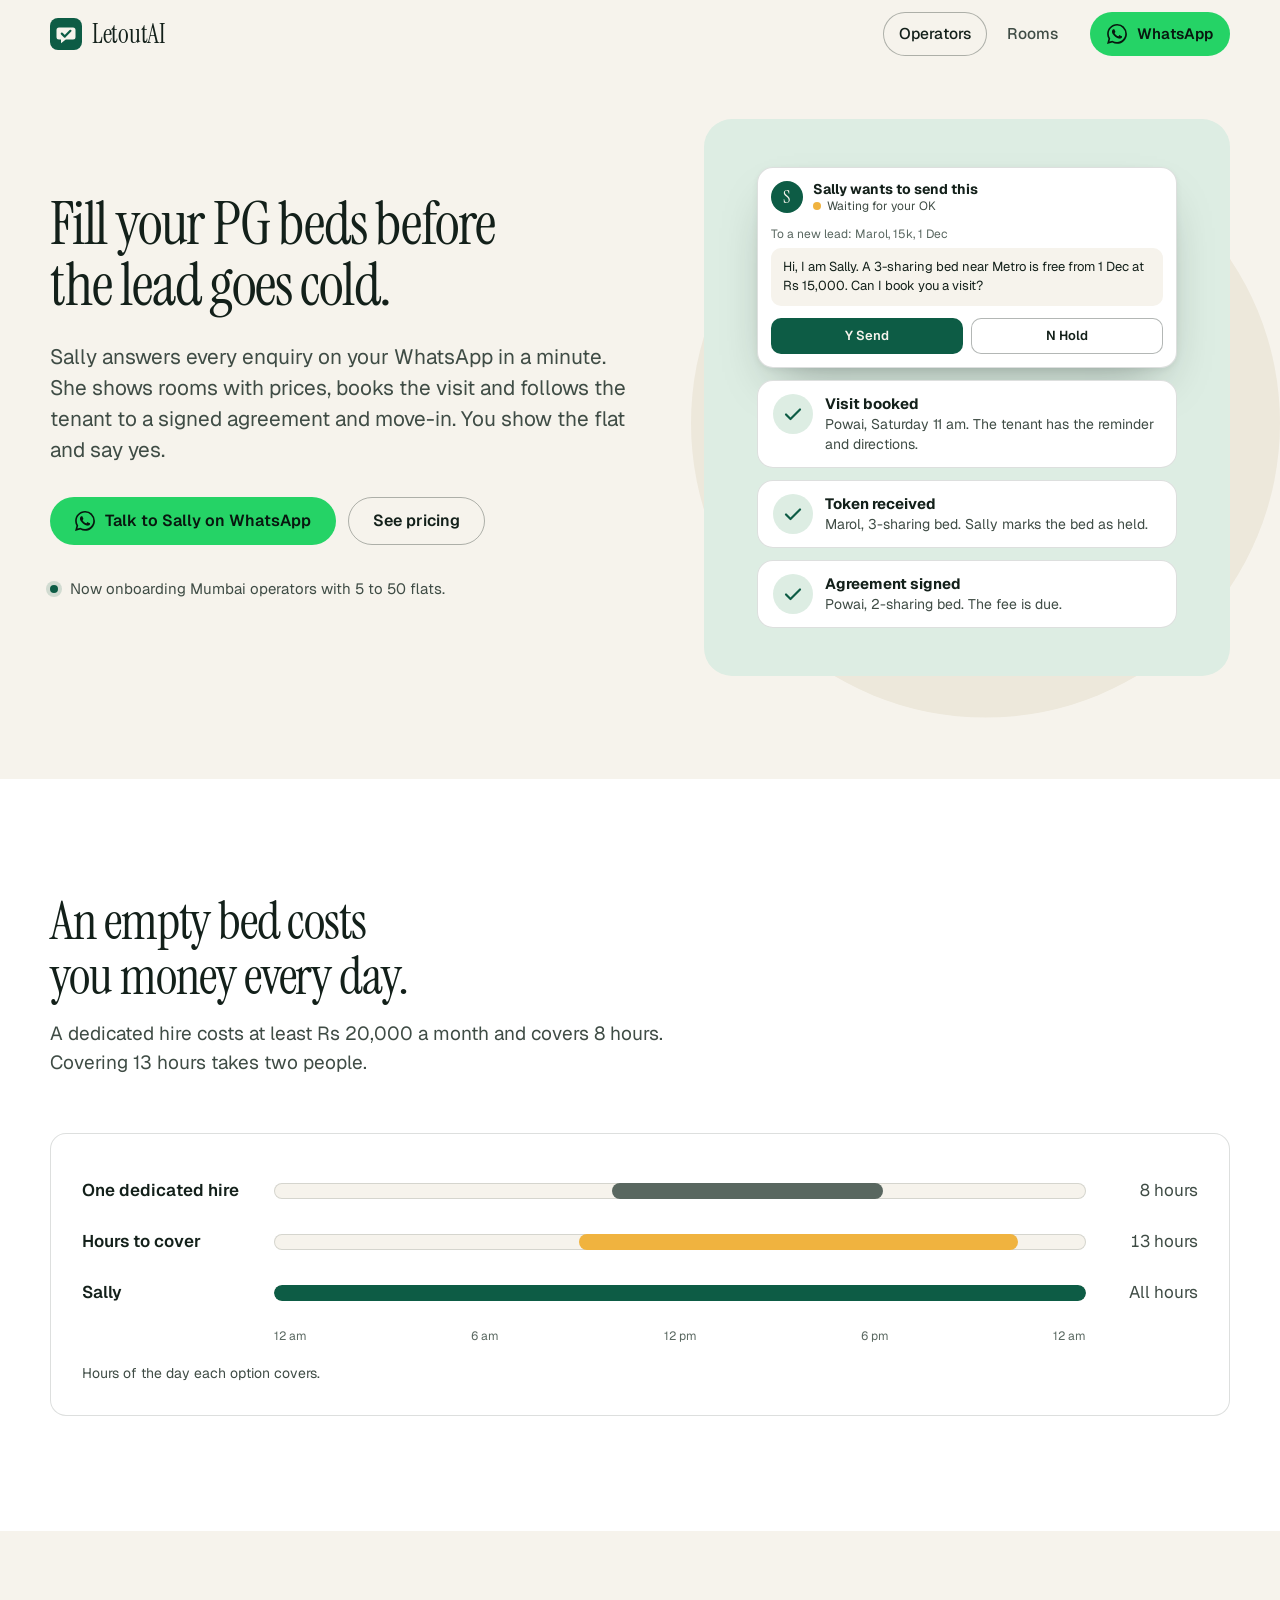
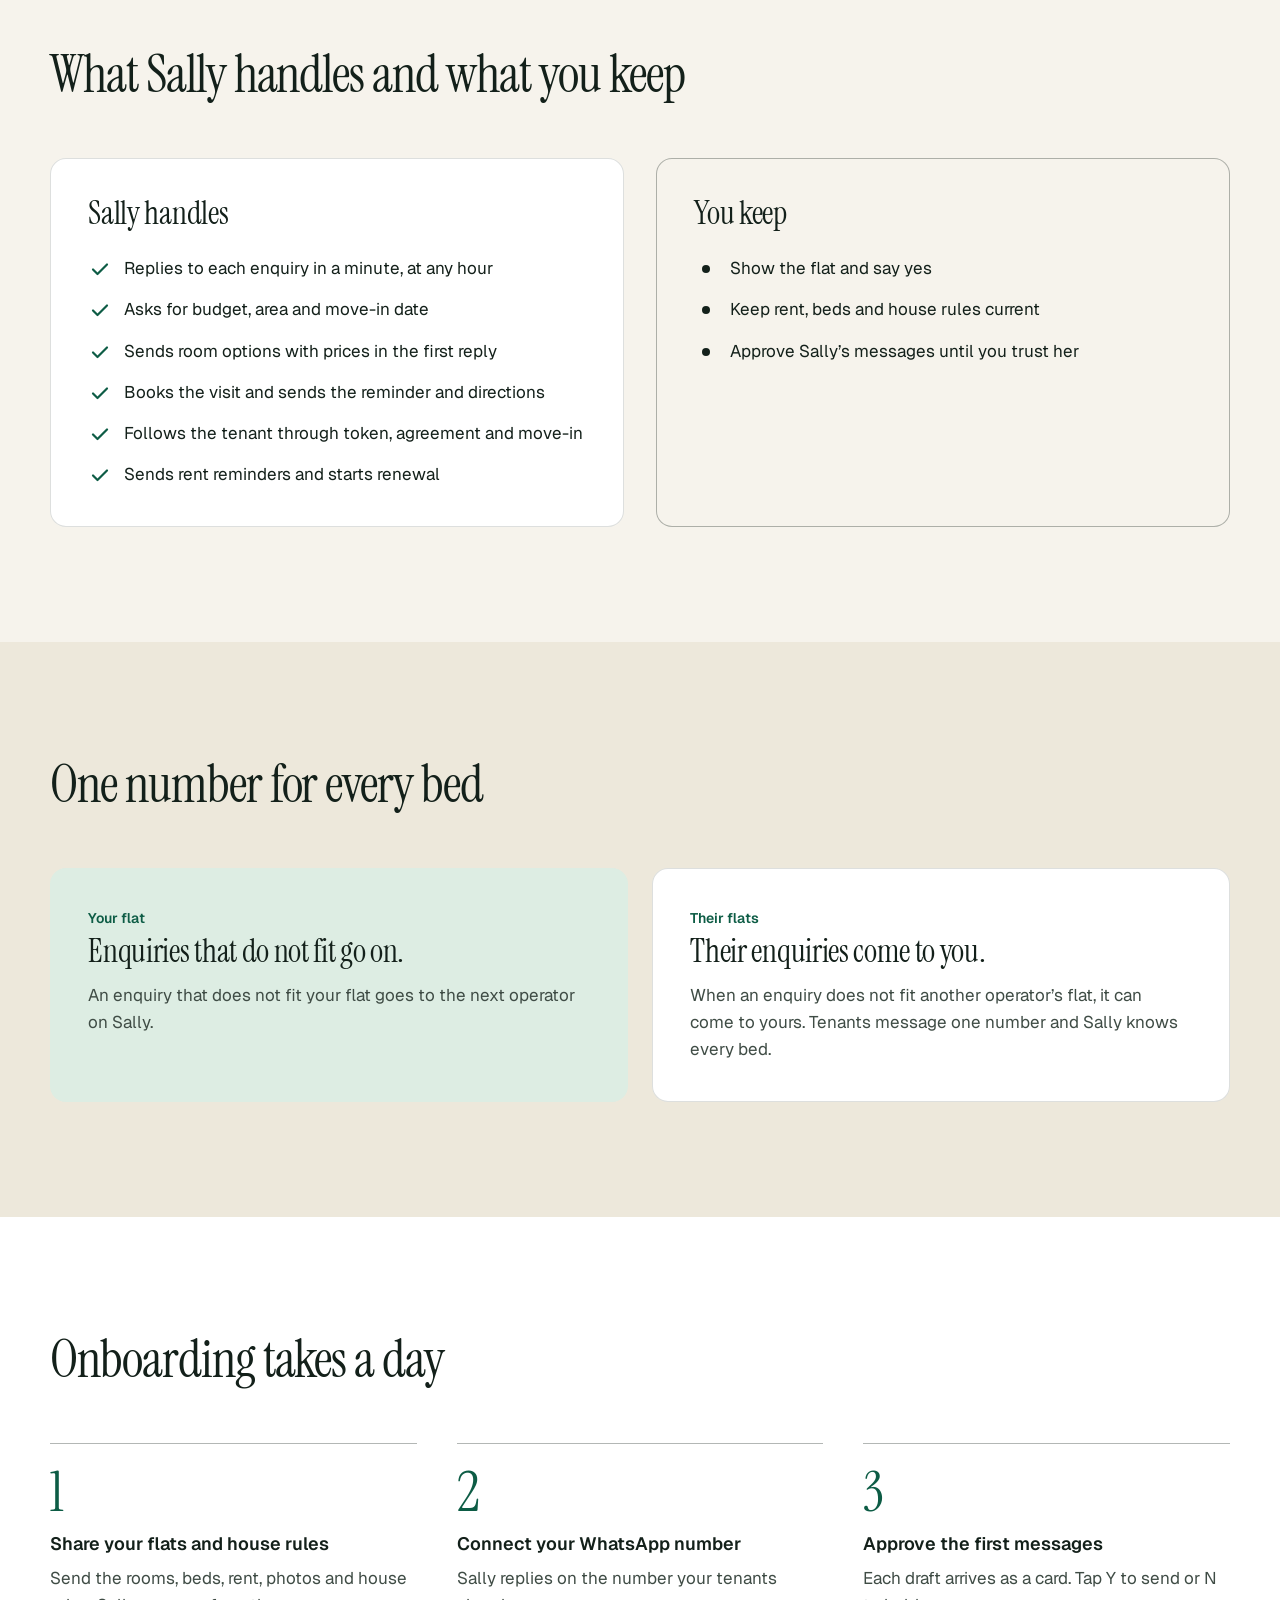
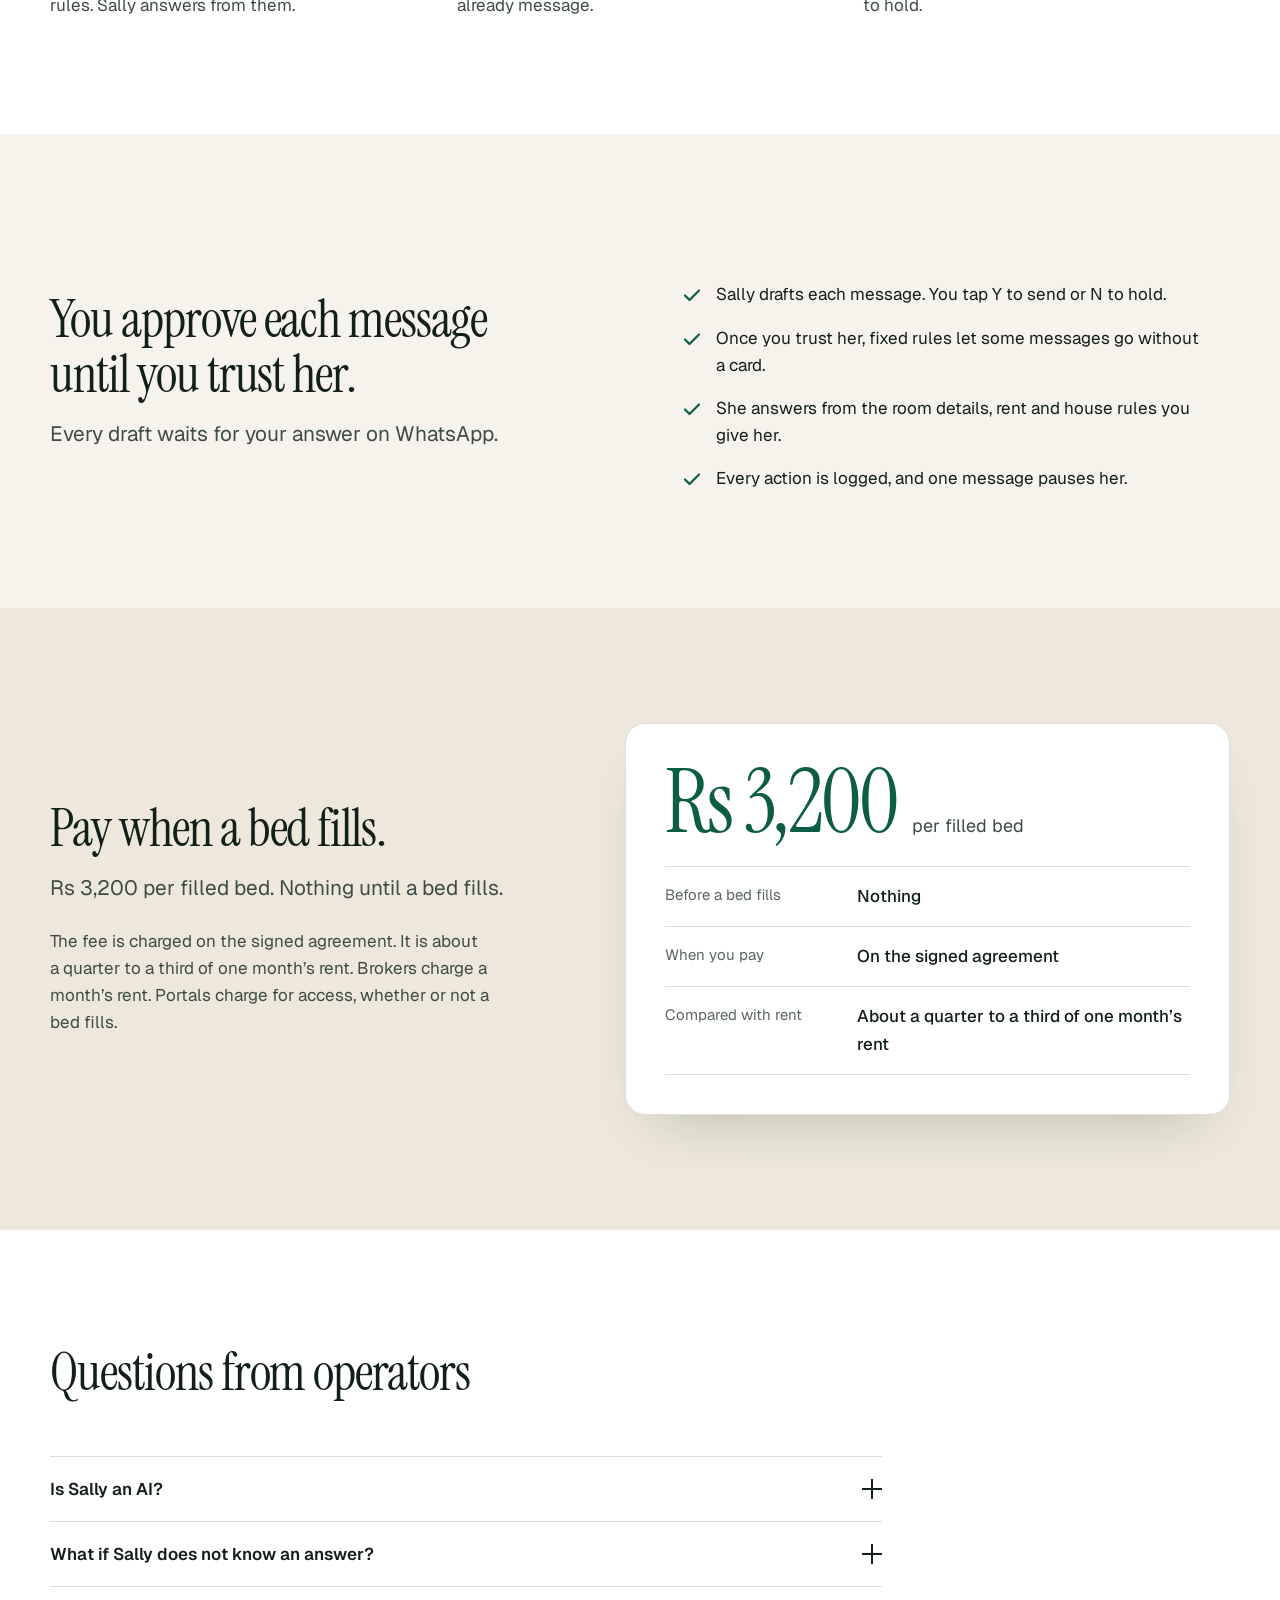
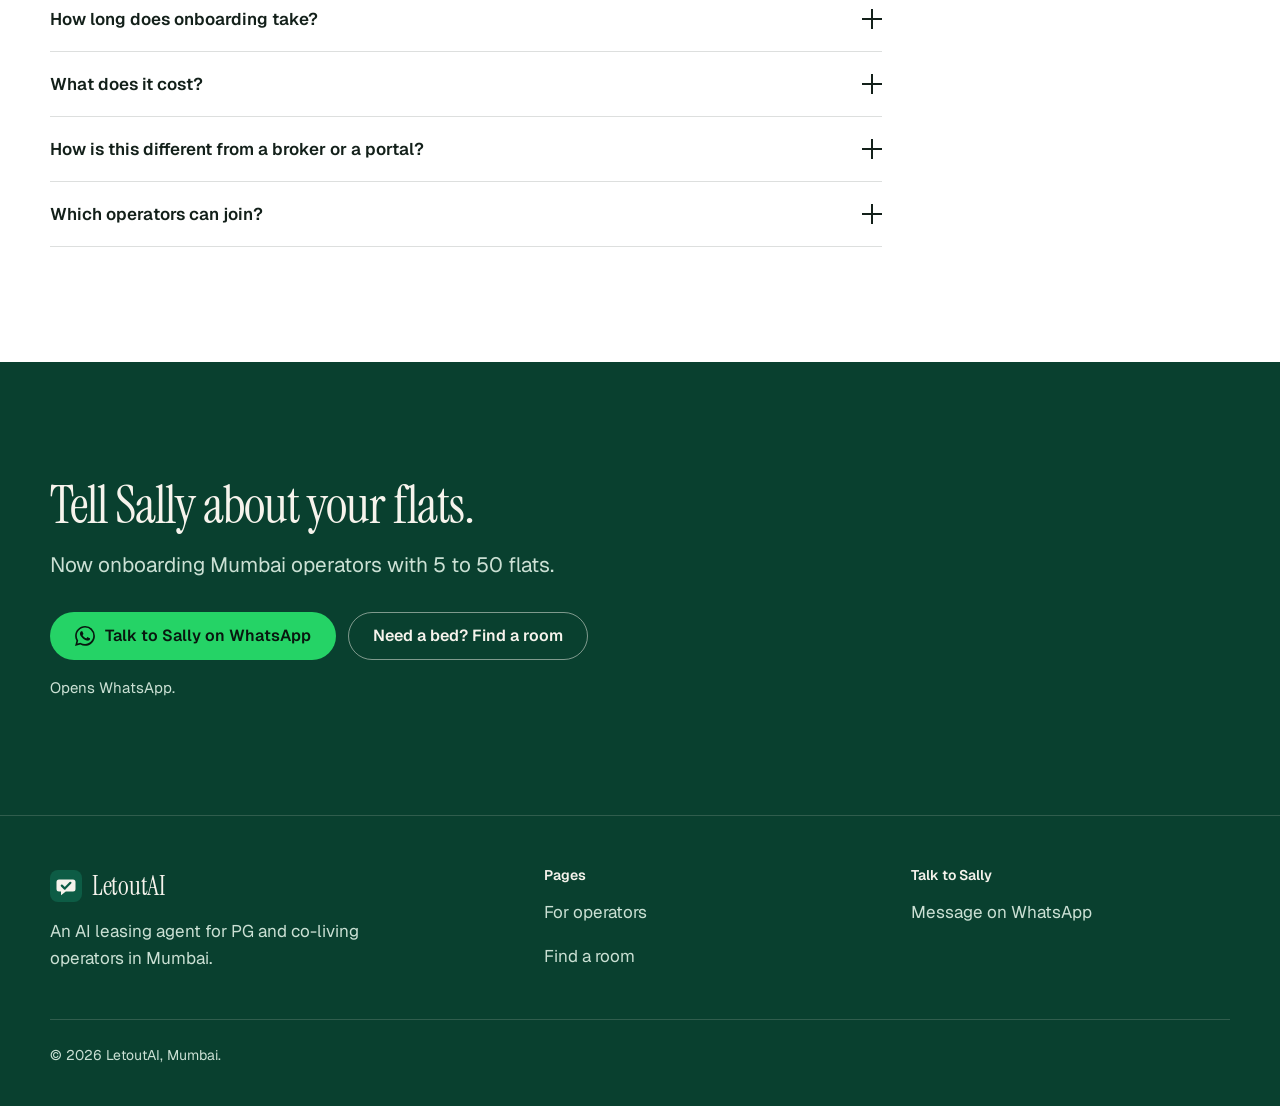
==== operators/index.html @ adefe213 "Content layer: three-page site (home, operators, rooms), verified numbers, shared stylesheet" ====
<!doctype html>
<html lang="en-IN">
<head>
<meta charset="utf-8">
<meta name="viewport" content="width=device-width, initial-scale=1">
<title>For PG operators | LetoutAI</title>
<meta name="description" content="Sally answers every PG enquiry on your WhatsApp in a minute and follows it to a signed agreement. You show the flat and say yes. Rs 3,200 per filled bed.">
<link rel="canonical" href="https://letoutai.com/operators/">
<meta name="theme-color" content="#F6F3EC">
<meta property="og:type" content="website">
<meta property="og:site_name" content="LetoutAI">
<meta property="og:locale" content="en_IN">
<meta property="og:title" content="For PG operators | LetoutAI">
<meta property="og:description" content="Sally answers every PG enquiry on your WhatsApp in a minute and follows it to a signed agreement. You show the flat and say yes. Rs 3,200 per filled bed.">
<meta property="og:url" content="https://letoutai.com/operators/">
<meta property="og:image" content="https://letoutai.com/assets/og.png">
<meta property="og:image:width" content="1200">
<meta property="og:image:height" content="630">
<meta property="og:image:alt" content="LetoutAI. A bed found. A bed filled.">
<meta name="twitter:card" content="summary_large_image">
<meta name="twitter:title" content="For PG operators | LetoutAI">
<meta name="twitter:description" content="Sally answers every PG enquiry on your WhatsApp in a minute and follows it to a signed agreement. You show the flat and say yes. Rs 3,200 per filled bed.">
<meta name="twitter:image" content="https://letoutai.com/assets/og.png">
<link rel="icon" href="../favicon.svg" type="image/svg+xml">
<link rel="preconnect" href="https://fonts.googleapis.com">
<link rel="preconnect" href="https://fonts.gstatic.com" crossorigin>
<link rel="stylesheet" href="https://fonts.googleapis.com/css2?family=Geist:wght@400;500;600&family=Instrument+Serif&display=swap">
<link rel="stylesheet" href="../assets/style.css">
<script>document.documentElement.classList.add('js');</script>
</head>
<body>
<a class="skip" href="#main">Skip to content</a>
<svg width="0" height="0" style="position:absolute" aria-hidden="true" focusable="false"><symbol id="i-wa" viewBox="0 0 24 24"><path fill="currentColor" d="M17.472 14.382c-.297-.149-1.758-.867-2.03-.967-.273-.099-.471-.148-.67.15-.197.297-.767.966-.94 1.164-.173.199-.347.223-.644.075-.3-.15-1.263-.465-2.403-1.485-.888-.795-1.484-1.77-1.66-2.07-.174-.3-.019-.465.13-.615.136-.135.301-.345.451-.523.146-.181.194-.301.297-.496.1-.21.049-.375-.025-.524-.075-.15-.672-1.62-.922-2.206-.24-.584-.487-.51-.672-.51-.172-.015-.371-.015-.571-.015-.2 0-.523.074-.797.359-.273.3-1.045 1.02-1.045 2.475s1.07 2.865 1.219 3.075c.149.18 2.095 3.195 5.076 4.483.709.3 1.263.489 1.694.626.712.226 1.36.194 1.872.118.571-.085 1.758-.719 2.006-1.413.248-.695.248-1.29.173-1.414-.074-.123-.272-.198-.57-.347m-5.421 7.403h-.004a9.87 9.87 0 01-5.031-1.378l-.361-.214-3.741.982.998-3.648-.235-.374a9.86 9.86 0 01-1.51-5.26c.001-5.45 4.436-9.884 9.888-9.884 2.64 0 5.122 1.03 6.988 2.898a9.825 9.825 0 012.893 6.994c-.003 5.45-4.437 9.884-9.885 9.884m8.413-18.297A11.815 11.815 0 0012.05 0C5.495 0 .16 5.335.157 11.892c0 2.096.547 4.142 1.588 5.945L.057 24l6.305-1.654a11.882 11.882 0 005.683 1.448h.005c6.554 0 11.89-5.335 11.893-11.893a11.821 11.821 0 00-3.48-8.413Z"/></symbol><symbol id="i-check" viewBox="0 0 24 24"><path d="M5 12.5l4.5 4.5L19 7.5" fill="none" stroke="currentColor" stroke-width="2.2" stroke-linecap="round" stroke-linejoin="round"/></symbol><symbol id="i-mark" viewBox="0 0 32 32"><rect width="32" height="32" rx="8" fill="#0D5C45"/><path d="M9 9.5h14a2.5 2.5 0 0 1 2.5 2.5v7a2.5 2.5 0 0 1-2.5 2.5h-7.2L11 25.2V21.5H9A2.5 2.5 0 0 1 6.5 19v-7A2.5 2.5 0 0 1 9 9.5z" fill="#F6F3EC"/><path d="M11.8 15.6l3 3 5.6-5.8" fill="none" stroke="#0D5C45" stroke-width="2.2" stroke-linecap="round" stroke-linejoin="round"/></symbol><symbol id="i-room" viewBox="0 0 320 128" preserveAspectRatio="xMidYMid slice"><defs><linearGradient id="rp-wall" x1="0" y1="0" x2="0" y2="1"><stop offset="0" stop-color="#F3E7CF"/><stop offset="1" stop-color="#E7D5B1"/></linearGradient><linearGradient id="rp-sky" x1="0" y1="0" x2="0" y2="1"><stop offset="0" stop-color="#CFE4EA"/><stop offset="1" stop-color="#EEF5EE"/></linearGradient><linearGradient id="rp-beam" x1="0" y1="0" x2="1" y2="1"><stop offset="0" stop-color="#FFF6DA" stop-opacity=".55"/><stop offset="1" stop-color="#FFF6DA" stop-opacity="0"/></linearGradient></defs><rect width="320" height="128" fill="url(#rp-wall)"/><rect y="98" width="320" height="30" fill="#CDB791"/><rect x="208" y="16" width="76" height="60" fill="url(#rp-sky)" stroke="#FBF7EE" stroke-width="4"/><path d="M246 16v60M208 46h76" stroke="#FBF7EE" stroke-width="3"/><path d="M208 76h76l-34 52H150z" fill="url(#rp-beam)"/><rect x="24" y="52" width="10" height="46" rx="2" fill="#8A6A48"/><rect x="32" y="74" width="122" height="22" rx="3" fill="#F8F3E8"/><rect x="62" y="68" width="92" height="28" rx="3" fill="currentColor"/><rect x="38" y="64" width="34" height="14" rx="6" fill="#FFFFFF"/><rect x="34" y="96" width="5" height="8" fill="#8A6A48"/><rect x="146" y="96" width="5" height="8" fill="#8A6A48"/><rect x="166" y="78" width="26" height="22" rx="2" fill="#B58B5F"/><path d="M171 64h16l3 11h-22z" fill="#F4D99B"/><rect x="178" y="75" width="2" height="4" fill="#8A6A48"/></symbol><symbol id="i-map" viewBox="0 0 240 60" preserveAspectRatio="xMidYMid slice"><rect width="240" height="60" fill="#E9E5D9"/><rect x="150" y="6" width="64" height="26" rx="6" fill="#CFE2CF"/><path d="M0 42C60 36 90 52 150 42S210 34 240 40V60H0z" fill="#CFE0E6"/><path d="M0 22h240M96 0v60M170 0v40" fill="none" stroke="#FBF9F4" stroke-width="5"/><path d="M96 7a8 8 0 0 1 8 8c0 6-8 14-8 14s-8-8-8-14a8 8 0 0 1 8-8z" fill="#0D5C45"/><circle cx="96" cy="15" r="3" fill="#F6F3EC"/></symbol></svg>
<header class="nav"><div class="wrap nav-in"><a class="brand" href="../" aria-label="LetoutAI home"><svg viewBox="0 0 32 32" aria-hidden="true"><use href="#i-mark"/></svg>LetoutAI</a><nav class="nav-links" id="menu" aria-label="Main"><a href="../operators/" aria-current="page">Operators</a><a href="../rooms/">Rooms</a></nav><div class="nav-actions"><a class="btn btn--wa btn--sm" href="https://wa.me/919321804793?text=Hi%20Sally%2C%20I%20run%20a%20PG%20in%20Mumbai%20and%20want%20to%20fill%20beds%20with%20you." aria-label="Message Sally on WhatsApp"><svg aria-hidden="true"><use href="#i-wa"/></svg><span class="nav-wa-label">WhatsApp</span></a><button class="nav-toggle" type="button" aria-expanded="false" aria-controls="menu">Menu</button></div></div></header>
<main id="main" tabindex="-1">
<section class="hero hero--sub" id="hero" aria-labelledby="hero-h"><div class="hero-bg" aria-hidden="true"></div><div class="wrap hero-grid"><div class="hero-copy"><h1 id="hero-h">Fill your PG beds before the lead goes cold.</h1><p class="lead">Sally answers every enquiry on your WhatsApp in a minute. She shows rooms with prices, books the visit and follows the tenant to a signed agreement and move-in. You show the flat and say yes.</p><div class="cta-row"><a class="btn btn--wa" href="https://wa.me/919321804793?text=Hi%20Sally%2C%20I%20run%20a%20PG%20in%20Mumbai%20and%20want%20to%20fill%20beds%20with%20you."><svg aria-hidden="true"><use href="#i-wa"/></svg>Talk to Sally on WhatsApp</a><a class="btn btn--ghost" href="#pricing">See pricing</a></div><p class="status">Now onboarding Mumbai operators with 5 to 50 flats.</p></div><div class="panel panel--tint" aria-hidden="true"><div class="inbox"><div class="approval approval--static"><div class="ap-head"><span class="avatar">S</span><div><strong>Sally wants to send this</strong><small><span class="ap-dot"></span>Waiting for your OK</small></div></div><p class="ap-to">To a new lead: Marol, 15k, 1 Dec</p><p class="ap-body">Hi, I am Sally. A 3-sharing bed near Metro is free from 1 Dec at Rs 15,000. Can I book you a visit?</p><div class="ap-actions"><span class="ap-btn ap-btn--y">Y Send</span><span class="ap-btn">N Hold</span></div></div><div class="note"><span class="note-ic"><svg class="ic" aria-hidden="true"><use href="#i-check"/></svg></span><div><strong>Visit booked</strong><p>Powai, Saturday 11 am. The tenant has the reminder and directions.</p></div></div><div class="note"><span class="note-ic"><svg class="ic" aria-hidden="true"><use href="#i-check"/></svg></span><div><strong>Token received</strong><p>Marol, 3-sharing bed. Sally marks the bed as held.</p></div></div><div class="note"><span class="note-ic"><svg class="ic" aria-hidden="true"><use href="#i-check"/></svg></span><div><strong>Agreement signed</strong><p>Powai, 2-sharing bed. The fee is due.</p></div></div></div></div><p class="sr">Sally&rsquo;s cards on the operator&rsquo;s WhatsApp: a draft message that waits for Y or N, then notes for a booked visit, a token and a signed agreement.</p></div></section>
<section class="section section--white" id="problem" aria-labelledby="problem-h"><div class="wrap"><div class="head"><h2 id="problem-h">An empty bed costs you money every day.</h2><p>A dedicated hire costs at least Rs 20,000 a month and covers 8 hours. Covering 13 hours takes two people.</p></div><figure class="cover"><div class="cover-row"><span class="cover-l">One dedicated hire</span><span class="cover-v">8 hours</span><div class="track" aria-hidden="true"><div class="bar bar--hire" style="--from:41.67%;--w:33.33%"></div></div></div><div class="cover-row"><span class="cover-l">Hours to cover</span><span class="cover-v">13 hours</span><div class="track" aria-hidden="true"><div class="bar bar--need" style="--from:37.5%;--w:54.17%"></div></div></div><div class="cover-row"><span class="cover-l">Sally</span><span class="cover-v">All hours</span><div class="track" aria-hidden="true"><div class="bar bar--sally" style="--from:0%;--w:100%"></div></div></div><div class="axis" aria-hidden="true"><div><span>12 am</span><span>6 am</span><span>12 pm</span><span>6 pm</span><span>12 am</span></div></div><figcaption>Hours of the day each option covers.</figcaption></figure></div></section>
<section class="section" id="handled" aria-labelledby="handled-h"><div class="wrap"><div class="head"><h2 id="handled-h">What Sally handles and what you keep</h2></div><div class="duo"><div class="duo-col"><h3 class="duo-t">Sally handles</h3><ul class="ticks"><li><svg class="ic" aria-hidden="true"><use href="#i-check"/></svg><span>Replies to each enquiry in a minute, at any hour</span></li><li><svg class="ic" aria-hidden="true"><use href="#i-check"/></svg><span>Asks for budget, area and move-in date</span></li><li><svg class="ic" aria-hidden="true"><use href="#i-check"/></svg><span>Sends room options with prices in the first reply</span></li><li><svg class="ic" aria-hidden="true"><use href="#i-check"/></svg><span>Books the visit and sends the reminder and directions</span></li><li><svg class="ic" aria-hidden="true"><use href="#i-check"/></svg><span>Follows the tenant through token, agreement and move-in</span></li><li><svg class="ic" aria-hidden="true"><use href="#i-check"/></svg><span>Sends rent reminders and starts renewal</span></li></ul></div><div class="duo-col duo-col--you"><h3 class="duo-t">You keep</h3><ul class="dots"><li>Show the flat and say yes</li><li>Keep rent, beds and house rules current</li><li>Approve Sally&rsquo;s messages until you trust her</li></ul></div></div></div></section>
<section class="section section--sand" id="network" aria-labelledby="network-h"><div class="wrap"><div class="head"><h2 id="network-h">One number for every bed</h2></div><div class="net"><div class="side side--op"><p class="who">Your flat</p><h3>Enquiries that do not fit go on.</h3><p>An enquiry that does not fit your flat goes to the next operator on Sally.</p></div><div class="side side--tenant"><p class="who">Their flats</p><h3>Their enquiries come to you.</h3><p>When an enquiry does not fit another operator&rsquo;s flat, it can come to yours. Tenants message one number and Sally knows every bed.</p></div></div></div></section>
<section class="section section--white" id="onboarding" aria-labelledby="onboarding-h"><div class="wrap"><div class="head"><h2 id="onboarding-h">Onboarding takes a day</h2></div><ol class="steps steps--3"><li class="step"><div class="step-n" aria-hidden="true">1</div><h3>Share your flats and house rules</h3><p>Send the rooms, beds, rent, photos and house rules. Sally answers from them.</p></li><li class="step"><div class="step-n" aria-hidden="true">2</div><h3>Connect your WhatsApp number</h3><p>Sally replies on the number your tenants already message.</p></li><li class="step"><div class="step-n" aria-hidden="true">3</div><h3>Approve the first messages</h3><p>Each draft arrives as a card. Tap Y to send or N to hold.</p></li></ol></div></section>
<section class="section" id="approval" aria-labelledby="approval-h"><div class="wrap split"><div><h2 id="approval-h">You approve each message until you trust her.</h2><p class="lead">Every draft waits for your answer on WhatsApp.</p></div><div><ul class="checks"><li><svg class="ic" aria-hidden="true"><use href="#i-check"/></svg><p>Sally drafts each message. You tap Y to send or N to hold.</p></li><li><svg class="ic" aria-hidden="true"><use href="#i-check"/></svg><p>Once you trust her, fixed rules let some messages go without a card.</p></li><li><svg class="ic" aria-hidden="true"><use href="#i-check"/></svg><p>She answers from the room details, rent and house rules you give her.</p></li><li><svg class="ic" aria-hidden="true"><use href="#i-check"/></svg><p>Every action is logged, and one message pauses her.</p></li></ul></div></div></section>
<section class="section section--sand" id="pricing" aria-labelledby="pricing-h"><div class="wrap price-grid"><div><h2 id="pricing-h">Pay when a bed fills.</h2><p class="lead">Rs 3,200 per filled bed. Nothing until a bed fills.</p><p class="price-note">The fee is charged on the signed agreement. It is about a quarter to a third of one month&rsquo;s rent. Brokers charge a month&rsquo;s rent. Portals charge for access, whether or not a bed fills.</p></div><div class="price-card"><p class="price-big"><span class="num">Rs 3,200</span><span>per filled bed</span></p><dl class="rows"><div><dt>Before a bed fills</dt><dd>Nothing</dd></div><div><dt>When you pay</dt><dd>On the signed agreement</dd></div><div><dt>Compared with rent</dt><dd>About a quarter to a third of one month&rsquo;s rent</dd></div></dl></div></div></section>
<section class="section section--white" id="faq" aria-labelledby="faq-h"><div class="wrap"><div class="head"><h2 id="faq-h">Questions from operators</h2></div><div class="faq"><details><summary>Is Sally an AI?</summary><p>Yes. Sally is an AI agent. She says so when a tenant asks, and a person from your flat meets the tenant at the visit.</p></details><details><summary>What if Sally does not know an answer?</summary><p>She asks you on WhatsApp and replies to the tenant after you answer.</p></details><details><summary>How long does onboarding take?</summary><p>A day. You share your flats and house rules, connect your WhatsApp number and approve the first messages on cards.</p></details><details><summary>What does it cost?</summary><p><span class="nb">Rs 3,200</span> per filled bed, charged on the signed agreement. Nothing until a bed fills.</p></details><details><summary>How is this different from a broker or a portal?</summary><p>A broker charges a month&rsquo;s rent. Portals charge for access, whether or not a bed fills. Sally charges when a bed fills.</p></details><details><summary>Which operators can join?</summary><p>Now onboarding Mumbai operators with 5 to 50 flats.</p></details></div></div></section>
<section class="cta-band" id="cta" aria-labelledby="cta-h"><div class="wrap"><h2 id="cta-h">Tell Sally about your flats.</h2><p class="lead">Now onboarding Mumbai operators with 5 to 50 flats.</p><div class="cta-row"><a class="btn btn--wa" href="https://wa.me/919321804793?text=Hi%20Sally%2C%20I%20run%20a%20PG%20in%20Mumbai%20and%20want%20to%20fill%20beds%20with%20you."><svg aria-hidden="true"><use href="#i-wa"/></svg>Talk to Sally on WhatsApp</a><a class="btn btn--light" href="../rooms/">Need a bed? Find a room</a></div><p class="cta-note">Opens WhatsApp.</p></div></section>
</main>
<footer class="foot"><div class="wrap"><div class="foot-grid"><div><a class="brand" href="../" aria-label="LetoutAI home"><svg viewBox="0 0 32 32" aria-hidden="true"><use href="#i-mark"/></svg>LetoutAI</a><p>An AI leasing agent for PG and co-living operators in Mumbai.</p></div><div><p class="foot-h">Pages</p><ul><li><a href="../operators/">For operators</a></li><li><a href="../rooms/">Find a room</a></li></ul></div><div><p class="foot-h">Talk to Sally</p><ul><li><a href="https://wa.me/919321804793?text=Hi%20Sally%2C%20I%20run%20a%20PG%20in%20Mumbai%20and%20want%20to%20fill%20beds%20with%20you.">Message on WhatsApp</a></li></ul></div></div><p class="foot-fine">&copy; 2026 LetoutAI, Mumbai.</p></div></footer>
<script src="../assets/site.js" defer></script>
</body>
</html>
---- assets/style.css ----
/* ==========================================================================
   LetoutAI shared stylesheet. Plain CSS, no build step.
   1 tokens   2 base   3 layout   4 nav and buttons   5 hero stage
   6 home sections   7 operators and rooms parts   8 footer   9 motion
   ========================================================================== */

/* 1. Tokens ---------------------------------------------------------------- */
:root {
  --paper: #F6F3EC;
  --sand: #EDE8DB;
  --white: #FFFFFF;
  --ink: #13201A;
  --ink-2: #3F4C45;
  --ink-3: #596760;
  --line: rgba(19, 32, 26, .14);
  --line-strong: rgba(19, 32, 26, .32);
  --green: #0D5C45;
  --green-deep: #09402F;
  --green-tint: #DDEDE3;
  --on-green: #F6F3EC;
  --on-green-2: #CBE0D4;
  --warm: #F0B33F;
  --warm-tint: #F8E4B4;
  --wa: #25D366;
  --wa-ink: #08170F;
  --chat-bg: #ECE5D6;
  --bubble-out: #D6EBDD;

  --serif: "Instrument Serif", "Iowan Old Style", "Palatino Linotype", Palatino, Georgia, serif;
  --sans: "Geist", ui-sans-serif, system-ui, -apple-system, "Segoe UI", Roboto, "Helvetica Neue", Arial, sans-serif;

  /* spacing: 4px steps, --sp-N = N x 4px */
--sp-1: 4px; --sp-2: 8px; --sp-3: 12px; --sp-4: 16px; --sp-5: 20px; --sp-6: 24px; --sp-8: 32px;
--sp-10: 40px; --sp-12: 48px; --sp-16: 64px; --sp-20: 80px; --sp-24: 96px; --sp-32: 128px;
--hero-split: 54%;
  --gutter: clamp(16px, 4vw, 40px);
  --wrap: 1180px;
  --r: 16px;
  --r-s: 12px;
  --ease: cubic-bezier(.16, 1, .3, 1);
  color-scheme: light;
}

/* 2. Base ------------------------------------------------------------------ */
*, *::before, *::after { box-sizing: border-box; }

html {
  -webkit-text-size-adjust: 100%;
  text-size-adjust: 100%;
  scroll-behavior: smooth;
  scroll-padding-top: 16px;
  scrollbar-color: #9DB1A6 var(--paper);
}

body {
  margin: 0;
  background: var(--paper);
  color: var(--ink);
  font-family: var(--sans);
  font-size: 1.0625rem;
  line-height: 1.6;
  font-synthesis: none;
  -webkit-font-smoothing: antialiased;
  accent-color: var(--green);
  caret-color: var(--green);
}

h1, h2, h3, p, ul, ol, dl, dd, figure { margin: 0; }
ul, ol { padding: 0; list-style: none; }
img, svg { max-width: 100%; }
a { color: inherit; }
::selection { background: var(--green); color: var(--on-green); }

h1, h2 {
  font-family: var(--serif);
  font-weight: 400;
  letter-spacing: -.02em;
  text-wrap: balance;
}
h1 { font-size: clamp(2.5rem, 1.35rem + 4.6vw, 4.75rem); line-height: 1.02; }
h2 { font-size: clamp(2rem, 1.3rem + 2.6vw, 3.25rem); line-height: 1.06; }
h3 { font-size: 1.125rem; font-weight: 600; line-height: 1.35; }
p { text-wrap: pretty; }

.lead {
  max-width: 34em;
  font-size: clamp(1.125rem, 1.06rem + .3vw, 1.3125rem);
  line-height: 1.5;
  color: var(--ink-2);
}
.num {
  font-family: var(--serif);
  font-weight: 400;
  letter-spacing: -.03em;
  line-height: .9;
  font-variant-numeric: lining-nums tabular-nums;
  white-space: nowrap;
}
.link { color: var(--green); text-underline-offset: 3px; text-decoration-thickness: 1px; }

.sr {
  position: absolute; width: 1px; height: 1px; margin: -1px; padding: 0;
  overflow: hidden; clip: rect(0 0 0 0); white-space: nowrap; border: 0;
}
.skip {
  position: absolute; left: 16px; top: -80px; z-index: 100;
  padding: var(--sp-3) var(--sp-4); border-radius: 8px;
  background: var(--ink); color: var(--paper); font-weight: 600; text-decoration: none;
}
.skip:focus { top: 16px; }

:focus-visible { outline: 3px solid var(--green); outline-offset: 3px; }
.section--dark :focus-visible, .cta-band :focus-visible, .foot :focus-visible { outline-color: var(--warm); }

.ic { width: 24px; height: 24px; flex: none; }

/* 3. Layout ---------------------------------------------------------------- */
.wrap {
  width: 100%;
  max-width: calc(var(--wrap) + var(--gutter) * 2);
  margin-inline: auto;
  padding-inline: var(--gutter);
}
.section { padding-block: clamp(var(--sp-16), 9vw, 120px); }
.section--sand { background: var(--sand); }
.section--white { background: var(--white); }
.section--dark { background: var(--green-deep); color: var(--on-green); }
.section--dark h2 { color: var(--on-green); }

.head { max-width: 40rem; margin-bottom: clamp(var(--sp-8), 5vw, 56px); }
.head > p { margin-top: var(--sp-4); font-size: 1.1875rem; line-height: 1.5; color: var(--ink-2); }
.section--dark .head > p { color: var(--on-green-2); }

.split { display: grid; gap: var(--sp-12); align-items: center; }
@media (min-width: 900px) {
  .split { grid-template-columns: minmax(0, 1fr) minmax(0, 1fr); gap: var(--sp-20); }
  .split--flip > .panel { order: -1; }
}

.panel {
  display: grid; justify-items: center; gap: var(--sp-4);
  padding: clamp(var(--sp-6), 5vw, var(--sp-12));
  border-radius: 28px;
}
.panel--tint { background: var(--green-tint); }
.panel--paper { background: var(--paper); }
.panel-cap, .stage > figcaption {
  font-size: .8125rem; line-height: 1.5; text-align: center; text-wrap: balance;
}
.panel-cap { color: var(--ink-2); }
.stage > figcaption { margin-top: var(--sp-6); color: var(--ink-3); }

/* 4. Nav and buttons ------------------------------------------------------- */
.nav { padding-block: var(--sp-3); }
.nav-in { display: flex; flex-wrap: wrap; align-items: center; gap: var(--sp-2) var(--sp-4); }
.brand {
  display: inline-flex; align-items: center; gap: 10px; min-height: 44px;
  font-family: var(--serif); font-size: 1.625rem; line-height: 1; letter-spacing: -.01em;
  color: var(--ink); text-decoration: none;
}
.brand svg { width: 32px; height: 32px; flex: none; }
.nav-links { display: flex; align-items: center; gap: var(--sp-1); margin-left: auto; }
.nav-links a {
  display: inline-flex; align-items: center; min-height: 44px; padding: 0 var(--sp-4);
  border-radius: 999px; font-size: .9688rem; font-weight: 500;
  color: var(--ink-2); text-decoration: none;
}
.nav-links a:hover { background: rgba(19, 32, 26, .06); color: var(--ink); }
.nav-links a[aria-current="page"] { color: var(--ink); box-shadow: inset 0 0 0 1px var(--line-strong); }
.nav-actions { display: flex; align-items: center; gap: var(--sp-2); }
.nav-toggle {
  display: none; align-items: center; min-height: 44px; padding: 0 var(--sp-4);
  border: 1.5px solid var(--line-strong); border-radius: 999px;
  background: transparent; color: var(--ink); font: 600 .9375rem/1 var(--sans); cursor: pointer;
}
@media (max-width: 719px) {
  .nav-actions { margin-left: auto; }
  .nav-links { order: 3; flex-basis: 100%; flex-direction: column; align-items: stretch; margin-left: 0; }
  .nav-links a { justify-content: flex-start; }
  .js .nav-toggle { display: inline-flex; }
  .js .nav-links { display: none; }
  .js .nav[data-open] .nav-links { display: flex; padding-bottom: var(--sp-2); }
  .nav .btn--wa { width: 44px; padding: 0; }
  .nav-wa-label { display: none; }
}

.btn {
  display: inline-flex; align-items: center; justify-content: center; gap: 10px;
  min-height: 48px; padding: var(--sp-3) var(--sp-6);
  border: 1.5px solid transparent; border-radius: 999px;
  font: 600 1rem/1.25 var(--sans); text-align: center; text-decoration: none; cursor: pointer;
  transition: background-color .2s, color .2s, border-color .2s, transform .2s var(--ease);
}
.btn svg { width: 20px; height: 20px; flex: none; }
.btn:active { transform: translateY(1px); }
.btn--sm { min-height: 44px; padding: var(--sp-2) var(--sp-4); font-size: .9375rem; }
.btn--primary { background: var(--green); color: var(--on-green); }
.btn--primary:hover { background: var(--green-deep); }
.btn--ghost { background: transparent; border-color: var(--line-strong); color: var(--ink); }
.btn--ghost:hover { border-color: var(--ink); background: rgba(19, 32, 26, .04); }
.btn--wa { background: var(--wa); color: var(--wa-ink); }
.btn--wa:hover { background: #1FBE5B; }
.btn--light { background: transparent; border-color: rgba(246, 243, 236, .5); color: var(--on-green); }
.btn--light:hover { background: rgba(246, 243, 236, .1); border-color: var(--on-green); }

.cta-row { display: flex; flex-wrap: wrap; gap: var(--sp-3); margin-top: var(--sp-8); }

/* 5. Hero stage ------------------------------------------------------------ */
.hero { padding-block: clamp(var(--sp-6), 4vw, 56px) clamp(var(--sp-16), 8vw, 112px); }
.hero-grid { display: grid; gap: clamp(var(--sp-12), 7vw, 72px); align-items: center; }
.hero .lead { margin-top: var(--sp-6); }
.status {
  display: flex; align-items: center; gap: var(--sp-3); margin-top: var(--sp-8);
  font-size: .9375rem; color: var(--ink-2);
}
.status::before {
  content: ""; flex: none; width: 8px; height: 8px; border-radius: 50%;
  background: var(--green); box-shadow: 0 0 0 4px rgba(13, 92, 69, .16);
}
@media (min-width: 960px) {
  .hero-grid { grid-template-columns: minmax(0, 1.05fr) minmax(0, .95fr); }
}

.stage { width: 100%; }
.stage-main { position: relative; width: min(100%, 340px); margin-inline: auto; }

.phone {
  width: 320px; max-width: 100%; margin-inline: auto; padding: 9px;
  background: #17211C; border-radius: 46px;
  box-shadow: 0 40px 80px -32px rgba(19, 32, 26, .5), 0 12px 24px -12px rgba(19, 32, 26, .28);
}
.screen { overflow: hidden; border-radius: 37px; background: var(--chat-bg); }
.status-bar {
  position: relative; display: flex; align-items: center; justify-content: space-between;
  height: 38px; padding: 0 22px; background: #FBF9F4;
  font-size: .75rem; font-weight: 600; line-height: 1; color: var(--ink);
}
.status-bar::after {
  content: ""; position: absolute; left: 50%; top: 9px; width: 76px; height: 20px;
  margin-left: -38px; border-radius: 99px; background: #17211C;
}
.battery { position: relative; width: 22px; height: 11px; border: 1.5px solid var(--ink); border-radius: 4px; }
.battery::before { content: ""; position: absolute; inset: 1.5px; border-radius: 1.5px; background: var(--ink); }
.chat-head {
  display: flex; align-items: center; gap: 10px; padding: var(--sp-2) 14px 10px;
  background: #FBF9F4; border-bottom: 1px solid var(--line);
}
.avatar {
  display: grid; place-items: center; flex: none; width: 36px; height: 36px; border-radius: 50%;
  background: var(--green); color: var(--on-green); font: 400 1.25rem/1 var(--serif);
}
.chat-head strong { display: block; font-size: .9375rem; line-height: 1.25; }
.chat-head small { display: block; font-size: .75rem; line-height: 1.25; color: var(--ink-3); }

.chat { position: relative; display: flex; flex-direction: column; gap: var(--sp-2); padding: var(--sp-3) var(--sp-3) var(--sp-4); }
.chat-day {
  align-self: center; padding: var(--sp-1) 10px; border-radius: 8px;
  background: rgba(255, 255, 255, .72); font-size: .6875rem; font-weight: 600; color: var(--ink-2);
}
.msg {
  align-self: flex-start; max-width: 86%; padding: 7px 10px 6px;
  border-radius: 12px 12px 12px 4px; background: var(--white);
  font-size: .875rem; line-height: 1.4; box-shadow: 0 1px 1px rgba(19, 32, 26, .08);
}
.msg--out { align-self: flex-end; border-radius: 12px 12px 4px 12px; background: var(--bubble-out); }
.msg time { float: right; margin: var(--sp-2) 0 0 10px; font-size: .6875rem; line-height: 1; color: var(--ink-2); }
/* message types: see section 10 */

.photo { display: block; width: 100%; height: 88px; border-radius: 9px 9px 4px 4px; }
.card-b { padding: var(--sp-2) 6px var(--sp-1); }
.card-t { display: flex; align-items: baseline; justify-content: space-between; gap: var(--sp-2); }
.card-t strong { font-size: .875rem; font-weight: 600; }
.card-rent { font-size: .875rem; font-weight: 600; color: var(--green); font-variant-numeric: tabular-nums; white-space: nowrap; }
.chips { display: flex; flex-wrap: wrap; gap: 6px; margin-top: var(--sp-2); }
.chip {
  padding: 5px var(--sp-2); border-radius: 99px; background: #F1EEE6; box-shadow: inset 0 0 0 1px var(--line);
  font-size: .71875rem; font-weight: 500; line-height: 1.2; color: var(--ink);
}
.chip--warm { background: var(--warm-tint); box-shadow: none; }
.quick { display: flex; flex-wrap: wrap; gap: 6px; margin-top: var(--sp-2); }
.quick span {
  flex: 1 1 auto; padding: 6px 10px; border-radius: 99px; background: var(--white);
  box-shadow: inset 0 0 0 1px var(--line-strong);
  font-size: .75rem; font-weight: 600; line-height: 1.2; text-align: center; color: var(--green);
}
.typing {
  position: absolute; left: 12px; top: 44px; display: flex; gap: var(--sp-1); padding: 11px var(--sp-3);
  border-radius: 12px 12px 12px 4px; background: var(--white);
  opacity: 0; transition: opacity .2s;
}
.typing.is-on { opacity: 1; }
.typing i { width: 6px; height: 6px; border-radius: 50%; background: var(--ink-3); }
.composer { display: flex; align-items: center; gap: var(--sp-2); padding: var(--sp-2) 10px var(--sp-4); background: var(--chat-bg); }
.composer span {
  flex: 1; padding: 9px 14px; border-radius: 99px; background: var(--white);
  font-size: .8125rem; color: var(--ink-3);
}
.composer b { position: relative; flex: none; width: 36px; height: 36px; border-radius: 50%; background: var(--green); }
.composer b::after {
  content: ""; position: absolute; left: 50%; top: 50%; width: 8px; height: 14px;
  margin: -8px 0 0 -4px; border-radius: 5px; background: var(--on-green);
}

/* Approval card (the Y/N card on the operator's WhatsApp) */
.approval {
  position: relative; z-index: 2; width: min(100%, 300px); margin: -76px auto 0; padding: 14px;
  border-radius: var(--r); background: var(--white);
  box-shadow: inset 0 0 0 1px var(--line), 0 24px 48px -20px rgba(19, 32, 26, .38), 0 2px 6px rgba(19, 32, 26, .06);
}
.ap-head { display: flex; align-items: center; gap: 10px; }
.ap-head .avatar { width: 32px; height: 32px; font-size: 1.125rem; }
.ap-head strong { display: block; font-size: .875rem; line-height: 1.25; }
.ap-head small { display: flex; align-items: center; gap: 6px; font-size: .75rem; line-height: 1.25; color: var(--ink-2); }
.ap-dot { width: 8px; height: 8px; flex: none; border-radius: 50%; background: var(--warm); }
.ap-to { margin-top: var(--sp-3); font-size: .75rem; line-height: 1.4; color: var(--ink-3); }
.ap-body {
  margin-top: 6px; padding: 10px var(--sp-3); border-radius: 10px; background: var(--paper);
  font-size: .8125rem; line-height: 1.45; color: var(--ink);
}
.ap-actions { display: flex; gap: var(--sp-2); margin-top: var(--sp-3); }
.ap-btn {
  display: flex; flex: 1; align-items: center; justify-content: center; gap: 6px; min-height: 36px;
  border-radius: 10px; box-shadow: inset 0 0 0 1px var(--line-strong);
  font-size: .8125rem; font-weight: 600; color: var(--ink);
}
.ap-btn--y { background: var(--green); box-shadow: none; color: var(--on-green); }
.approval.approval--static { position: static; width: 100%; max-width: 360px; margin: 0; z-index: auto; }

@media (min-width: 1180px) {
  .stage-main { width: 526px; }
  .phone { margin-right: 0; margin-left: auto; }
  .approval { position: absolute; left: 0; top: 168px; width: 244px; margin: 0; }
}

/* 6. Home sections --------------------------------------------------------- */
.flow { display: grid; }
.flow-step {
  position: relative; display: grid; grid-template-columns: 48px minmax(0, 1fr);
  column-gap: var(--sp-4); padding-bottom: var(--sp-10);
}
.flow-step:last-child { padding-bottom: 0; }
.flow-step::before { content: ""; position: absolute; left: 23px; top: 56px; bottom: 8px; width: 2px; background: var(--line); }
.flow-step:last-child::before { display: none; }
.flow-n {
  display: grid; place-items: center; width: 48px; height: 48px; border-radius: 50%;
  background: var(--green); color: var(--on-green); font-weight: 600; font-variant-numeric: tabular-nums;
}
.flow-t { display: flex; align-items: center; min-height: 48px; font: 400 1.75rem/1.15 var(--serif); letter-spacing: -.01em; }
.flow-pair { display: grid; gap: var(--sp-3); margin-top: var(--sp-3); }
.side { padding: var(--sp-5) var(--sp-6); border-radius: var(--r); }
.side--tenant { background: var(--white); box-shadow: inset 0 0 0 1px var(--line); }
.side--op { background: var(--green-tint); }
.who { margin-bottom: var(--sp-1); font-size: .875rem; font-weight: 600; color: var(--green); }
@media (min-width: 720px) { .flow-pair { grid-template-columns: 1fr 1fr; gap: var(--sp-4); } }

.ledger { border-top: 1px solid rgba(246, 243, 236, .24); }
.ledger-row {
  display: grid; gap: var(--sp-2) var(--sp-8); align-items: end; padding-block: 28px;
  border-bottom: 1px solid rgba(246, 243, 236, .24);
}
.ledger-row .num { font-size: clamp(4.5rem, 3rem + 6vw, 6rem); }
.ledger-t { font: 400 clamp(1.75rem, 1.3rem + 1.4vw, 2.25rem)/1.1 var(--serif); letter-spacing: -.01em; }
.ledger-d { max-width: 36rem; margin-top: 6px; color: var(--on-green-2); }
.ledger-note { margin-top: var(--sp-6); font-size: .9375rem; color: var(--on-green-2); }
@media (min-width: 760px) { .ledger-row { grid-template-columns: 280px minmax(0, 1fr); } }

.price-grid { display: grid; gap: var(--sp-10); align-items: center; }
.price-card {
  padding: clamp(var(--sp-6), 4vw, var(--sp-10)); border-radius: 20px; background: var(--white);
  box-shadow: inset 0 0 0 1px var(--line), 0 28px 56px -32px rgba(19, 32, 26, .28);
}
.price-big { display: flex; flex-wrap: wrap; align-items: baseline; gap: var(--sp-1) var(--sp-4); }
.price-big .num { font-size: clamp(3.5rem, 2.4rem + 4.4vw, 5.5rem); color: var(--green); }
.price-big span:last-child { font-size: 1.125rem; color: var(--ink-2); }
.price-note { max-width: 30rem; margin-top: var(--sp-6); color: var(--ink-2); }
.rows { margin-top: var(--sp-6); border-top: 1px solid var(--line); }
.rows > div { display: grid; gap: 2px var(--sp-4); padding-block: var(--sp-4); border-bottom: 1px solid var(--line); }
.rows dt { font-size: .9375rem; color: var(--ink-3); }
.rows dd { font-weight: 500; }
@media (min-width: 520px) { .rows > div { grid-template-columns: 11rem minmax(0, 1fr); } }
@media (min-width: 900px) { .price-grid { grid-template-columns: minmax(0, .9fr) minmax(0, 1.1fr); gap: var(--sp-20); } }

.story { display: grid; gap: var(--sp-8); }
.story-lead { font: 400 clamp(1.75rem, 1.2rem + 2vw, 2.75rem)/1.12 var(--serif); letter-spacing: -.015em; text-wrap: balance; }
.story-p { max-width: 34rem; margin-top: var(--sp-6); color: var(--ink-2); }
@media (min-width: 900px) { .story { grid-template-columns: minmax(0, .8fr) minmax(0, 1.2fr); gap: var(--sp-20); } }

.checks { display: grid; gap: var(--sp-4); margin-top: var(--sp-8); }
.checks li { display: grid; grid-template-columns: 24px minmax(0, 1fr); gap: var(--sp-3); }
.checks .ic { margin-top: 2px; color: var(--green); }

.faq { max-width: 52rem; border-top: 1px solid var(--line); }
.faq details { border-bottom: 1px solid var(--line); }
.faq summary {
  display: flex; align-items: center; justify-content: space-between; gap: var(--sp-6);
  min-height: 64px; padding-block: var(--sp-4); font-size: 1.0625rem; font-weight: 600; cursor: pointer; list-style: none;
}
.faq summary::-webkit-details-marker { display: none; }
.faq summary::after {
  content: ""; flex: none; width: 20px; height: 20px;
  background:
    linear-gradient(var(--ink), var(--ink)) center / 100% 2px no-repeat,
    linear-gradient(var(--ink), var(--ink)) center / 2px 100% no-repeat;
  transition: transform .3s var(--ease);
}
.faq details[open] summary::after { transform: rotate(45deg); }
.faq details p { max-width: 44rem; padding: 0 var(--sp-12) var(--sp-6) 0; color: var(--ink-2); }

.cta-band { padding-block: clamp(var(--sp-16), 9vw, 120px); background: var(--green-deep); color: var(--on-green); }
.cta-band h2 { color: var(--on-green); }
.cta-band .lead { margin-top: var(--sp-4); color: var(--on-green-2); }
.cta-note { margin-top: var(--sp-4); font-size: .9375rem; color: var(--on-green-2); }

/* 7. Operators and rooms parts --------------------------------------------- */
.cover {
  padding: clamp(var(--sp-5), 3vw, var(--sp-8)); border-radius: var(--r); background: var(--white);
  box-shadow: inset 0 0 0 1px var(--line);
}
.cover-row { display: grid; grid-template-columns: 1fr auto; grid-template-areas: "l v" "t t"; gap: var(--sp-2) var(--sp-4); align-items: center; padding-block: var(--sp-3); }
.cover-l { grid-area: l; font-weight: 600; }
.cover-v { grid-area: v; text-align: right; color: var(--ink-2); font-variant-numeric: tabular-nums; }
.track { grid-area: t; position: relative; height: 16px; overflow: hidden; border-radius: 99px; background: var(--paper); box-shadow: inset 0 0 0 1px var(--line); }
.bar { position: absolute; top: 0; bottom: 0; left: var(--from); width: var(--w); border-radius: 99px; }
.bar--hire { background: var(--ink-3); }
.bar--need { background: var(--warm); }
.bar--sally { background: var(--green); }
.axis { margin-top: var(--sp-2); }
.axis > div { display: flex; justify-content: space-between; font-size: .75rem; color: var(--ink-3); }
.cover > figcaption { margin-top: var(--sp-4); font-size: .875rem; color: var(--ink-2); }
@media (min-width: 700px) {
  .cover-row { grid-template-columns: 11rem minmax(0, 1fr) 6rem; grid-template-areas: "l t v"; }
  .axis { display: grid; grid-template-columns: 11rem minmax(0, 1fr) 6rem; column-gap: var(--sp-4); }
  .axis > div { grid-column: 2; }
}

.duo { display: grid; gap: var(--sp-6); }
.duo-col { padding: clamp(var(--sp-6), 3vw, var(--sp-10)); border-radius: var(--r); background: var(--white); box-shadow: inset 0 0 0 1px var(--line); }
.duo-col--you { background: transparent; box-shadow: inset 0 0 0 1px var(--line-strong); }
.duo-t { font: 400 2rem/1.1 var(--serif); letter-spacing: -.01em; }
.ticks, .dots { display: grid; gap: 14px; margin-top: var(--sp-6); }
.ticks li { display: grid; grid-template-columns: 24px minmax(0, 1fr); gap: var(--sp-3); }
.ticks .ic { margin-top: 2px; color: var(--green); }
.dots li { display: grid; grid-template-columns: 24px minmax(0, 1fr); gap: var(--sp-3); }
.dots li::before { content: ""; width: 8px; height: 8px; margin: 10px 0 0 var(--sp-2); border-radius: 50%; background: var(--ink); }
@media (min-width: 860px) { .duo { grid-template-columns: 1fr 1fr; gap: var(--sp-8); } }

.steps { display: grid; gap: var(--sp-8); }
.step { padding-top: var(--sp-5); border-top: 1px solid var(--line-strong); }
.step-n { font: 400 3.5rem/1 var(--serif); color: var(--green); font-variant-numeric: lining-nums; }
.step h3 { margin-top: var(--sp-3); }
.step p { margin-top: var(--sp-2); color: var(--ink-2); }
@media (min-width: 860px) {
  .steps--3 { grid-template-columns: repeat(3, minmax(0, 1fr)); gap: var(--sp-10); }
  .steps--4 { grid-template-columns: repeat(4, minmax(0, 1fr)); gap: var(--sp-8); }
}

.promises { border-top: 1px solid var(--line); }
.promise { display: grid; gap: var(--sp-1) var(--sp-8); padding-block: var(--sp-5); border-bottom: 1px solid var(--line); }
.promise dt { font: 400 1.75rem/1.15 var(--serif); letter-spacing: -.01em; }
.promise dd { max-width: 34rem; color: var(--ink-2); }
@media (min-width: 760px) { .promise { grid-template-columns: 18rem minmax(0, 1fr); align-items: baseline; padding-block: var(--sp-6); } }

.roomcard {
  width: min(100%, 400px); padding: 10px; border-radius: 20px; background: var(--white);
  box-shadow: 0 32px 64px -32px rgba(19, 32, 26, .4), 0 2px 6px rgba(19, 32, 26, .06);
}
.roomcard .photo { height: 168px; border-radius: 12px; }
.roomcard-b { padding: var(--sp-4) var(--sp-3) var(--sp-2); }
.roomcard .card-t strong { font-size: 1.0625rem; }
.roomcard .card-rent { font-size: 1.0625rem; }
.roomcard .chip { padding: 7px 11px; font-size: .8125rem; }
.slots { margin-top: var(--sp-4); padding-top: var(--sp-4); border-top: 1px solid var(--line); }
.slots p { font-size: .875rem; color: var(--ink-3); }
.slots .quick span { padding: 10px var(--sp-3); font-size: .875rem; }

.inbox { display: grid; gap: var(--sp-3); width: 100%; max-width: 420px; }
.inbox .approval.approval--static { max-width: none; }
.note {
  display: grid; grid-template-columns: 40px minmax(0, 1fr); gap: var(--sp-3); align-items: start;
  padding: 14px var(--sp-4); border-radius: var(--r); background: var(--white); box-shadow: inset 0 0 0 1px var(--line);
}
.note-ic { display: grid; place-items: center; width: 40px; height: 40px; border-radius: 50%; background: var(--green-tint); color: var(--green); }
.note strong { display: block; font-size: .9375rem; line-height: 1.3; }
.note p { font-size: .875rem; line-height: 1.45; color: var(--ink-2); }

.notfound { padding-block: clamp(var(--sp-16), 12vw, 160px); }
.notfound p { margin-top: var(--sp-4); }

/* 8. Footer ---------------------------------------------------------------- */
.foot {
  padding-block: var(--sp-12) var(--sp-10); background: var(--green-deep); color: var(--on-green-2);
  border-top: 1px solid rgba(246, 243, 236, .16);
}
.foot .brand { color: var(--on-green); }
.foot-grid { display: grid; gap: var(--sp-8); }
.foot-grid p { max-width: 24rem; margin-top: var(--sp-2); }
.foot-h { margin-bottom: var(--sp-1); font-size: .875rem; font-weight: 600; color: var(--on-green); }
.foot-grid .foot-h { margin-top: 0; }
.foot a:not(.brand) { display: inline-flex; align-items: center; min-height: 44px; color: var(--on-green-2); text-decoration: none; }
.foot a:not(.brand):hover { color: var(--on-green); text-decoration: underline; }
.foot-fine {
  margin-top: var(--sp-10); padding-top: var(--sp-6); border-top: 1px solid rgba(246, 243, 236, .16);
  font-size: .875rem; color: var(--on-green-2);
}
@media (min-width: 760px) { .foot-grid { grid-template-columns: 1.4fr 1fr 1fr; gap: var(--sp-12); } }

/* 9. Motion ---------------------------------------------------------------- */
@keyframes reveal { to { opacity: 1; transform: none; } }
@keyframes blink { 0%, 60%, 100% { opacity: .3; } 30% { opacity: 1; } }

@media (prefers-reduced-motion: no-preference) {
  .js [data-step] { opacity: 0; transform: translateY(10px) scale(.98); transform-origin: left bottom; }
  .js .msg--out[data-step] { transform-origin: right bottom; }
  .js [data-step].is-in { opacity: 1; transform: none; transition: opacity .45s var(--ease), transform .6s var(--ease); }
  .js [data-step]:not(.is-in) { animation: reveal .01s 40s forwards; }
  .typing.is-on i { animation: blink 1s infinite; }
  .typing.is-on i:nth-child(2) { animation-delay: .15s; }
  .typing.is-on i:nth-child(3) { animation-delay: .3s; }
}
@media (prefers-reduced-motion: reduce) {
  html { scroll-behavior: auto; }
  *, *::before, *::after { animation-duration: .01ms !important; animation-iteration-count: 1 !important; transition-duration: .01ms !important; }
}


/* 10. Additions ------------------------------------------------------------ */
/* Hero backdrop. Its own element (#hero-bg) so a design pass can replace it. */
.hero { position: relative; isolation: isolate; }
.hero-bg { position: absolute; inset: 0; z-index: -1; overflow: hidden; pointer-events: none; }
.hero-bg::before {
  content: ""; position: absolute; left: 50%; bottom: var(--sp-8);
  width: min(150vw, 760px); aspect-ratio: 1; border-radius: 50%;
  background: var(--sand); transform: translateX(-50%);
}
@media (min-width: 960px) {
  .hero-bg::before { left: var(--hero-split); bottom: auto; top: 50%; width: 46%; min-width: 560px; transform: translateY(-50%); }
}

/* Chat message types. One class per type: text, image-card, buttons, location. */
.chat { gap: 6px; }
.msg--image-card, .msg--location { width: 92%; max-width: 92%; padding: 4px; }
.msg--image-card { display: grid; grid-template-columns: 60px minmax(0, 1fr); gap: var(--sp-2); align-items: center; }
.msg--image-card .photo { width: 60px; height: 60px; border-radius: 8px; }
.msg--image-card .card-b { padding: 2px 6px 2px 0; }
.msg--image-card .card-t strong, .msg--image-card .card-rent { font-size: .8125rem; }
.msg--image-card .chips { margin-top: 6px; gap: 4px; }
.msg--image-card .chip { padding: 3px 7px; font-size: .6875rem; }
.msg--buttons .quick { flex-wrap: nowrap; }
.msg--buttons .quick span { padding: 6px; font-size: .6875rem; }
.map { display: block; width: 100%; height: 60px; border-radius: 9px 9px 4px 4px; }
.msg--location .card-b { padding: 6px 6px 2px; }
.msg--location strong { display: block; font-size: .8125rem; line-height: 1.3; }
.msg--location small { display: block; font-size: .75rem; line-height: 1.3; color: var(--ink-3); }

/* Network cards: tenants on one side, operators on the other. */
.net { display: grid; gap: var(--sp-4); }
.net .side { padding: clamp(24px, 3vw, 40px); }
.net h3 { font: 400 clamp(1.5rem, 1.2rem + 1vw, 2rem)/1.15 var(--serif); letter-spacing: -.01em; }
.net .side p:not(.who) { margin-top: var(--sp-3); color: var(--ink-2); }
@media (min-width: 760px) { .net { grid-template-columns: 1fr 1fr; gap: var(--sp-6); } }

.split h2 + p, .split p + p { margin-top: var(--sp-4); }
.price-grid .lead { margin-top: var(--sp-4); }

/* 11. Round-two additions ------------------------------------------------- */
:root { --blanket-a: #2F7A62; --blanket-b: #5B6E8C; }
ul, ol { margin: 0; padding: 0; list-style: none; }
main:focus { outline: none; }
.nb { white-space: nowrap; }
.photo--a { color: var(--blanket-a); }
.photo--b { color: var(--blanket-b); }
.msg--image-card .card-t { flex-direction: column; align-items: flex-start; gap: 2px; }
.msg--buttons > p, .msg--location .card-b { display: flow-root; }
.story-p:first-child { margin-top: 0; }
.hero--sub h1 { font-size: clamp(2.25rem, 1.3rem + 3.6vw, 3.75rem); }
@media (min-width: 1180px) { .approval { top: 150px; width: 218px; } }
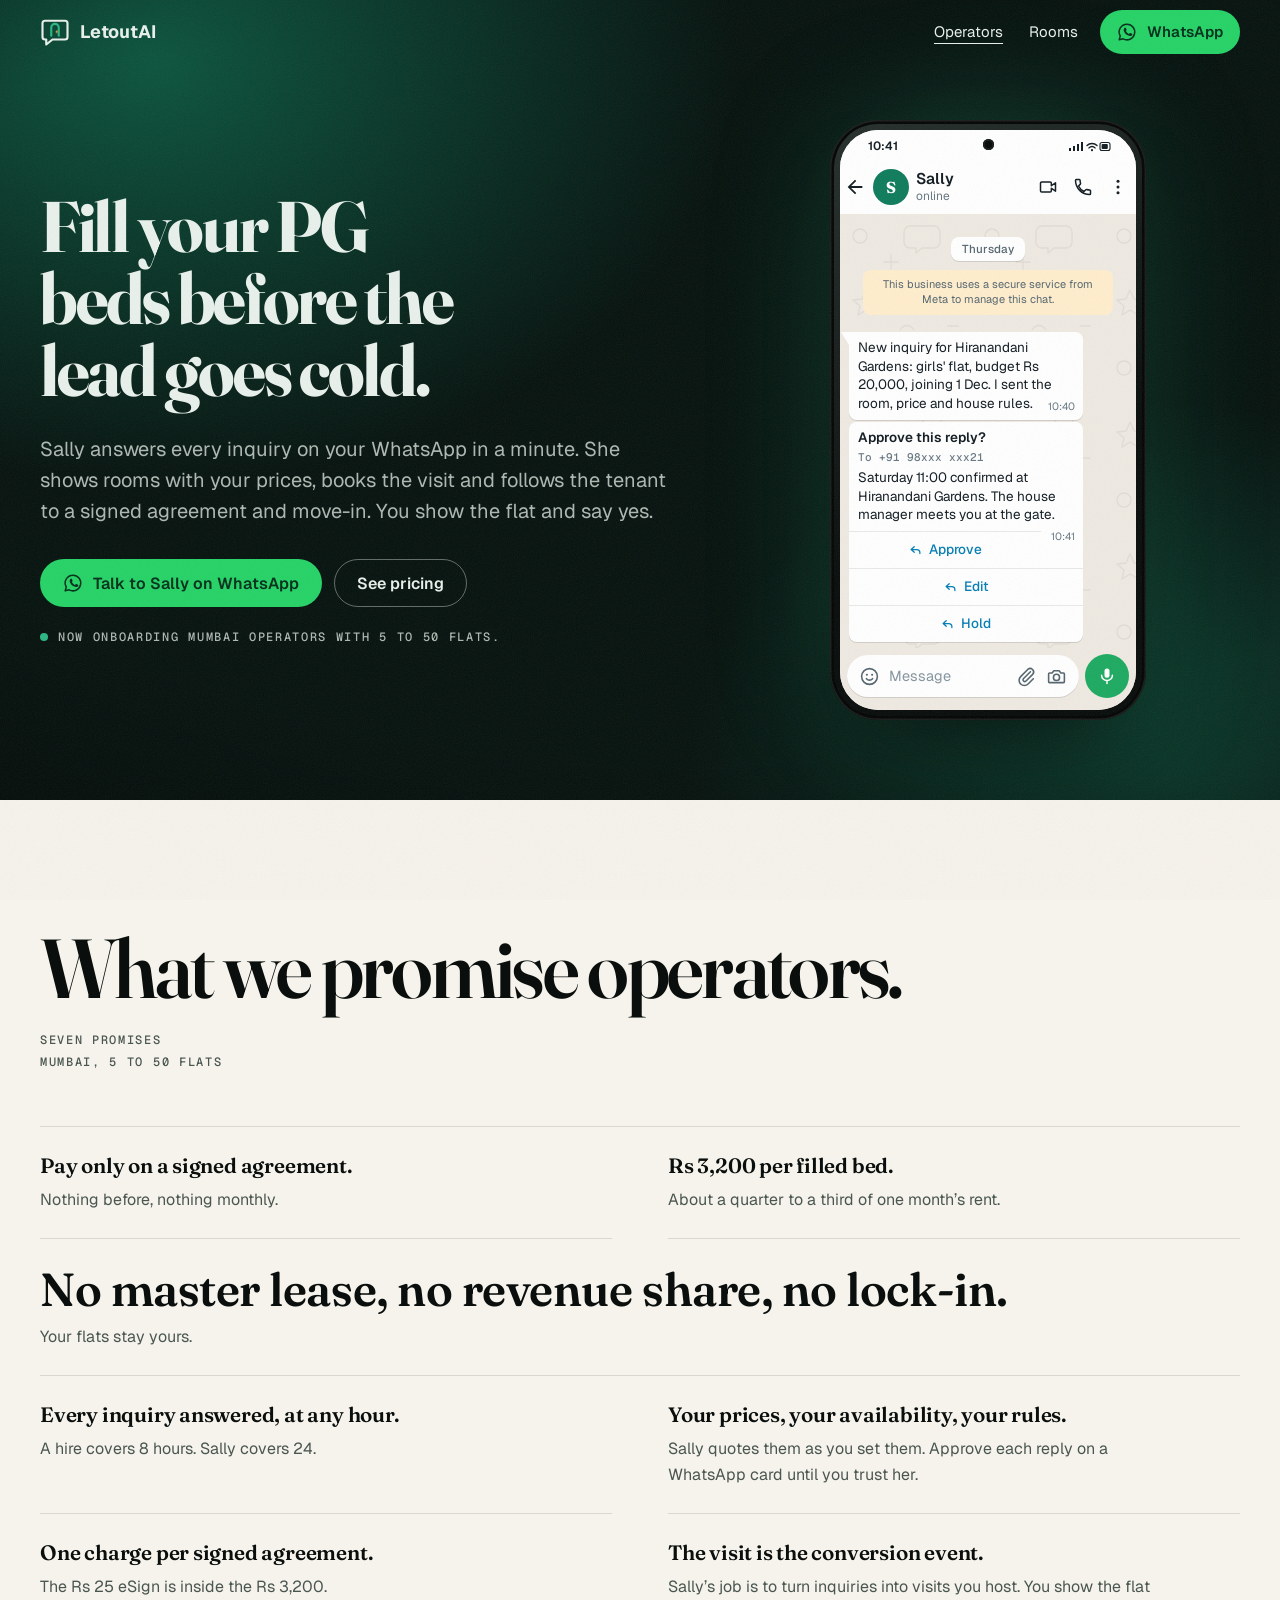
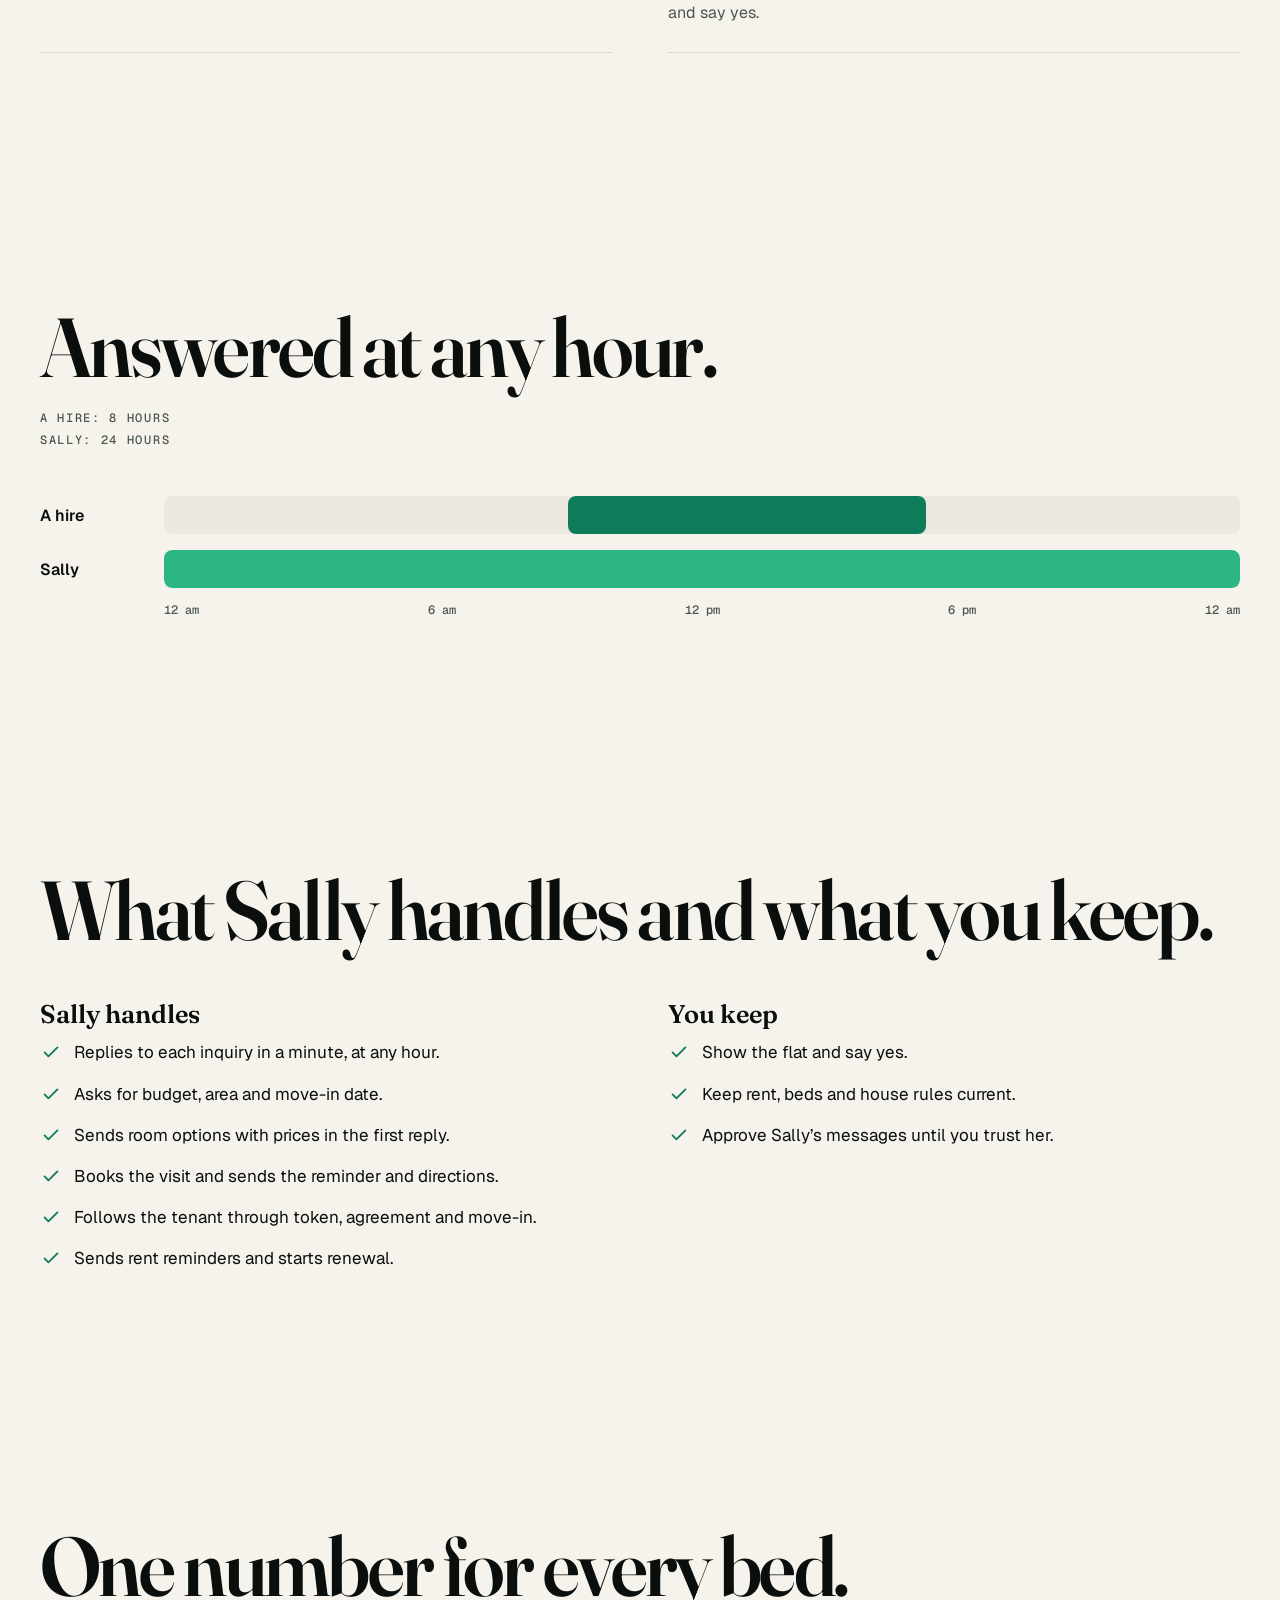
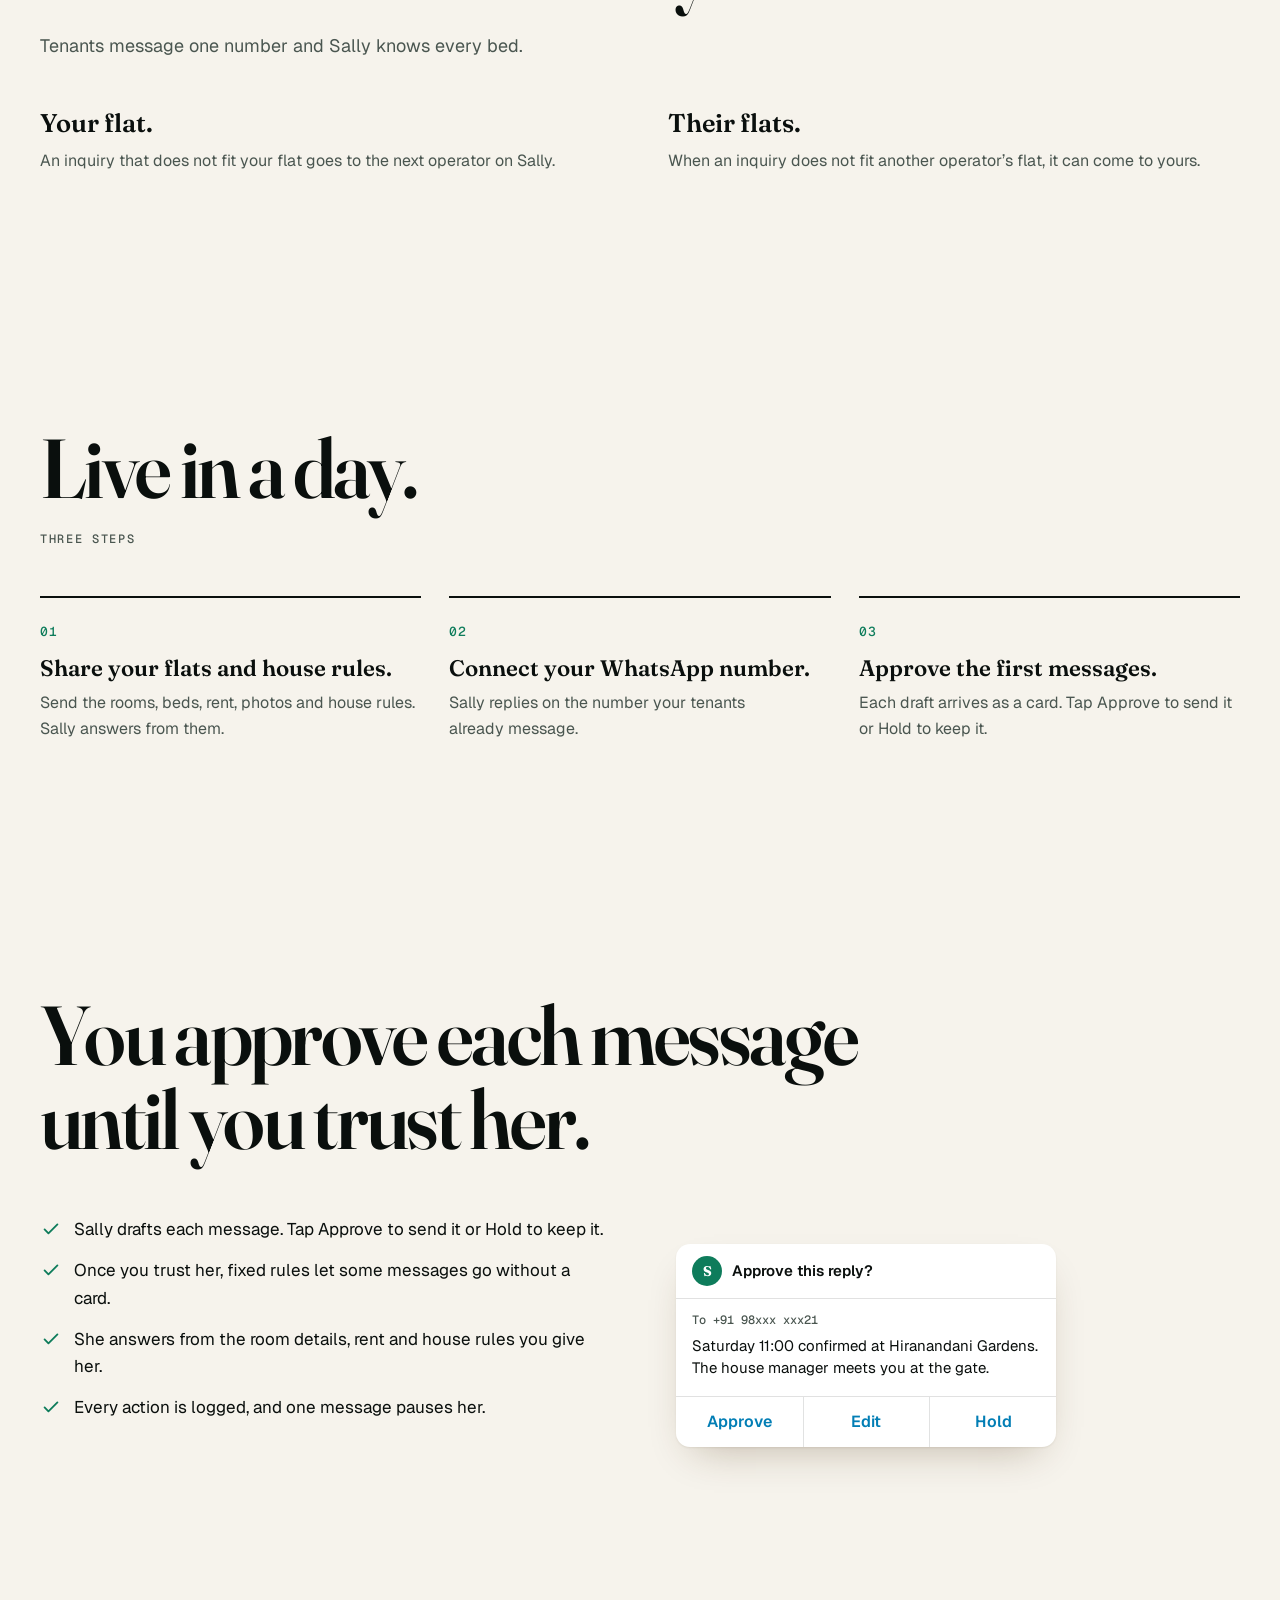
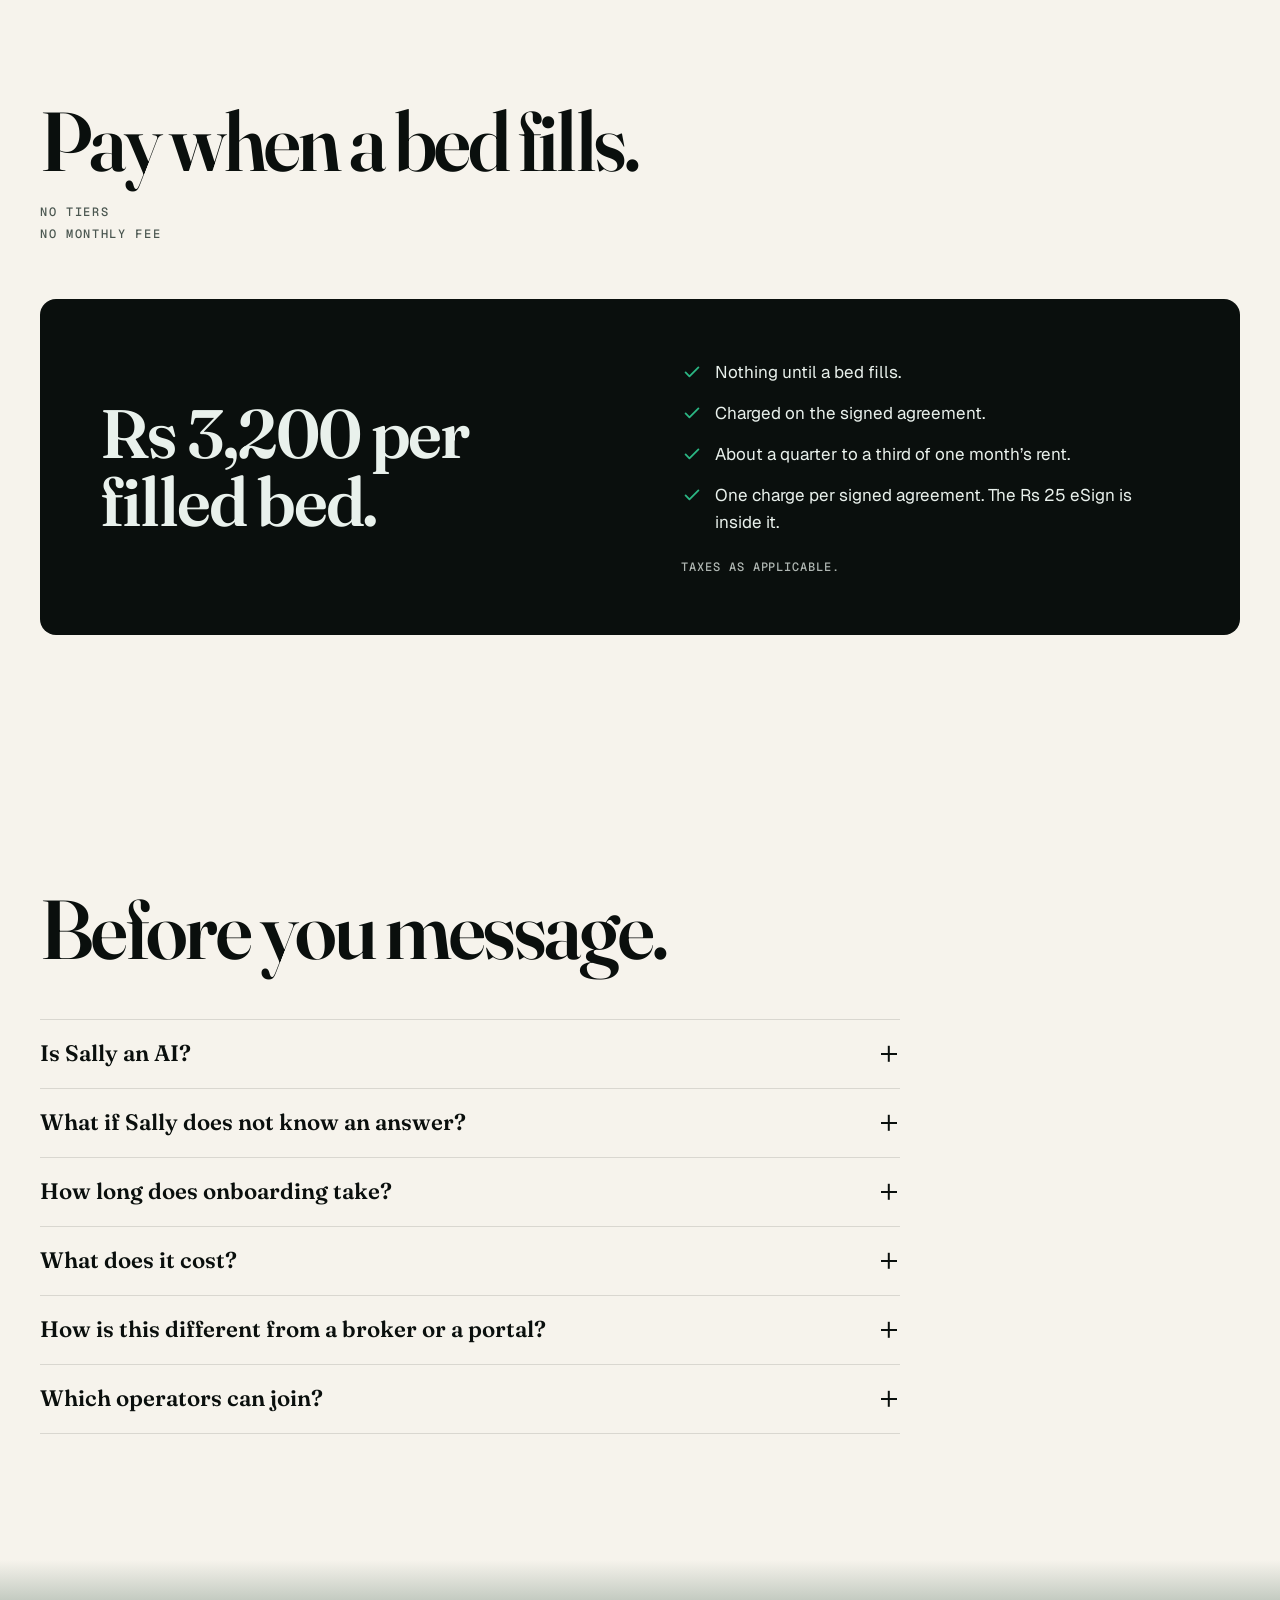
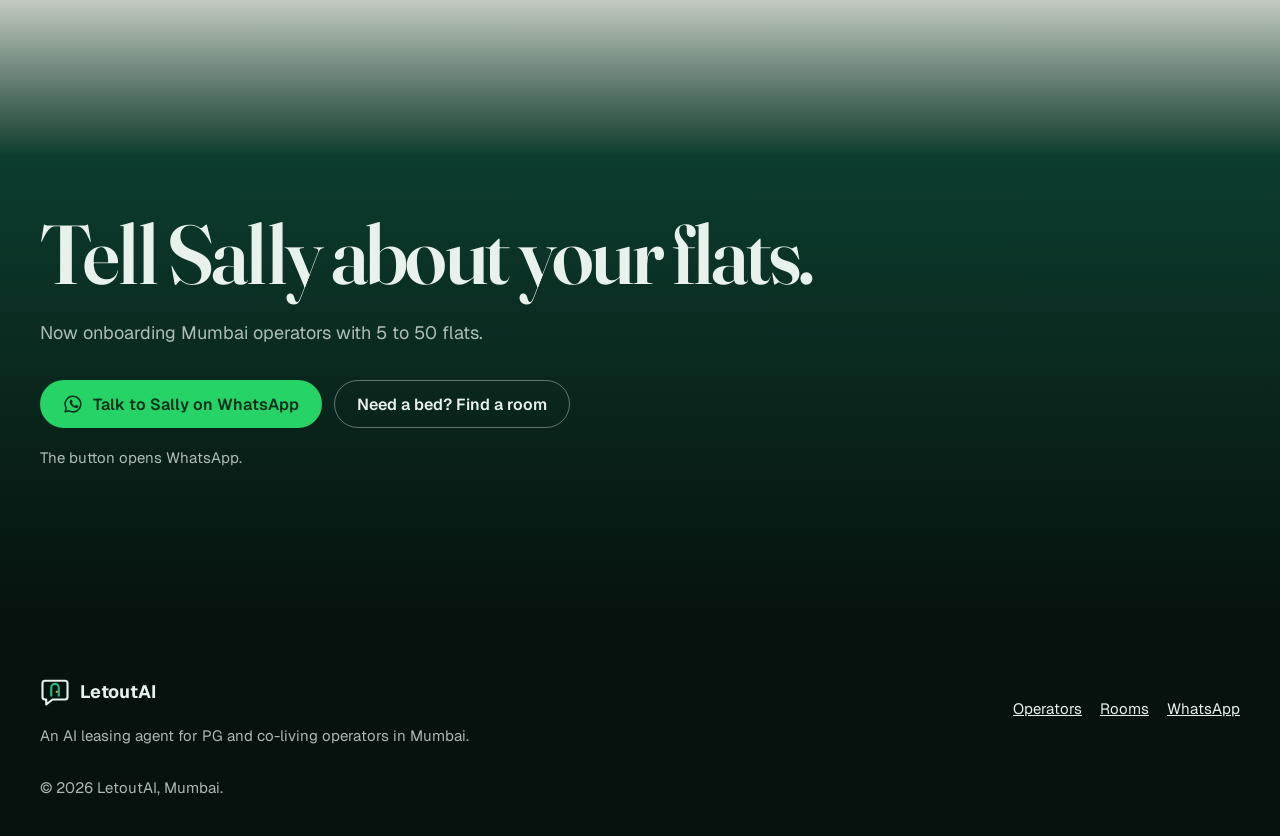
==== commit d4e1d547: "Design layer: Match Wire hero, WhatsApp-faithful chat, two-sided story, mobile-first order" ====
--- a/operators/index.html
+++ b/operators/index.html
@@ -2,17 +2,16 @@
 <html lang="en-IN">
 <head>
 <meta charset="utf-8">
-<meta name="viewport" content="width=device-width, initial-scale=1">
+<meta name="viewport" content="width=device-width, initial-scale=1, viewport-fit=cover">
 <title>For PG operators | LetoutAI</title>
 <meta name="description" content="Sally answers every PG enquiry on your WhatsApp in a minute and follows it to a signed agreement. You show the flat and say yes. Rs 3,200 per filled bed.">
 <link rel="canonical" href="https://letoutai.com/operators/">
-<meta name="theme-color" content="#F6F3EC">
+<meta property="og:url" content="https://letoutai.com/operators/">
+<meta name="theme-color" content="#06120E">
 <meta property="og:type" content="website">
 <meta property="og:site_name" content="LetoutAI">
-<meta property="og:locale" content="en_IN">
 <meta property="og:title" content="For PG operators | LetoutAI">
 <meta property="og:description" content="Sally answers every PG enquiry on your WhatsApp in a minute and follows it to a signed agreement. You show the flat and say yes. Rs 3,200 per filled bed.">
-<meta property="og:url" content="https://letoutai.com/operators/">
 <meta property="og:image" content="https://letoutai.com/assets/og.png">
 <meta property="og:image:width" content="1200">
 <meta property="og:image:height" content="630">
@@ -24,26 +23,128 @@
 <link rel="icon" href="../favicon.svg" type="image/svg+xml">
 <link rel="preconnect" href="https://fonts.googleapis.com">
 <link rel="preconnect" href="https://fonts.gstatic.com" crossorigin>
-<link rel="stylesheet" href="https://fonts.googleapis.com/css2?family=Geist:wght@400;500;600&family=Instrument+Serif&display=swap">
+<link rel="stylesheet" href="https://fonts.googleapis.com/css2?family=Fraunces:opsz,wght@9..144,500;9..144,600;9..144,700&family=Geist:wght@400;600&family=Geist+Mono:wght@500&display=swap">
 <link rel="stylesheet" href="../assets/style.css">
-<script>document.documentElement.classList.add('js');</script>
+<script>document.documentElement.classList.add('js')</script>
 </head>
 <body>
 <a class="skip" href="#main">Skip to content</a>
-<svg width="0" height="0" style="position:absolute" aria-hidden="true" focusable="false"><symbol id="i-wa" viewBox="0 0 24 24"><path fill="currentColor" d="M17.472 14.382c-.297-.149-1.758-.867-2.03-.967-.273-.099-.471-.148-.67.15-.197.297-.767.966-.94 1.164-.173.199-.347.223-.644.075-.3-.15-1.263-.465-2.403-1.485-.888-.795-1.484-1.77-1.66-2.07-.174-.3-.019-.465.13-.615.136-.135.301-.345.451-.523.146-.181.194-.301.297-.496.1-.21.049-.375-.025-.524-.075-.15-.672-1.62-.922-2.206-.24-.584-.487-.51-.672-.51-.172-.015-.371-.015-.571-.015-.2 0-.523.074-.797.359-.273.3-1.045 1.02-1.045 2.475s1.07 2.865 1.219 3.075c.149.18 2.095 3.195 5.076 4.483.709.3 1.263.489 1.694.626.712.226 1.36.194 1.872.118.571-.085 1.758-.719 2.006-1.413.248-.695.248-1.29.173-1.414-.074-.123-.272-.198-.57-.347m-5.421 7.403h-.004a9.87 9.87 0 01-5.031-1.378l-.361-.214-3.741.982.998-3.648-.235-.374a9.86 9.86 0 01-1.51-5.26c.001-5.45 4.436-9.884 9.888-9.884 2.64 0 5.122 1.03 6.988 2.898a9.825 9.825 0 012.893 6.994c-.003 5.45-4.437 9.884-9.885 9.884m8.413-18.297A11.815 11.815 0 0012.05 0C5.495 0 .16 5.335.157 11.892c0 2.096.547 4.142 1.588 5.945L.057 24l6.305-1.654a11.882 11.882 0 005.683 1.448h.005c6.554 0 11.89-5.335 11.893-11.893a11.821 11.821 0 00-3.48-8.413Z"/></symbol><symbol id="i-check" viewBox="0 0 24 24"><path d="M5 12.5l4.5 4.5L19 7.5" fill="none" stroke="currentColor" stroke-width="2.2" stroke-linecap="round" stroke-linejoin="round"/></symbol><symbol id="i-mark" viewBox="0 0 32 32"><rect width="32" height="32" rx="8" fill="#0D5C45"/><path d="M9 9.5h14a2.5 2.5 0 0 1 2.5 2.5v7a2.5 2.5 0 0 1-2.5 2.5h-7.2L11 25.2V21.5H9A2.5 2.5 0 0 1 6.5 19v-7A2.5 2.5 0 0 1 9 9.5z" fill="#F6F3EC"/><path d="M11.8 15.6l3 3 5.6-5.8" fill="none" stroke="#0D5C45" stroke-width="2.2" stroke-linecap="round" stroke-linejoin="round"/></symbol><symbol id="i-room" viewBox="0 0 320 128" preserveAspectRatio="xMidYMid slice"><defs><linearGradient id="rp-wall" x1="0" y1="0" x2="0" y2="1"><stop offset="0" stop-color="#F3E7CF"/><stop offset="1" stop-color="#E7D5B1"/></linearGradient><linearGradient id="rp-sky" x1="0" y1="0" x2="0" y2="1"><stop offset="0" stop-color="#CFE4EA"/><stop offset="1" stop-color="#EEF5EE"/></linearGradient><linearGradient id="rp-beam" x1="0" y1="0" x2="1" y2="1"><stop offset="0" stop-color="#FFF6DA" stop-opacity=".55"/><stop offset="1" stop-color="#FFF6DA" stop-opacity="0"/></linearGradient></defs><rect width="320" height="128" fill="url(#rp-wall)"/><rect y="98" width="320" height="30" fill="#CDB791"/><rect x="208" y="16" width="76" height="60" fill="url(#rp-sky)" stroke="#FBF7EE" stroke-width="4"/><path d="M246 16v60M208 46h76" stroke="#FBF7EE" stroke-width="3"/><path d="M208 76h76l-34 52H150z" fill="url(#rp-beam)"/><rect x="24" y="52" width="10" height="46" rx="2" fill="#8A6A48"/><rect x="32" y="74" width="122" height="22" rx="3" fill="#F8F3E8"/><rect x="62" y="68" width="92" height="28" rx="3" fill="currentColor"/><rect x="38" y="64" width="34" height="14" rx="6" fill="#FFFFFF"/><rect x="34" y="96" width="5" height="8" fill="#8A6A48"/><rect x="146" y="96" width="5" height="8" fill="#8A6A48"/><rect x="166" y="78" width="26" height="22" rx="2" fill="#B58B5F"/><path d="M171 64h16l3 11h-22z" fill="#F4D99B"/><rect x="178" y="75" width="2" height="4" fill="#8A6A48"/></symbol><symbol id="i-map" viewBox="0 0 240 60" preserveAspectRatio="xMidYMid slice"><rect width="240" height="60" fill="#E9E5D9"/><rect x="150" y="6" width="64" height="26" rx="6" fill="#CFE2CF"/><path d="M0 42C60 36 90 52 150 42S210 34 240 40V60H0z" fill="#CFE0E6"/><path d="M0 22h240M96 0v60M170 0v40" fill="none" stroke="#FBF9F4" stroke-width="5"/><path d="M96 7a8 8 0 0 1 8 8c0 6-8 14-8 14s-8-8-8-14a8 8 0 0 1 8-8z" fill="#0D5C45"/><circle cx="96" cy="15" r="3" fill="#F6F3EC"/></symbol></svg>
-<header class="nav"><div class="wrap nav-in"><a class="brand" href="../" aria-label="LetoutAI home"><svg viewBox="0 0 32 32" aria-hidden="true"><use href="#i-mark"/></svg>LetoutAI</a><nav class="nav-links" id="menu" aria-label="Main"><a href="../operators/" aria-current="page">Operators</a><a href="../rooms/">Rooms</a></nav><div class="nav-actions"><a class="btn btn--wa btn--sm" href="https://wa.me/919321804793?text=Hi%20Sally%2C%20I%20run%20a%20PG%20in%20Mumbai%20and%20want%20to%20fill%20beds%20with%20you." aria-label="Message Sally on WhatsApp"><svg aria-hidden="true"><use href="#i-wa"/></svg><span class="nav-wa-label">WhatsApp</span></a><button class="nav-toggle" type="button" aria-expanded="false" aria-controls="menu">Menu</button></div></div></header>
-<main id="main" tabindex="-1">
-<section class="hero hero--sub" id="hero" aria-labelledby="hero-h"><div class="hero-bg" aria-hidden="true"></div><div class="wrap hero-grid"><div class="hero-copy"><h1 id="hero-h">Fill your PG beds before the lead goes cold.</h1><p class="lead">Sally answers every enquiry on your WhatsApp in a minute. She shows rooms with prices, books the visit and follows the tenant to a signed agreement and move-in. You show the flat and say yes.</p><div class="cta-row"><a class="btn btn--wa" href="https://wa.me/919321804793?text=Hi%20Sally%2C%20I%20run%20a%20PG%20in%20Mumbai%20and%20want%20to%20fill%20beds%20with%20you."><svg aria-hidden="true"><use href="#i-wa"/></svg>Talk to Sally on WhatsApp</a><a class="btn btn--ghost" href="#pricing">See pricing</a></div><p class="status">Now onboarding Mumbai operators with 5 to 50 flats.</p></div><div class="panel panel--tint" aria-hidden="true"><div class="inbox"><div class="approval approval--static"><div class="ap-head"><span class="avatar">S</span><div><strong>Sally wants to send this</strong><small><span class="ap-dot"></span>Waiting for your OK</small></div></div><p class="ap-to">To a new lead: Marol, 15k, 1 Dec</p><p class="ap-body">Hi, I am Sally. A 3-sharing bed near Metro is free from 1 Dec at Rs 15,000. Can I book you a visit?</p><div class="ap-actions"><span class="ap-btn ap-btn--y">Y Send</span><span class="ap-btn">N Hold</span></div></div><div class="note"><span class="note-ic"><svg class="ic" aria-hidden="true"><use href="#i-check"/></svg></span><div><strong>Visit booked</strong><p>Powai, Saturday 11 am. The tenant has the reminder and directions.</p></div></div><div class="note"><span class="note-ic"><svg class="ic" aria-hidden="true"><use href="#i-check"/></svg></span><div><strong>Token received</strong><p>Marol, 3-sharing bed. Sally marks the bed as held.</p></div></div><div class="note"><span class="note-ic"><svg class="ic" aria-hidden="true"><use href="#i-check"/></svg></span><div><strong>Agreement signed</strong><p>Powai, 2-sharing bed. The fee is due.</p></div></div></div></div><p class="sr">Sally&rsquo;s cards on the operator&rsquo;s WhatsApp: a draft message that waits for Y or N, then notes for a booked visit, a token and a signed agreement.</p></div></section>
-<section class="section section--white" id="problem" aria-labelledby="problem-h"><div class="wrap"><div class="head"><h2 id="problem-h">An empty bed costs you money every day.</h2><p>A dedicated hire costs at least Rs 20,000 a month and covers 8 hours. Covering 13 hours takes two people.</p></div><figure class="cover"><div class="cover-row"><span class="cover-l">One dedicated hire</span><span class="cover-v">8 hours</span><div class="track" aria-hidden="true"><div class="bar bar--hire" style="--from:41.67%;--w:33.33%"></div></div></div><div class="cover-row"><span class="cover-l">Hours to cover</span><span class="cover-v">13 hours</span><div class="track" aria-hidden="true"><div class="bar bar--need" style="--from:37.5%;--w:54.17%"></div></div></div><div class="cover-row"><span class="cover-l">Sally</span><span class="cover-v">All hours</span><div class="track" aria-hidden="true"><div class="bar bar--sally" style="--from:0%;--w:100%"></div></div></div><div class="axis" aria-hidden="true"><div><span>12 am</span><span>6 am</span><span>12 pm</span><span>6 pm</span><span>12 am</span></div></div><figcaption>Hours of the day each option covers.</figcaption></figure></div></section>
-<section class="section" id="handled" aria-labelledby="handled-h"><div class="wrap"><div class="head"><h2 id="handled-h">What Sally handles and what you keep</h2></div><div class="duo"><div class="duo-col"><h3 class="duo-t">Sally handles</h3><ul class="ticks"><li><svg class="ic" aria-hidden="true"><use href="#i-check"/></svg><span>Replies to each enquiry in a minute, at any hour</span></li><li><svg class="ic" aria-hidden="true"><use href="#i-check"/></svg><span>Asks for budget, area and move-in date</span></li><li><svg class="ic" aria-hidden="true"><use href="#i-check"/></svg><span>Sends room options with prices in the first reply</span></li><li><svg class="ic" aria-hidden="true"><use href="#i-check"/></svg><span>Books the visit and sends the reminder and directions</span></li><li><svg class="ic" aria-hidden="true"><use href="#i-check"/></svg><span>Follows the tenant through token, agreement and move-in</span></li><li><svg class="ic" aria-hidden="true"><use href="#i-check"/></svg><span>Sends rent reminders and starts renewal</span></li></ul></div><div class="duo-col duo-col--you"><h3 class="duo-t">You keep</h3><ul class="dots"><li>Show the flat and say yes</li><li>Keep rent, beds and house rules current</li><li>Approve Sally&rsquo;s messages until you trust her</li></ul></div></div></div></section>
-<section class="section section--sand" id="network" aria-labelledby="network-h"><div class="wrap"><div class="head"><h2 id="network-h">One number for every bed</h2></div><div class="net"><div class="side side--op"><p class="who">Your flat</p><h3>Enquiries that do not fit go on.</h3><p>An enquiry that does not fit your flat goes to the next operator on Sally.</p></div><div class="side side--tenant"><p class="who">Their flats</p><h3>Their enquiries come to you.</h3><p>When an enquiry does not fit another operator&rsquo;s flat, it can come to yours. Tenants message one number and Sally knows every bed.</p></div></div></div></section>
-<section class="section section--white" id="onboarding" aria-labelledby="onboarding-h"><div class="wrap"><div class="head"><h2 id="onboarding-h">Onboarding takes a day</h2></div><ol class="steps steps--3"><li class="step"><div class="step-n" aria-hidden="true">1</div><h3>Share your flats and house rules</h3><p>Send the rooms, beds, rent, photos and house rules. Sally answers from them.</p></li><li class="step"><div class="step-n" aria-hidden="true">2</div><h3>Connect your WhatsApp number</h3><p>Sally replies on the number your tenants already message.</p></li><li class="step"><div class="step-n" aria-hidden="true">3</div><h3>Approve the first messages</h3><p>Each draft arrives as a card. Tap Y to send or N to hold.</p></li></ol></div></section>
-<section class="section" id="approval" aria-labelledby="approval-h"><div class="wrap split"><div><h2 id="approval-h">You approve each message until you trust her.</h2><p class="lead">Every draft waits for your answer on WhatsApp.</p></div><div><ul class="checks"><li><svg class="ic" aria-hidden="true"><use href="#i-check"/></svg><p>Sally drafts each message. You tap Y to send or N to hold.</p></li><li><svg class="ic" aria-hidden="true"><use href="#i-check"/></svg><p>Once you trust her, fixed rules let some messages go without a card.</p></li><li><svg class="ic" aria-hidden="true"><use href="#i-check"/></svg><p>She answers from the room details, rent and house rules you give her.</p></li><li><svg class="ic" aria-hidden="true"><use href="#i-check"/></svg><p>Every action is logged, and one message pauses her.</p></li></ul></div></div></section>
-<section class="section section--sand" id="pricing" aria-labelledby="pricing-h"><div class="wrap price-grid"><div><h2 id="pricing-h">Pay when a bed fills.</h2><p class="lead">Rs 3,200 per filled bed. Nothing until a bed fills.</p><p class="price-note">The fee is charged on the signed agreement. It is about a quarter to a third of one month&rsquo;s rent. Brokers charge a month&rsquo;s rent. Portals charge for access, whether or not a bed fills.</p></div><div class="price-card"><p class="price-big"><span class="num">Rs 3,200</span><span>per filled bed</span></p><dl class="rows"><div><dt>Before a bed fills</dt><dd>Nothing</dd></div><div><dt>When you pay</dt><dd>On the signed agreement</dd></div><div><dt>Compared with rent</dt><dd>About a quarter to a third of one month&rsquo;s rent</dd></div></dl></div></div></section>
-<section class="section section--white" id="faq" aria-labelledby="faq-h"><div class="wrap"><div class="head"><h2 id="faq-h">Questions from operators</h2></div><div class="faq"><details><summary>Is Sally an AI?</summary><p>Yes. Sally is an AI agent. She says so when a tenant asks, and a person from your flat meets the tenant at the visit.</p></details><details><summary>What if Sally does not know an answer?</summary><p>She asks you on WhatsApp and replies to the tenant after you answer.</p></details><details><summary>How long does onboarding take?</summary><p>A day. You share your flats and house rules, connect your WhatsApp number and approve the first messages on cards.</p></details><details><summary>What does it cost?</summary><p><span class="nb">Rs 3,200</span> per filled bed, charged on the signed agreement. Nothing until a bed fills.</p></details><details><summary>How is this different from a broker or a portal?</summary><p>A broker charges a month&rsquo;s rent. Portals charge for access, whether or not a bed fills. Sally charges when a bed fills.</p></details><details><summary>Which operators can join?</summary><p>Now onboarding Mumbai operators with 5 to 50 flats.</p></details></div></div></section>
-<section class="cta-band" id="cta" aria-labelledby="cta-h"><div class="wrap"><h2 id="cta-h">Tell Sally about your flats.</h2><p class="lead">Now onboarding Mumbai operators with 5 to 50 flats.</p><div class="cta-row"><a class="btn btn--wa" href="https://wa.me/919321804793?text=Hi%20Sally%2C%20I%20run%20a%20PG%20in%20Mumbai%20and%20want%20to%20fill%20beds%20with%20you."><svg aria-hidden="true"><use href="#i-wa"/></svg>Talk to Sally on WhatsApp</a><a class="btn btn--light" href="../rooms/">Need a bed? Find a room</a></div><p class="cta-note">Opens WhatsApp.</p></div></section>
+<header class="nav">
+<nav class="wrap" aria-label="Main">
+<a class="brand" href="../"><svg viewBox="0 0 24 24" aria-hidden="true"><path class="mk-b" d="M4 3h16a2 2 0 0 1 2 2v11a2 2 0 0 1-2 2H10l-5 4v-4H4a2 2 0 0 1-2-2V5a2 2 0 0 1 2-2z"/><path class="mk-d" d="M9 15V8.5a3 3 0 0 1 6 0V15"/><circle class="mk-k" cx="13.4" cy="11.8" r=".9"/></svg><b>LetoutAI</b></a>
+<a class="nl" href="../operators/" aria-current="page">Operators</a><a class="nl" href="../rooms/">Rooms</a>
+<a class="btn btn-wa" href="https://wa.me/919321804793?text=Hi%20Sally%2C%20I%20run%20a%20PG%20in%20Mumbai%20and%20want%20to%20fill%20beds%20with%20you."><svg viewBox="0 0 24 24" aria-hidden="true"><path d="M12 2.6a9.4 9.4 0 0 0-8.1 14.2L2.6 21.4l4.7-1.2A9.4 9.4 0 1 0 12 2.6z" fill="none" stroke="currentColor" stroke-width="1.8" stroke-linejoin="round"/><path d="M8.7 7.4c.3-.5.6-.5.9-.5h.6c.2 0 .4.1.5.4l.8 1.9c.1.3 0 .5-.1.7l-.6.7c-.1.2-.2.4 0 .6.8 1.4 1.9 2.4 3.3 3.1.2.1.4.1.6-.1l.8-.9c.2-.2.4-.2.7-.1l1.8.9c.3.1.4.3.4.5 0 .9-.5 1.9-1.6 2.2-.9.3-2.1.2-4-.8-2.4-1.3-4-3.6-4.4-4.7-.6-1.3-.4-2.9.3-3.9z" fill="currentColor"/></svg><span>WhatsApp</span></a>
+</nav>
+</header>
+<main id="main">
+<section class="sub-hero t-op" aria-labelledby="h1">
+<div class="wrap sub-grid">
+<div>
+<h1 class="h1s" id="h1">Fill your PG beds before the lead goes cold.</h1>
+<p class="lead">Sally answers every inquiry on your WhatsApp in a minute. She shows rooms with your prices, books the visit and follows the tenant to a signed agreement and move-in. You show the flat and say yes.</p>
+<div class="btns"><a class="btn btn-wa" href="https://wa.me/919321804793?text=Hi%20Sally%2C%20I%20run%20a%20PG%20in%20Mumbai%20and%20want%20to%20fill%20beds%20with%20you."><svg viewBox="0 0 24 24" aria-hidden="true"><path d="M12 2.6a9.4 9.4 0 0 0-8.1 14.2L2.6 21.4l4.7-1.2A9.4 9.4 0 1 0 12 2.6z" fill="none" stroke="currentColor" stroke-width="1.8" stroke-linejoin="round"/><path d="M8.7 7.4c.3-.5.6-.5.9-.5h.6c.2 0 .4.1.5.4l.8 1.9c.1.3 0 .5-.1.7l-.6.7c-.1.2-.2.4 0 .6.8 1.4 1.9 2.4 3.3 3.1.2.1.4.1.6-.1l.8-.9c.2-.2.4-.2.7-.1l1.8.9c.3.1.4.3.4.5 0 .9-.5 1.9-1.6 2.2-.9.3-2.1.2-4-.8-2.4-1.3-4-3.6-4.4-4.7-.6-1.3-.4-2.9.3-3.9z" fill="currentColor"/></svg>Talk to Sally on WhatsApp</a><a class="btn btn-ghost" href="#pricing">See pricing</a></div>
+<p class="status cr live">Now onboarding Mumbai operators with 5 to 50 flats.</p>
+</div>
+<div class="stage"><div class="ph" aria-hidden="true"><div class="phone" data-play="operator"></div></div></div>
+</div>
+</section>
+<div class="paper on-paper">
+<section class="sec" aria-labelledby="h-prom">
+<div class="wrap">
+<h2 class="op rv" id="h-prom">What we promise operators.</h2>
+<div class="credits"><span class="cr">Seven promises</span><span class="cr">Mumbai, 5 to 50 flats</span></div>
+<ul class="prom"><li><b>Pay only on a signed agreement.</b><p>Nothing before, nothing monthly.</p></li><li><b>Rs 3,200 per filled bed.</b><p>About a quarter to a third of one month&rsquo;s rent.</p></li><li class="big"><b>No master lease, no revenue share, no lock-in.</b><p>Your flats stay yours.</p></li><li><b>Every inquiry answered, at any hour.</b><p>A hire covers 8 hours. Sally covers 24.</p></li><li><b>Your prices, your availability, your rules.</b><p>Sally quotes them as you set them. Approve each reply on a WhatsApp card until you trust her.</p></li><li><b>One charge per signed agreement.</b><p>The Rs 25 eSign is inside the Rs 3,200.</p></li><li><b>The visit is the conversion event.</b><p>Sally&rsquo;s job is to turn inquiries into visits you host. You show the flat and say yes.</p></li></ul>
+</div>
+</section>
+<section class="sec" aria-labelledby="h-cov">
+<div class="wrap">
+<h2 class="op rv" id="h-cov">Answered at any hour.</h2>
+<div class="credits"><span class="cr">A hire: 8 hours</span><span class="cr">Sally: 24 hours</span></div>
+<div class="cov" role="img" aria-label="A hire covers 8 hours of the day. Sally covers all 24.">
+<div class="bar-r"><b>A hire</b><div class="trk"><span class="fill" style="--from:37.5%;--w:33.33%"></span></div></div>
+<div class="bar-r"><b>Sally</b><div class="trk"><span class="fill all" style="--from:0%;--w:100%"></span></div></div>
+<div class="axis" aria-hidden="true"><span>12 am</span><span>6 am</span><span>12 pm</span><span>6 pm</span><span>12 am</span></div>
+</div>
+</div>
+</section>
+<section class="sec" aria-labelledby="h-hk">
+<div class="wrap">
+<h2 class="op rv" id="h-hk">What Sally handles and what you keep.</h2>
+
+<div class="split"><div><h3>Sally handles</h3><ul class="ticks"><li><svg viewBox="0 0 24 24" aria-hidden="true"><path d="m5 12.5 4.2 4.2L19 7" fill="none" stroke="currentColor" stroke-width="2" stroke-linecap="round" stroke-linejoin="round"/></svg><span>Replies to each inquiry in a minute, at any hour.</span></li><li><svg viewBox="0 0 24 24" aria-hidden="true"><path d="m5 12.5 4.2 4.2L19 7" fill="none" stroke="currentColor" stroke-width="2" stroke-linecap="round" stroke-linejoin="round"/></svg><span>Asks for budget, area and move-in date.</span></li><li><svg viewBox="0 0 24 24" aria-hidden="true"><path d="m5 12.5 4.2 4.2L19 7" fill="none" stroke="currentColor" stroke-width="2" stroke-linecap="round" stroke-linejoin="round"/></svg><span>Sends room options with prices in the first reply.</span></li><li><svg viewBox="0 0 24 24" aria-hidden="true"><path d="m5 12.5 4.2 4.2L19 7" fill="none" stroke="currentColor" stroke-width="2" stroke-linecap="round" stroke-linejoin="round"/></svg><span>Books the visit and sends the reminder and directions.</span></li><li><svg viewBox="0 0 24 24" aria-hidden="true"><path d="m5 12.5 4.2 4.2L19 7" fill="none" stroke="currentColor" stroke-width="2" stroke-linecap="round" stroke-linejoin="round"/></svg><span>Follows the tenant through token, agreement and move-in.</span></li><li><svg viewBox="0 0 24 24" aria-hidden="true"><path d="m5 12.5 4.2 4.2L19 7" fill="none" stroke="currentColor" stroke-width="2" stroke-linecap="round" stroke-linejoin="round"/></svg><span>Sends rent reminders and starts renewal.</span></li></ul></div><div><h3>You keep</h3><ul class="ticks"><li><svg viewBox="0 0 24 24" aria-hidden="true"><path d="m5 12.5 4.2 4.2L19 7" fill="none" stroke="currentColor" stroke-width="2" stroke-linecap="round" stroke-linejoin="round"/></svg><span>Show the flat and say yes.</span></li><li><svg viewBox="0 0 24 24" aria-hidden="true"><path d="m5 12.5 4.2 4.2L19 7" fill="none" stroke="currentColor" stroke-width="2" stroke-linecap="round" stroke-linejoin="round"/></svg><span>Keep rent, beds and house rules current.</span></li><li><svg viewBox="0 0 24 24" aria-hidden="true"><path d="m5 12.5 4.2 4.2L19 7" fill="none" stroke="currentColor" stroke-width="2" stroke-linecap="round" stroke-linejoin="round"/></svg><span>Approve Sally&rsquo;s messages until you trust her.</span></li></ul></div></div>
+</div>
+</section>
+<section class="sec" aria-labelledby="h-net">
+<div class="wrap">
+<h2 class="op rv" id="h-net">One number for every bed.</h2>
+
+<p class="sub">Tenants message one number and Sally knows every bed.</p><div class="split"><div><h3>Your flat.</h3><p>An inquiry that does not fit your flat goes to the next operator on Sally.</p></div><div><h3>Their flats.</h3><p>When an inquiry does not fit another operator&rsquo;s flat, it can come to yours.</p></div></div>
+</div>
+</section>
+<section class="sec" aria-labelledby="h-on">
+<div class="wrap">
+<h2 class="op rv" id="h-on">Live in a day.</h2>
+<div class="credits"><span class="cr">Three steps</span></div>
+<ol class="seq"><li><span class="n">01</span><b>Share your flats and house rules.</b><p>Send the rooms, beds, rent, photos and house rules. Sally answers from them.</p></li><li><span class="n">02</span><b>Connect your WhatsApp number.</b><p>Sally replies on the number your tenants already message.</p></li><li><span class="n">03</span><b>Approve the first messages.</b><p>Each draft arrives as a card. Tap Approve to send it or Hold to keep it.</p></li></ol>
+</div>
+</section>
+<section class="sec" aria-labelledby="h-ap">
+<div class="wrap">
+<h2 class="op rv" id="h-ap">You approve each message until you trust her.</h2>
+
+<div class="std">
+<div><ul class="ticks"><li><svg viewBox="0 0 24 24" aria-hidden="true"><path d="m5 12.5 4.2 4.2L19 7" fill="none" stroke="currentColor" stroke-width="2" stroke-linecap="round" stroke-linejoin="round"/></svg><span>Sally drafts each message. Tap Approve to send it or Hold to keep it.</span></li><li><svg viewBox="0 0 24 24" aria-hidden="true"><path d="m5 12.5 4.2 4.2L19 7" fill="none" stroke="currentColor" stroke-width="2" stroke-linecap="round" stroke-linejoin="round"/></svg><span>Once you trust her, fixed rules let some messages go without a card.</span></li><li><svg viewBox="0 0 24 24" aria-hidden="true"><path d="m5 12.5 4.2 4.2L19 7" fill="none" stroke="currentColor" stroke-width="2" stroke-linecap="round" stroke-linejoin="round"/></svg><span>She answers from the room details, rent and house rules you give her.</span></li><li><svg viewBox="0 0 24 24" aria-hidden="true"><path d="m5 12.5 4.2 4.2L19 7" fill="none" stroke="currentColor" stroke-width="2" stroke-linecap="round" stroke-linejoin="round"/></svg><span>Every action is logged, and one message pauses her.</span></li></ul></div>
+<div><div class="appr" role="group" aria-label="Example approval card">
+<div class="appr-h"><span class="wa-av" aria-hidden="true">S</span>Approve this reply?</div>
+<div class="appr-b"><small>To +91 98xxx xxx21</small>Saturday 11:00 confirmed at Hiranandani Gardens. The house manager meets you at the gate.</div>
+<div class="appr-a"><button type="button" data-a="ok">Approve</button><button type="button" data-a="edit">Edit</button><button type="button" data-a="hold">Hold</button></div>
+<div class="appr-s" aria-live="polite"><span></span><button type="button">Reset</button></div>
+</div></div>
+</div>
+</div>
+</section>
+<section class="sec" id="pricing" aria-labelledby="h-price">
+<div class="wrap">
+<h2 class="op rv" id="h-price">Pay when a bed fills.</h2>
+<div class="credits"><span class="cr">No tiers</span><span class="cr">No monthly fee</span></div>
+<div class="price">
+<p class="big">Rs 3,200 per filled bed.</p>
+<div><ul class="ticks"><li><svg viewBox="0 0 24 24" aria-hidden="true"><path d="m5 12.5 4.2 4.2L19 7" fill="none" stroke="currentColor" stroke-width="2" stroke-linecap="round" stroke-linejoin="round"/></svg><span>Nothing until a bed fills.</span></li><li><svg viewBox="0 0 24 24" aria-hidden="true"><path d="m5 12.5 4.2 4.2L19 7" fill="none" stroke="currentColor" stroke-width="2" stroke-linecap="round" stroke-linejoin="round"/></svg><span>Charged on the signed agreement.</span></li><li><svg viewBox="0 0 24 24" aria-hidden="true"><path d="m5 12.5 4.2 4.2L19 7" fill="none" stroke="currentColor" stroke-width="2" stroke-linecap="round" stroke-linejoin="round"/></svg><span>About a quarter to a third of one month&rsquo;s rent.</span></li><li><svg viewBox="0 0 24 24" aria-hidden="true"><path d="m5 12.5 4.2 4.2L19 7" fill="none" stroke="currentColor" stroke-width="2" stroke-linecap="round" stroke-linejoin="round"/></svg><span>One charge per signed agreement. The Rs 25 eSign is inside it.</span></li></ul>
+<p class="fine">Taxes as applicable.</p></div>
+</div>
+</div>
+</section>
+<section class="sec" aria-labelledby="h-faq">
+<div class="wrap">
+<h2 class="op rv" id="h-faq">Before you message.</h2>
+
+<div class="faq">
+<div class="qa"><h3><button type="button" id="oq1" aria-expanded="false" aria-controls="oa1">Is Sally an AI?<span class="pl" aria-hidden="true"></span></button></h3><div class="ans" id="oa1" role="region" aria-labelledby="oq1"><div><p>Yes. Sally is an AI agent. She says so when a tenant asks, and a person from your flat meets the tenant at the visit.</p></div></div></div>
+<div class="qa"><h3><button type="button" id="oq2" aria-expanded="false" aria-controls="oa2">What if Sally does not know an answer?<span class="pl" aria-hidden="true"></span></button></h3><div class="ans" id="oa2" role="region" aria-labelledby="oq2"><div><p>She asks you on WhatsApp and replies to the tenant after you answer.</p></div></div></div>
+<div class="qa"><h3><button type="button" id="oq3" aria-expanded="false" aria-controls="oa3">How long does onboarding take?<span class="pl" aria-hidden="true"></span></button></h3><div class="ans" id="oa3" role="region" aria-labelledby="oq3"><div><p>A day. You share your flats and house rules, connect your WhatsApp number and approve the first messages on cards.</p></div></div></div>
+<div class="qa"><h3><button type="button" id="oq4" aria-expanded="false" aria-controls="oa4">What does it cost?<span class="pl" aria-hidden="true"></span></button></h3><div class="ans" id="oa4" role="region" aria-labelledby="oq4"><div><p>Rs 3,200 per filled bed, charged on the signed agreement. Nothing until a bed fills. Taxes as applicable.</p></div></div></div>
+<div class="qa"><h3><button type="button" id="oq5" aria-expanded="false" aria-controls="oa5">How is this different from a broker or a portal?<span class="pl" aria-hidden="true"></span></button></h3><div class="ans" id="oa5" role="region" aria-labelledby="oq5"><div><p>Portals charge for access, whether or not a bed fills. Sally charges when a bed fills.</p></div></div></div>
+<div class="qa"><h3><button type="button" id="oq6" aria-expanded="false" aria-controls="oa6">Which operators can join?<span class="pl" aria-hidden="true"></span></button></h3><div class="ans" id="oa6" role="region" aria-labelledby="oq6"><div><p>Now onboarding Mumbai operators with 5 to 50 flats.</p></div></div></div>
+</div>
+</div>
+</section>
+</div>
+<section class="close" aria-labelledby="h-close">
+<div class="wrap">
+<h2 class="op rv" id="h-close">Tell Sally about your flats.</h2>
+<p class="sub">Now onboarding Mumbai operators with 5 to 50 flats.</p>
+<div class="btns"><a class="btn btn-wa" href="https://wa.me/919321804793?text=Hi%20Sally%2C%20I%20run%20a%20PG%20in%20Mumbai%20and%20want%20to%20fill%20beds%20with%20you."><svg viewBox="0 0 24 24" aria-hidden="true"><path d="M12 2.6a9.4 9.4 0 0 0-8.1 14.2L2.6 21.4l4.7-1.2A9.4 9.4 0 1 0 12 2.6z" fill="none" stroke="currentColor" stroke-width="1.8" stroke-linejoin="round"/><path d="M8.7 7.4c.3-.5.6-.5.9-.5h.6c.2 0 .4.1.5.4l.8 1.9c.1.3 0 .5-.1.7l-.6.7c-.1.2-.2.4 0 .6.8 1.4 1.9 2.4 3.3 3.1.2.1.4.1.6-.1l.8-.9c.2-.2.4-.2.7-.1l1.8.9c.3.1.4.3.4.5 0 .9-.5 1.9-1.6 2.2-.9.3-2.1.2-4-.8-2.4-1.3-4-3.6-4.4-4.7-.6-1.3-.4-2.9.3-3.9z" fill="currentColor"/></svg>Talk to Sally on WhatsApp</a><a class="btn btn-ghost" href="../rooms/">Need a bed? Find a room</a></div>
+<p class="note">The button opens WhatsApp.</p>
+</div>
+</section>
 </main>
-<footer class="foot"><div class="wrap"><div class="foot-grid"><div><a class="brand" href="../" aria-label="LetoutAI home"><svg viewBox="0 0 32 32" aria-hidden="true"><use href="#i-mark"/></svg>LetoutAI</a><p>An AI leasing agent for PG and co-living operators in Mumbai.</p></div><div><p class="foot-h">Pages</p><ul><li><a href="../operators/">For operators</a></li><li><a href="../rooms/">Find a room</a></li></ul></div><div><p class="foot-h">Talk to Sally</p><ul><li><a href="https://wa.me/919321804793?text=Hi%20Sally%2C%20I%20run%20a%20PG%20in%20Mumbai%20and%20want%20to%20fill%20beds%20with%20you.">Message on WhatsApp</a></li></ul></div></div><p class="foot-fine">&copy; 2026 LetoutAI, Mumbai.</p></div></footer>
+<footer class="foot">
+<div class="wrap">
+<div><a class="brand" href="../"><svg viewBox="0 0 24 24" aria-hidden="true"><path class="mk-b" d="M4 3h16a2 2 0 0 1 2 2v11a2 2 0 0 1-2 2H10l-5 4v-4H4a2 2 0 0 1-2-2V5a2 2 0 0 1 2-2z"/><path class="mk-d" d="M9 15V8.5a3 3 0 0 1 6 0V15"/><circle class="mk-k" cx="13.4" cy="11.8" r=".9"/></svg><b>LetoutAI</b></a><p>An AI leasing agent for PG and co-living operators in Mumbai.</p></div>
+<nav aria-label="Footer"><a href="../operators/">Operators</a><a href="../rooms/">Rooms</a><a href="https://wa.me/919321804793?text=Hi%20Sally%2C%20I%20run%20a%20PG%20in%20Mumbai%20and%20want%20to%20fill%20beds%20with%20you.">WhatsApp</a></nav>
+<p>&copy; 2026 LetoutAI, Mumbai.</p>
+</div>
+</footer>
 <script src="../assets/site.js" defer></script>
 </body>
 </html>
--- a/assets/style.css
+++ b/assets/style.css
@@ -1,576 +1,446 @@
-/* ==========================================================================
-   LetoutAI shared stylesheet. Plain CSS, no build step.
-   1 tokens   2 base   3 layout   4 nav and buttons   5 hero stage
-   6 home sections   7 operators and rooms parts   8 footer   9 motion
-   ========================================================================== */
-
-/* 1. Tokens ---------------------------------------------------------------- */
-:root {
-  --paper: #F6F3EC;
-  --sand: #EDE8DB;
-  --white: #FFFFFF;
-  --ink: #13201A;
-  --ink-2: #3F4C45;
-  --ink-3: #596760;
-  --line: rgba(19, 32, 26, .14);
-  --line-strong: rgba(19, 32, 26, .32);
-  --green: #0D5C45;
-  --green-deep: #09402F;
-  --green-tint: #DDEDE3;
-  --on-green: #F6F3EC;
-  --on-green-2: #CBE0D4;
-  --warm: #F0B33F;
-  --warm-tint: #F8E4B4;
-  --wa: #25D366;
-  --wa-ink: #08170F;
-  --chat-bg: #ECE5D6;
-  --bubble-out: #D6EBDD;
-
-  --serif: "Instrument Serif", "Iowan Old Style", "Palatino Linotype", Palatino, Georgia, serif;
-  --sans: "Geist", ui-sans-serif, system-ui, -apple-system, "Segoe UI", Roboto, "Helvetica Neue", Arial, sans-serif;
-
-  /* spacing: 4px steps, --sp-N = N x 4px */
---sp-1: 4px; --sp-2: 8px; --sp-3: 12px; --sp-4: 16px; --sp-5: 20px; --sp-6: 24px; --sp-8: 32px;
---sp-10: 40px; --sp-12: 48px; --sp-16: 64px; --sp-20: 80px; --sp-24: 96px; --sp-32: 128px;
---hero-split: 54%;
-  --gutter: clamp(16px, 4vw, 40px);
-  --wrap: 1180px;
-  --r: 16px;
-  --r-s: 12px;
-  --ease: cubic-bezier(.16, 1, .3, 1);
-  color-scheme: light;
+/* LetoutAI pass 2: Match Wire */
+:root{
+--ink:#0A0F0D;--paper:#F6F3EC;--paper-2:#ECE8DF;--line:rgba(10,15,13,.12);
+--green-900:#0B3D2E;--green-600:#0E7C5B;--green-400:#2BB683;--teal:#1F8A8A;--saffron:#F2A33A;--wa:#25D366;--on-dark:#E9F1EC;
+--night:#06120E;--muted:#4A5650;--muted-d:rgba(233,241,236,.74);--line-d:rgba(233,241,236,.14);
+--ease:cubic-bezier(.22,1,.36,1);--ease-in:cubic-bezier(.64,0,.78,0);
+--fd:"Fraunces",Georgia,"Times New Roman",serif;--fs:"Geist",ui-sans-serif,system-ui,-apple-system,"Segoe UI",sans-serif;--fm:"Geist Mono",ui-monospace,"SFMono-Regular",Menlo,monospace;
+--sh:0 1px 2px rgba(70,45,10,.08),0 18px 40px -18px rgba(70,45,10,.32);
+--g:16px;--max:1200px
 }
-
-/* 2. Base ------------------------------------------------------------------ */
-*, *::before, *::after { box-sizing: border-box; }
-
-html {
-  -webkit-text-size-adjust: 100%;
-  text-size-adjust: 100%;
-  scroll-behavior: smooth;
-  scroll-padding-top: 16px;
-  scrollbar-color: #9DB1A6 var(--paper);
+@media (min-width:768px){:root{--g:32px}}
+*,*::before,*::after{box-sizing:border-box}
+html{-webkit-text-size-adjust:100%;text-size-adjust:100%;scroll-padding-top:84px;scrollbar-color:var(--green-600) var(--paper-2)}
+body{margin:0;background:var(--paper);color:var(--ink);font:400 1rem/1.6 var(--fs);-webkit-font-smoothing:antialiased;overflow-x:clip}
+body::after{content:"";position:fixed;inset:0;z-index:90;pointer-events:none;opacity:.07;background-image:url("data:image/svg+xml,%3Csvg xmlns='http://www.w3.org/2000/svg' width='180' height='180'%3E%3Cfilter id='n'%3E%3CfeTurbulence type='fractalNoise' baseFrequency='.85' numOctaves='3' stitchTiles='stitch'/%3E%3C/filter%3E%3Crect width='100%25' height='100%25' filter='url(%23n)'/%3E%3C/svg%3E")}
+img,svg{display:block;max-width:100%}
+a{color:inherit}
+p{text-wrap:pretty}
+::selection{background:rgba(43,182,131,.32)}
+:focus-visible{outline:2px solid var(--green-400);outline-offset:3px;border-radius:8px}
+input,button{font:inherit}
+input{caret-color:var(--green-600)}
+.sr-only{position:absolute!important;width:1px;height:1px;padding:0;margin:-1px;overflow:hidden;clip:rect(0 0 0 0);white-space:nowrap;border:0}
+.skip{position:absolute;left:16px;top:-64px;z-index:100;padding:12px 16px;border-radius:10px;background:var(--on-dark);color:var(--ink);font-weight:600;text-decoration:none;transition:top .3s var(--ease)}
+.skip:focus{top:12px}
+.wrap{width:min(var(--max),100% - 2*var(--g));margin-inline:auto}
+.tnum{font-variant-numeric:tabular-nums lining-nums}
+
+/* nav */
+.nav{position:fixed;inset:0 0 auto;z-index:50;height:64px;color:var(--on-dark);transition:background-color .45s var(--ease),box-shadow .45s var(--ease)}
+.nav.solid{background:rgba(6,18,14,.74);-webkit-backdrop-filter:blur(14px) saturate(1.3);backdrop-filter:blur(14px) saturate(1.3);box-shadow:0 1px 0 var(--line-d)}
+.nav .wrap{display:flex;align-items:center;gap:6px;height:100%}
+.brand{display:inline-flex;align-items:center;gap:10px;min-height:44px;margin-right:auto;color:var(--on-dark);text-decoration:none;font:600 1.125rem/1 var(--fs);letter-spacing:-.01em}
+.brand svg{width:30px;height:30px;flex:none}
+.mk-b{fill:none;stroke:currentColor;stroke-width:1.7;stroke-linejoin:round}
+.mk-d{fill:none;stroke:var(--green-400);stroke-width:1.7;stroke-linecap:round}
+.mk-k{fill:var(--saffron)}
+.nl{display:inline-flex;align-items:center;min-height:44px;padding:0 10px;color:var(--on-dark);text-decoration:none;font-size:.9375rem;background:linear-gradient(currentColor,currentColor) 10px calc(100% - 10px)/0 1px no-repeat;transition:background-size .45s var(--ease)}
+.nl:hover,.nl[aria-current]{background-size:calc(100% - 20px) 1px}
+.ul{text-decoration:none;background:linear-gradient(currentColor,currentColor) 0 100%/0 1px no-repeat;transition:background-size .45s var(--ease)}
+.ul:hover{background-size:100% 1px}
+
+/* buttons */
+.btn{--bg:var(--green-600);--fg:#fff;display:inline-flex;align-items:center;justify-content:center;gap:10px;min-height:48px;padding:12px 22px;border:1px solid transparent;border-radius:999px;background:var(--bg);color:var(--fg);font:600 1rem/1.2 var(--fs);text-decoration:none;cursor:pointer;transition:transform .3s var(--ease),box-shadow .3s var(--ease),border-color .3s var(--ease),background-color .3s var(--ease)}
+.btn:hover{transform:translateY(-1px);box-shadow:0 12px 26px -12px rgba(150,90,10,.55)}
+.btn:active{transform:scale(.98)}
+.btn svg{width:20px;height:20px;flex:none}
+.btn-wa{--bg:var(--wa);--fg:#05301A}
+.btn-ghost{--bg:transparent;--fg:var(--on-dark);border-color:rgba(233,241,236,.4)}
+.btn-ghost:hover{border-color:var(--on-dark)}
+.btn-line{--bg:transparent;--fg:var(--ink);border-color:rgba(10,15,13,.32)}
+.btn-line:hover{border-color:var(--ink)}
+.nav .btn{min-height:44px;padding:10px 16px;margin-left:6px;font-size:.9375rem}
+.btns{display:flex;flex-wrap:wrap;gap:12px;margin-top:32px}
+@media (max-width:479px){.nav .btn span{position:absolute;width:1px;height:1px;overflow:hidden;clip:rect(0 0 0 0)}.nav .btn{width:44px;padding:0}.nl{padding:0 7px}.brand{font-size:1.0625rem;gap:8px}}
+
+/* dark world + sky */
+.world{position:relative;isolation:isolate;background:var(--night);color:var(--on-dark)}
+.sky{position:sticky;top:0;z-index:-1;height:100vh;height:100lvh;margin-bottom:-100vh;margin-bottom:-100lvh;overflow:hidden;pointer-events:none}
+.sky canvas{position:absolute;inset:0;width:100%;height:100%;opacity:0;transition:opacity 1.4s var(--ease)}
+.sky.gl canvas{opacity:1}
+.aurora{position:absolute;inset:0;transition:opacity 1.4s var(--ease)}
+.sky.gl .aurora{opacity:0}
+.aurora::before,.aurora::after,.aurora i{content:"";position:absolute;border-radius:50%;will-change:transform}
+.aurora::before{width:78vmax;height:78vmax;left:-18vmax;top:-34vmax;background:radial-gradient(closest-side,rgba(14,124,91,.62),rgba(14,124,91,0));animation:auA 28s ease-in-out infinite alternate}
+.aurora::after{width:64vmax;height:64vmax;right:-22vmax;top:-6vmax;background:radial-gradient(closest-side,rgba(31,138,138,.5),rgba(31,138,138,0));animation:auB 34s ease-in-out infinite alternate}
+.aurora i{width:44vmax;height:44vmax;left:38%;bottom:-24vmax;background:radial-gradient(closest-side,rgba(242,163,58,.2),rgba(242,163,58,0));animation:auC 40s ease-in-out infinite alternate}
+@keyframes auA{to{transform:translate3d(14vmax,9vmax,0) scale(1.14)}}
+@keyframes auB{to{transform:translate3d(-12vmax,12vmax,0) scale(.9)}}
+@keyframes auC{to{transform:translate3d(-16vmax,-8vmax,0) scale(1.2)}}
+.sky.off .aurora::before,.sky.off .aurora::after,.sky.off .aurora i{animation-play-state:paused}
+.dots{position:absolute;inset:0;background-image:radial-gradient(rgba(233,241,236,.2) 1px,transparent 1.5px);background-size:24px 24px;-webkit-mask-image:radial-gradient(260px circle at var(--x,72%) var(--y,42%),#000,transparent 72%);mask-image:radial-gradient(260px circle at var(--x,72%) var(--y,42%),#000,transparent 72%)}
+.sky::after{content:"";position:absolute;inset:0;background:radial-gradient(120% 95% at 55% 42%,transparent 52%,rgba(0,0,0,.6))}
+
+/* story: hero + two sides around one phone */
+.story{position:relative;overflow-x:clip}
+.hero{position:relative;z-index:2;display:flex;flex-direction:column;justify-content:center;min-height:100vh;min-height:100svh;padding:104px 0 56px}
+.h1{margin:0;font:700 clamp(2.85rem,1.1rem + 5.9vw,6rem)/.95 var(--fd);letter-spacing:-.035em;font-variation-settings:"opsz" 144}
+.h1 span{display:block}
+.lead{max-width:33em;margin:28px 0 0;color:var(--muted-d);font-size:clamp(1.0625rem,1rem + .35vw,1.25rem);line-height:1.55}
+.stats{display:flex;flex-wrap:wrap;gap:22px 36px;margin:44px 0 0;padding:22px 0 0;border-top:1px solid var(--line-d)}
+.stats div{display:flex;flex-direction:column;gap:8px}
+.stats b{font:500 clamp(1.6rem,1.3rem + 1vw,2.1rem)/1 var(--fd);letter-spacing:-.02em;font-variant-numeric:tabular-nums lining-nums}
+.cr,.stats span{font:500 .75rem/1.35 var(--fm);letter-spacing:.14em;text-transform:uppercase;color:var(--muted-d)}
+.live{display:inline-flex;align-items:center;gap:10px}
+.live::before{content:"";width:8px;height:8px;border-radius:50%;background:var(--green-400);box-shadow:0 0 0 0 rgba(43,182,131,.6);animation:live 2.2s var(--ease) infinite}
+@keyframes live{70%{box-shadow:0 0 0 9px rgba(43,182,131,0)}100%{box-shadow:0 0 0 0 rgba(43,182,131,0)}}
+
+/* chip lanes (depth 1) */
+.lanes{position:absolute;top:0;right:0;z-index:1;display:none;width:100%;height:100vh;height:100svh;pointer-events:none;-webkit-mask-image:linear-gradient(90deg,transparent,rgba(0,0,0,.3) 7%,rgba(0,0,0,.34) 42%,#000 60%,#000 93%,transparent);mask-image:linear-gradient(90deg,transparent,rgba(0,0,0,.3) 7%,rgba(0,0,0,.34) 42%,#000 60%,#000 93%,transparent);transform:translate3d(calc(var(--px,0)*-16px),calc(var(--py,0)*-10px),0)}
+.lane{position:absolute;left:0;right:0;height:44px}
+.lane.d2{top:calc(50% - 214px);opacity:.5}
+.lane.d{top:calc(50% - 128px)}
+.lane.s{top:calc(50% + 84px)}
+.lane.s2{top:calc(50% + 170px);opacity:.5}
+.chip{position:absolute;top:4px;left:0;padding:10px 14px;border-radius:999px;white-space:nowrap;font:500 .8125rem/1 var(--fm);will-change:transform;transition:background-color .4s var(--ease),color .4s var(--ease),box-shadow .4s var(--ease),border-color .4s var(--ease)}
+.chip.d{color:#C3F2DD;background:rgba(43,182,131,.13);border:1px solid rgba(43,182,131,.4)}
+.chip.s{color:#FFE3BC;background:rgba(242,163,58,.11);border:1px solid rgba(242,163,58,.4)}
+.chip.hit{color:#1E1404;background:var(--saffron);border-color:var(--saffron);box-shadow:0 0 0 6px rgba(242,163,58,.16),0 12px 34px -6px rgba(242,163,58,.65)}
+
+/* stage: the phone that persists (depth 2) + foreground chips (depth 3) */
+.stage{position:relative;z-index:3;display:flex;flex-direction:column;align-items:center;gap:14px;--ph:min(640px,calc(100vh - 210px))}
+.ph{position:relative;perspective:1400px}
+.phone{position:relative;width:316px;height:var(--ph);padding:10px;border-radius:48px;background:linear-gradient(150deg,#26302c,#080c0b 60%);box-shadow:inset 0 0 0 1.5px rgba(255,255,255,.09),inset 0 0 0 4px #030504,0 50px 90px -40px rgba(0,0,0,.85),0 0 140px -30px rgba(43,182,131,.45);transform:rotateX(var(--rx,0deg)) rotateY(var(--ry,0deg));transition:transform .7s var(--ease),opacity .35s var(--ease)}
+.phone.fade{opacity:.2}
+.phone::before{content:"";position:absolute;top:19px;left:50%;z-index:3;width:11px;height:11px;margin-left:-5.5px;border-radius:50%;background:#050807;box-shadow:inset 0 0 0 2px #151c19}
+.fg{position:absolute;z-index:4;padding:12px 16px;border-radius:999px;white-space:nowrap;font:500 .875rem/1 var(--fm);pointer-events:none;filter:blur(.7px);transform:translate3d(calc(var(--px,0)*38px),calc(var(--py,0)*30px),0) scale(1.14);transition:transform .9s var(--ease)}
+.fg.a{left:-78px;top:20%;color:#C3F2DD;background:rgba(11,61,46,.78);border:1px solid rgba(43,182,131,.5)}
+.fg.b{right:-70px;bottom:25%;color:#FFE3BC;background:rgba(60,40,10,.7);border:1px solid rgba(242,163,58,.5)}
+.js .fg{display:block}
+.fg{display:none}
+
+/* WhatsApp screen (Android light) */
+.screen{position:relative;display:flex;flex-direction:column;height:100%;overflow:hidden;border-radius:38px;background:#EFEAE2;color:#111B21;font-family:var(--fs)}
+.wa-sb{display:flex;align-items:center;justify-content:space-between;height:30px;padding:2px 24px 0 28px;background:#fff;font:600 12px/1 var(--fs)}
+.wa-sb svg{width:44px;height:11px}
+.wa-hd{display:flex;align-items:center;gap:7px;height:54px;padding:0 8px 0 4px;background:#fff;box-shadow:0 1px 0 rgba(11,20,26,.07)}
+.wa-hd svg{width:22px;height:22px;flex:none;color:#111B21}
+.wa-hd .ic{width:20px;height:20px;margin-left:8px}
+.wa-av{display:grid;place-items:center;width:36px;height:36px;flex:none;border-radius:50%;background:var(--green-600);color:#fff;font:700 16px/1 var(--fd)}
+.wa-who{display:flex;flex:1;flex-direction:column;min-width:0;line-height:1.25}
+.wa-who b{font:600 15.5px/1.2 var(--fs)}
+.wa-who small{overflow:hidden;color:#667781;font-size:12px;white-space:nowrap;text-overflow:ellipsis}
+.wa-bd{position:relative;display:flex;flex:1;flex-direction:column;justify-content:flex-end;min-height:0;overflow:hidden;padding:8px 9px 6px;background:#EFEAE2 url("data:image/svg+xml,%3Csvg xmlns='http://www.w3.org/2000/svg' width='132' height='132' fill='none' stroke='%23000' stroke-opacity='.055' stroke-width='1.3' stroke-linecap='round' stroke-linejoin='round'%3E%3Ccircle cx='20' cy='22' r='7'/%3E%3Cpath d='M70 12h24a6 6 0 0 1 6 6v10a6 6 0 0 1-6 6H82l-6 5v-5h-6a6 6 0 0 1-6-6V18a6 6 0 0 1 6-6z'/%3E%3Cpath d='m26 76 4 9 9 1-7 6 2 9-8-5-8 5 2-9-7-6 9-1z'/%3E%3Cpath d='M92 70c6 0 10 4 10 9s-10 15-10 15-10-10-10-15 4-9 10-9z'/%3E%3Cpath d='M44 48h14M51 41v14M108 112h10M60 116c4-6 10-6 14 0'/%3E%3C/svg%3E")}
+.wa-th{display:flex;flex-direction:column;gap:3px}
+.wa-day{align-self:center;margin:6px 0;padding:5px 11px;border-radius:8px;background:#fff;color:#54656F;font:500 11.5px/1.2 var(--fs);box-shadow:0 1px .5px rgba(11,20,26,.13)}
+.wa-e2e{align-self:center;max-width:90%;margin:0 0 8px;padding:7px 11px;border-radius:8px;background:#FFEECD;color:#54656F;font-size:11px;line-height:1.4;text-align:center}
+.m{position:relative;max-width:84%;padding:6px 8px 7px 9px;border-radius:7.5px;font:400 13.5px/1.38 var(--fs);box-shadow:0 1px .5px rgba(11,20,26,.13);overflow-wrap:break-word;transform-origin:0 100%}
+.m.i{align-self:flex-start;background:#fff}
+.m.o{align-self:flex-end;background:#D9FDD3;transform-origin:100% 100%}
+.m.tl{margin-top:6px}
+.m.tl.i{border-top-left-radius:0}.m.tl.o{border-top-right-radius:0}
+.m.tl::before{content:"";position:absolute;top:0;width:8px;height:13px;background:inherit}
+.m.tl.i::before{left:-8px;clip-path:polygon(0 0,100% 0,100% 100%)}
+.m.tl.o::before{right:-8px;clip-path:polygon(0 0,100% 0,0 100%)}
+.m .t{float:right;display:inline-flex;align-items:center;gap:3px;margin:7px 0 -5px 10px;color:#667781;font-size:10.5px;line-height:1}
+.m .t svg{width:16px;height:11px;fill:#53BDEB}
+.m.nw{animation:mIn .5s var(--ease) both}
+@keyframes mIn{from{opacity:0;transform:translateY(12px) scale(.96)}}
+.m.hl{box-shadow:0 0 0 2px var(--saffron),0 8px 22px -8px rgba(242,163,58,.7)}
+.m.ty{display:flex;gap:4px;padding:12px 13px}
+.m.ty i{width:7px;height:7px;border-radius:50%;background:#8696A0;animation:tyB 1.1s ease-in-out infinite}
+.m.ty i:nth-child(2){animation-delay:.15s}.m.ty i:nth-child(3){animation-delay:.3s}
+@keyframes tyB{0%,60%,100%{transform:translateY(0);opacity:.45}30%{transform:translateY(-4px);opacity:1}}
+.m.img,.m.loc{width:84%;padding:3px}
+.pic{position:relative;overflow:hidden;border-radius:5px;aspect-ratio:16/10;background:var(--wall,#E8DCC8)}
+.pic svg{width:100%;height:100%}
+.ds{position:absolute;left:6px;bottom:6px;padding:4px 6px;border-radius:4px;background:rgba(11,20,26,.6);color:#fff;font:500 10px/1 var(--fm)}
+.cap{padding:5px 6px 3px}
+.cap b{display:block;font-weight:600}
+.cap .ru{display:block;margin-top:3px;color:#54656F;font-size:12px;line-height:1.35}
+.rb{margin:7px -8px -7px -9px}
+.rb span{display:flex;align-items:center;justify-content:center;gap:6px;height:37px;border-top:1px solid rgba(11,20,26,.09);color:#027EB5;font-size:13.5px;font-weight:500;transition:background-color .3s var(--ease)}
+.rb span svg{width:15px;height:15px;fill:none;stroke:currentColor;stroke-width:2;stroke-linecap:round;stroke-linejoin:round}
+.rb span.tap{background:rgba(2,126,181,.12)}
+.card-h{display:block;margin-bottom:3px;font-weight:600}
+.card-to{display:block;margin-bottom:4px;color:#667781;font:500 11px/1.3 var(--fm)}
+.map{position:relative;height:112px;overflow:hidden;border-radius:5px;background:linear-gradient(0deg,transparent 46%,#fff 46%,#fff 51%,transparent 51%),linear-gradient(90deg,transparent 30%,#fff 30%,#fff 34%,transparent 34%),linear-gradient(68deg,transparent 62%,#FBE3A8 62%,#FBE3A8 66%,transparent 66%),radial-gradient(40% 46% at 78% 26%,#AAD3DF 70%,transparent 72%),#E8E4DA}
+.map svg{position:absolute;left:50%;top:50%;width:26px;height:34px;margin:-30px 0 0 -13px}
+.doc{display:flex;align-items:center;gap:10px;margin:-1px -3px 2px;padding:9px 10px;border-radius:6px;background:rgba(11,20,26,.05)}
+.pdf{display:grid;place-items:end center;width:28px;height:34px;flex:none;padding-bottom:5px;border-radius:4px;background:#E2513F;color:#fff;font:700 8px/1 var(--fs)}
+.doc small{display:block;color:#667781;font-size:11.5px}
+.ok-h{display:flex;align-items:center;gap:6px;margin-bottom:3px;color:#0E7C5B;font-weight:600}
+.ok-h svg{width:17px;height:17px}
+.wa-in{display:flex;align-items:center;gap:6px;padding:6px 7px 12px;background:#EFEAE2}
+.wa-f{display:flex;flex:1;align-items:center;gap:9px;height:42px;padding:0 12px;border-radius:21px;background:#fff;color:#8696A0;font-size:14.5px;box-shadow:0 1px .5px rgba(11,20,26,.13)}
+.wa-f svg{width:21px;height:21px;flex:none;color:#54656F}
+.wa-f span{flex:1}
+.wa-mic{display:grid;place-items:center;width:44px;height:44px;flex:none;border-radius:50%;background:#1DAA61;color:#fff}
+.wa-mic svg{width:20px;height:20px}
+
+/* persona control */
+.seg{position:relative;display:inline-grid;grid-auto-columns:1fr;grid-auto-flow:column;padding:4px;border:1px solid var(--line-d);border-radius:999px;background:rgba(6,18,14,.55);--k:0}
+.seg::before{content:"";position:absolute;top:4px;bottom:4px;left:4px;width:calc(50% - 4px);border-radius:999px;background:var(--on-dark);transform:translateX(calc(var(--k)*100%));transition:transform .55s var(--ease)}
+.seg button{position:relative;z-index:1;min-width:116px;min-height:44px;padding:0 18px;border:0;border-radius:999px;background:none;color:var(--muted-d);font-weight:600;font-size:.9375rem;cursor:pointer;transition:color .4s var(--ease)}
+.seg button[aria-checked="true"]{color:var(--ink)}
+
+/* section openers: cinematic type + credits */
+.op{margin:0;font:600 clamp(2.4rem,.9rem + 5.4vw,5.5rem)/1 var(--fd);letter-spacing:-.032em;font-variation-settings:"opsz" 144;text-wrap:balance}
+.credits{display:flex;flex-direction:column;gap:6px;margin:22px 0 0}
+.on-paper .cr{color:var(--muted)}
+.sec{position:relative;z-index:2;padding:clamp(88px,14vh,160px) 0}
+.sub{max-width:34em;margin:24px 0 0;font-size:1.125rem;color:var(--muted-d)}
+.on-paper .sub{color:var(--muted)}
+
+/* two sides */
+.sides{position:relative;z-index:2;padding:10vh 0 18vh}
+.steps{margin:7vh 0 0;padding:0;list-style:none}
+.step{position:relative;display:flex;flex-direction:column}
+.step .n{color:var(--green-400);font:500 .8125rem/1 var(--fm);letter-spacing:.08em}
+.step h3{margin:14px 0 10px;color:rgba(233,241,236,.62);font:600 clamp(1.65rem,1.1rem + 1.7vw,2.5rem)/1.08 var(--fd);letter-spacing:-.02em;transition:color .5s var(--ease)}
+.step p{max-width:30em;margin:0;color:var(--muted-d);font-size:1.0625rem}
+.step.on h3{color:var(--on-dark)}
+
+/* proof */
+.nums{display:grid;grid-template-columns:repeat(2,minmax(0,1fr));gap:48px 20px;margin:64px 0 0}
+.num b{display:block;font:500 clamp(4.1rem,1.6rem + 7.4vw,8rem)/.88 var(--fd);letter-spacing:-.04em;font-variant-numeric:tabular-nums lining-nums;font-variation-settings:"opsz" 144}
+.num span{display:block;margin-top:16px}
+.num small{display:block;margin-top:6px;color:var(--muted-d);font-size:.9375rem}
+
+/* change of light: night to paper */
+.dawn{height:clamp(200px,34vh,380px);background:radial-gradient(70% 110% at 50% 100%,rgba(242,163,58,.3),rgba(242,163,58,0) 70%),linear-gradient(180deg,var(--night),var(--green-900) 34%,var(--paper));background:radial-gradient(70% 110% at 50% 100%,rgba(242,163,58,.3),rgba(242,163,58,0) 70%),linear-gradient(in oklab 180deg,var(--night),var(--green-900) 34%,var(--paper))}
+.paper{position:relative;background:var(--paper);color:var(--ink)}
+
+/* calculator */
+.calc{display:grid;gap:36px;margin-top:56px;padding:clamp(24px,4vw,48px);border-radius:16px;background:#FBFAF6;box-shadow:var(--sh)}
+.fld label{display:flex;align-items:baseline;justify-content:space-between;gap:16px;font-weight:600}
+.fld output{font:500 1.125rem/1 var(--fm);font-variant-numeric:tabular-nums}
+.fld+.fld{margin-top:28px}
+.rng{width:100%;height:44px;margin:6px 0 0;background:transparent;cursor:pointer;-webkit-appearance:none;appearance:none;--p:50%}
+.rng::-webkit-slider-runnable-track{height:6px;border-radius:3px;background:linear-gradient(90deg,var(--green-600) var(--p),rgba(10,15,13,.14) var(--p))}
+.rng::-webkit-slider-thumb{width:28px;height:28px;margin-top:-11px;border:2px solid var(--green-600);border-radius:50%;background:#fff;box-shadow:0 3px 10px rgba(70,45,10,.28);-webkit-appearance:none;appearance:none;transition:transform .25s var(--ease)}
+.rng:active::-webkit-slider-thumb{transform:scale(1.12)}
+.rng::-moz-range-track{height:6px;border-radius:3px;background:rgba(10,15,13,.14)}
+.rng::-moz-range-progress{height:6px;border-radius:3px;background:var(--green-600)}
+.rng::-moz-range-thumb{width:24px;height:24px;border:2px solid var(--green-600);border-radius:50%;background:#fff}
+.rng:focus-visible{outline-offset:6px}
+.out .math{margin:0;color:var(--muted);font:500 clamp(.875rem,.8rem + .4vw,1.0625rem)/1.5 var(--fm);font-variant-numeric:tabular-nums}
+.out .lost{display:block;margin:10px 0 0;font:600 clamp(3rem,1.8rem + 4vw,5rem)/1 var(--fd);letter-spacing:-.035em;font-variant-numeric:tabular-nums lining-nums}
+.out .fee{margin:22px 0 0;padding-top:18px;border-top:1px solid var(--line);font-weight:600}
+.out .pay{margin:8px 0 0;color:var(--muted)}
+@media (min-width:880px){.calc{grid-template-columns:1fr 1fr;gap:56px;align-items:center}}
+
+/* pricing */
+.price{display:grid;gap:32px;margin-top:56px;padding:clamp(28px,5vw,60px);border-radius:16px;background:var(--ink);color:var(--on-dark)}
+.price .big{margin:0;font:600 clamp(2.4rem,1.4rem + 3.6vw,4.4rem)/1 var(--fd);letter-spacing:-.03em}
+.ticks{display:grid;gap:14px;margin:0;padding:0;list-style:none}
+.ticks li{display:flex;gap:12px;align-items:flex-start;font-size:1.0625rem}
+.ticks svg{width:22px;height:22px;flex:none;margin-top:2px;color:var(--green-400)}
+.fine{margin:0;color:var(--muted-d);font:500 .75rem/1.4 var(--fm);letter-spacing:.08em;text-transform:uppercase}
+@media (min-width:880px){.price{grid-template-columns:1.1fr 1fr;align-items:center}}
+.on-paper .ticks svg{color:var(--green-600)}
+.on-paper .price .ticks svg{color:var(--green-400)}
+
+/* built by operators */
+.std{display:grid;gap:48px;margin-top:56px}
+.std p{max-width:34em;margin:0 0 18px;font-size:1.0625rem}
+.mapc{position:relative;padding:20px;border-radius:16px;background:var(--paper-2)}
+.mumbai{width:100%;height:auto}
+.mumbai .land{fill:#E2DBCB;stroke:rgba(10,15,13,.28);stroke-width:1}
+.mumbai .lake{fill:#CFE0DA}
+.mumbai .route{fill:none;stroke:var(--saffron);stroke-width:1.6;stroke-dasharray:3 6;animation:flow 1.8s linear infinite}
+@keyframes flow{to{stroke-dashoffset:-18}}
+.mumbai .dot{fill:var(--green-600)}
+.mumbai .pulse{fill:none;stroke:var(--green-600);stroke-width:1.4;transform-box:fill-box;transform-origin:center;animation:pulse 2.6s var(--ease) infinite}
+.mumbai .pulse.b{animation-delay:1.3s}
+@keyframes pulse{from{transform:scale(.6);opacity:.9}to{transform:scale(3);opacity:0}}
+.mumbai .hc{fill:#fff;stroke:rgba(10,15,13,.16)}
+.mumbai text{fill:var(--ink);font:500 8.5px/1 var(--fm);letter-spacing:.06em}
+.mumbai .sea{fill:var(--muted);font-size:7.5px;letter-spacing:.3em}
+.mapc figcaption{margin-top:10px;color:var(--muted);font-size:.9375rem}
+.appr{max-width:380px;margin-top:28px;overflow:hidden;border-radius:14px;background:#fff;box-shadow:var(--sh)}
+.appr-h{display:flex;align-items:center;gap:10px;padding:12px 16px;border-bottom:1px solid var(--line);font-weight:600;font-size:.9375rem}
+.appr-h .wa-av{width:30px;height:30px;font-size:14px}
+.appr-b{padding:14px 16px 16px;font-size:.9375rem;line-height:1.5}
+.appr-b small{display:block;margin-bottom:6px;color:var(--muted);font:500 .75rem/1.3 var(--fm)}
+.appr-a{display:grid;grid-template-columns:repeat(3,1fr);border-top:1px solid var(--line)}
+.appr-a button{min-height:50px;border:0;background:none;color:#027EB5;font-weight:600;cursor:pointer;transition:background-color .3s var(--ease)}
+.appr-a button+button{border-left:1px solid var(--line)}
+.appr-a button:hover{background:rgba(2,126,181,.07)}
+.appr-a button:active{transform:scale(.98)}
+.appr-s{display:none;align-items:center;justify-content:space-between;gap:12px;min-height:50px;padding:0 8px 0 16px;border-top:1px solid var(--line);color:var(--green-600);font-weight:600}
+.appr-s span{display:inline-flex;align-items:center;gap:8px}
+.appr-s svg{width:18px;height:18px}
+.appr-s button{min-height:44px;padding:0 12px;border:0;background:none;color:var(--muted);font-size:.875rem;cursor:pointer}
+.appr.done .appr-a{display:none}
+.appr.done .appr-s{display:flex;animation:mIn .45s var(--ease) both}
+.appr[data-state="hold"] .appr-s{color:#9A5B0C}
+@media (min-width:960px){.std{grid-template-columns:1fr 1fr;gap:72px;align-items:start}}
+
+/* faq */
+.faq{max-width:860px;margin-top:48px;border-top:1px solid var(--line)}
+.qa{border-bottom:1px solid var(--line)}
+.qa h3{margin:0;font-size:inherit}
+.qa button{display:flex;align-items:center;justify-content:space-between;gap:24px;width:100%;min-height:68px;padding:18px 0;border:0;background:none;color:inherit;font:600 clamp(1.125rem,1rem + .55vw,1.4rem)/1.3 var(--fd);text-align:left;cursor:pointer}
+.pl{position:relative;width:22px;height:22px;flex:none;transition:transform .5s var(--ease)}
+.pl::before,.pl::after{content:"";position:absolute;top:50%;left:50%;width:16px;height:1.6px;margin:-.8px 0 0 -8px;background:currentColor}
+.pl::after{transform:rotate(90deg)}
+.qa.open .pl{transform:rotate(135deg)}
+.ans{display:grid;grid-template-rows:1fr;transition:grid-template-rows .55s var(--ease)}
+.ans>div{overflow:hidden}
+.ans p{max-width:40em;margin:0;padding:0 0 24px;color:var(--muted)}
+.js .qa:not(.open) .ans{grid-template-rows:0fr}
+.js .qa:not(.open) .ans>div{visibility:hidden;transition:visibility 0s .55s}
+
+/* closing band: paper back into night */
+.close{position:relative;padding:28vh 0 16vh;color:var(--on-dark);background:linear-gradient(180deg,var(--paper),var(--green-900) 30%,var(--night));background:linear-gradient(in oklab 180deg,var(--paper),var(--green-900) 30%,var(--night))}
+.close .sub{color:var(--muted-d)}
+.close .note{margin:18px 0 0;color:var(--muted-d);font-size:.9375rem}
+.foot{padding:56px 0 36px;background:var(--night);color:var(--muted-d);font-size:.9375rem}
+.foot .wrap{display:grid;gap:28px}
+.foot .brand{margin:0}
+.foot nav{display:flex;flex-wrap:wrap;gap:4px 18px}
+.foot nav a{display:inline-flex;align-items:center;min-height:44px;color:var(--on-dark)}
+.foot p{margin:0}
+@media (min-width:768px){.foot .wrap{grid-template-columns:1.4fr 1fr;align-items:center}.foot nav{justify-content:flex-end}}
+
+/* sub-pages */
+.sub-hero{position:relative;isolation:isolate;overflow:hidden;padding:120px 0 80px;background:var(--night);color:var(--on-dark)}
+.sub-hero::before{content:"";position:absolute;inset:0;z-index:-1;background:radial-gradient(65% 75% at 12% 8%,var(--t1),transparent 70%),radial-gradient(55% 65% at 92% 96%,var(--t2),transparent 70%)}
+.sub-hero::after{content:"";position:absolute;inset:0;z-index:-1;background:radial-gradient(120% 95% at 55% 42%,transparent 55%,rgba(0,0,0,.55))}
+.t-op{--t1:rgba(14,124,91,.62);--t2:rgba(11,61,46,.95)}
+.t-rm{--t1:rgba(31,138,138,.6);--t2:rgba(242,163,58,.2)}
+.sub-grid{display:grid;gap:56px;align-items:center}
+.h1s{margin:0;font:700 clamp(2.35rem,1.2rem + 4.1vw,4.6rem)/1 var(--fd);letter-spacing:-.032em;font-variation-settings:"opsz" 144;text-wrap:balance}
+.sub-hero .stage{--ph:min(600px,calc(100vh - 140px))}
+.status{margin:22px 0 0}
+@media (min-width:960px){.sub-grid{grid-template-columns:1.12fr .88fr}}
+.prom{display:grid;margin:56px 0 0;padding:0;list-style:none;border-top:1px solid var(--line)}
+.prom li{padding:26px 0;border-bottom:1px solid var(--line)}
+.prom b{display:block;margin-bottom:8px;font:600 1.3rem/1.25 var(--fd);letter-spacing:-.01em}
+.prom p{max-width:32em;margin:0;color:var(--muted)}
+.prom li.big b{font-size:clamp(1.8rem,1.2rem + 2.2vw,2.9rem);line-height:1.08}
+.prom .chipx{display:inline-flex;align-items:center;gap:6px;margin-top:12px;padding:8px 14px;border:1px solid rgba(2,126,181,.35);border-radius:8px;background:#fff;color:#027EB5;font-size:.875rem;font-weight:600}
+@media (min-width:768px){.prom{grid-template-columns:1fr 1fr;column-gap:56px}.prom li.big{grid-column:1/-1}}
+.seq{display:grid;gap:28px;margin:48px 0 0;padding:0;list-style:none}
+.seq li{padding-top:20px;border-top:2px solid var(--ink)}
+.seq .n{color:var(--green-600);font:500 .8125rem/1 var(--fm);letter-spacing:.08em}
+.seq b{display:block;margin:12px 0 8px;font:600 1.4rem/1.2 var(--fd)}
+.seq p{margin:0;color:var(--muted)}
+@media (min-width:768px){.seq{grid-template-columns:repeat(3,1fr)}.seq.four{grid-template-columns:repeat(2,1fr)}}
+@media (min-width:1024px){.seq.four{grid-template-columns:repeat(4,1fr)}}
+.cov{display:grid;gap:16px;margin-top:48px}
+.bar-r{display:grid;grid-template-columns:minmax(0,110px) minmax(0,1fr);gap:14px;align-items:center}
+.bar-r b{font-weight:600}
+.trk{position:relative;height:38px;overflow:hidden;border-radius:8px;background:var(--paper-2)}
+.fill{position:absolute;top:0;bottom:0;left:var(--from);width:var(--w);border-radius:8px;background:var(--green-600);transform-origin:0 50%}
+.fill.all{background:var(--green-400)}
+.axis{display:flex;justify-content:space-between;margin-left:124px;color:var(--muted);font:500 .75rem/1 var(--fm)}
+.js .cov .fill{transform:scaleX(0);transition:transform 1s var(--ease) .15s}
+.js .cov.in .fill{transform:none}
+.split{display:grid;gap:36px;margin-top:48px}
+.split h3{margin:0 0 10px;font:600 1.6rem/1.15 var(--fd)}
+.split p{margin:0;color:var(--muted)}
+@media (min-width:768px){.split{grid-template-columns:1fr 1fr;gap:56px}}
+
+/* 404 */
+.lost-pg{display:grid;min-height:100vh;min-height:100svh;place-items:center;padding:120px 0 64px}
+
+/* reveals: IO fallback, scroll timelines where supported */
+.js .rv{opacity:0;transform:translateY(26px);transition:opacity .7s var(--ease),transform .7s var(--ease)}
+.js .rv.in{opacity:1;transform:none}
+@keyframes opIn{from{opacity:0;translate:0 .45em}to{opacity:1;translate:0 0}}
+@keyframes lanesUp{to{translate:0 -14vh;opacity:0}}
+@keyframes fgUp{to{translate:0 -42vh;opacity:0}}
+@supports (animation-timeline:view()){
+.js .op.rv{opacity:1;transform:none;transition:none;animation:opIn linear both;animation-timeline:view();animation-range:entry 0% cover 32%}
+.js .lanes{animation:lanesUp linear both;animation-timeline:scroll(root);animation-range:0px 90vh}
+.js .fg{animation:fgUp linear both;animation-timeline:scroll(root);animation-range:0px 70vh}
 }
-
-body {
-  margin: 0;
-  background: var(--paper);
-  color: var(--ink);
-  font-family: var(--sans);
-  font-size: 1.0625rem;
-  line-height: 1.6;
-  font-synthesis: none;
-  -webkit-font-smoothing: antialiased;
-  accent-color: var(--green);
-  caret-color: var(--green);
+/* 600 ms wordmark reveal */
+.js .nav .mk-b{stroke-dasharray:92;stroke-dashoffset:92;animation:draw .55s var(--ease) forwards}
+.js .nav .mk-d{stroke-dasharray:32;stroke-dashoffset:32;animation:draw .45s var(--ease) .15s forwards}
+.js .nav .mk-k{animation:wm .3s var(--ease) .3s both}
+.js .nav .brand b{animation:wm .5s var(--ease) .1s both}
+@keyframes draw{to{stroke-dashoffset:0}}
+@keyframes wm{from{opacity:0;transform:translateX(-6px)}}
+
+@media (min-width:960px){.nums{grid-template-columns:repeat(4,minmax(0,1fr))}}
+/* layout, 1024 and up: the phone pins through hero and two sides, the steps scrub it */
+@media (min-width:1024px){
+.js .lanes{display:block}
+.story>.wrap{display:grid;grid-template-columns:minmax(0,1.06fr) minmax(0,.94fr);column-gap:48px}
+.story .hero{grid-column:1;grid-row:1;padding:72px 0 136px}
+.story .h1{font-size:clamp(4.5rem,1rem + 5.6vw,6rem)}
+.story .stage{position:sticky;top:max(72px,calc(50vh - var(--ph)/2 - 58px));grid-column:2;grid-row:1/span 2;align-self:start}
+.story .sides{grid-column:1;grid-row:2;padding:0 0 24vh}
+.story .xc{display:none}
+.steps{position:relative;margin-top:64px;padding-left:44px}
+.steps::before,.steps::after{content:"";position:absolute;top:6px;left:8px;width:1px;background:var(--line-d)}
+.steps::before{bottom:0}
+.steps::after{left:7px;width:3px;height:var(--fill,0px);border-radius:2px;background:var(--saffron);transition:height .7s var(--ease)}
+.step{min-height:46vh;padding-bottom:48px}
+.step:last-child{min-height:0;padding-bottom:0}
+.step .n{position:relative;transition:color .5s var(--ease)}
+.step .n::before{content:"";position:absolute;top:1px;left:-41px;width:11px;height:11px;border-radius:50%;background:var(--night);box-shadow:inset 0 0 0 1.5px rgba(233,241,236,.34);transition:background-color .5s var(--ease),box-shadow .5s var(--ease)}
+.step.past .n::before{background:var(--saffron);box-shadow:none}
+.step.on .n{color:var(--saffron)}
+.step.on .n::before{background:var(--saffron);box-shadow:0 0 0 5px rgba(242,163,58,.18)}
 }
-
-h1, h2, h3, p, ul, ol, dl, dd, figure { margin: 0; }
-ul, ol { padding: 0; list-style: none; }
-img, svg { max-width: 100%; }
-a { color: inherit; }
-::selection { background: var(--green); color: var(--on-green); }
-
-h1, h2 {
-  font-family: var(--serif);
-  font-weight: 400;
-  letter-spacing: -.02em;
-  text-wrap: balance;
+/* layout, under 1024: one plain column, the phone scrolls away, each step carries its excerpt */
+@media (max-width:1023px){
+.js .fg{display:none}
+.nav{height:56px}
+.brand{gap:8px;font-size:1rem}
+.brand svg{width:26px;height:26px}
+.nav .btn{min-height:40px;padding:8px 14px;font-size:.875rem}
+.story>.wrap{display:flex;flex-direction:column}
+.story .hero{display:contents}
+.story .h1{order:1;margin-top:96px}
+.story .hcap{order:2}
+.story .lead{order:3}
+.story .btns{order:4;margin-top:24px}
+.story .btns .btn{flex:1 1 0;padding-inline:14px}
+.story .stage{order:5;gap:12px;margin-top:40px;--ph:min(540px,60vh)}
+.story .phone{width:min(300px,78vw);max-height:60vh;max-height:60svh}
+.story .stats{order:6;display:grid;grid-template-columns:repeat(3,minmax(0,1fr));gap:20px 14px;margin-top:40px}
+.story .stats .since{grid-column:1/-1}
+.story .sides{order:7;padding:64px 0 72px}
+.steps{display:grid;gap:14px;margin-top:36px}
+.step{padding:22px 18px 18px;border:1px solid var(--line-d);border-radius:20px;background:#0A1D17}
+.step h3{margin-top:12px;color:var(--on-dark)}
+.step p{font-size:1rem}
 }
-h1 { font-size: clamp(2.5rem, 1.35rem + 4.6vw, 4.75rem); line-height: 1.02; }
-h2 { font-size: clamp(2rem, 1.3rem + 2.6vw, 3.25rem); line-height: 1.06; }
-h3 { font-size: 1.125rem; font-weight: 600; line-height: 1.35; }
-p { text-wrap: pretty; }
-
-.lead {
-  max-width: 34em;
-  font-size: clamp(1.125rem, 1.06rem + .3vw, 1.3125rem);
-  line-height: 1.5;
-  color: var(--ink-2);
+@media (max-width:959px){.sub-hero .stage{--ph:min(540px,60vh)}}
+@media (max-width:479px){.nav .btn{width:40px;padding:0}}
+@media (max-width:420px){.phone{border-radius:40px;padding:8px}.screen{border-radius:32px}.seg button{min-width:104px;padding:0 12px}.m{font-size:13px}}
+
+/* reduced motion: thread shows whole, aurora frozen, no lanes */
+@media (prefers-reduced-motion:reduce){
+*,*::before,*::after{animation-duration:.01ms!important;animation-iteration-count:1!important;transition-duration:.01ms!important;scroll-behavior:auto!important}
+.lanes,.js .fg,.fg{display:none!important}
+.aurora::before,.aurora::after,.aurora i,.live::before,.mumbai .route,.mumbai .pulse{animation:none!important}
+.js .rv,.js .op.rv{opacity:1!important;transform:none!important;animation:none!important}
+.js .cov .fill{transform:none}
 }
-.num {
-  font-family: var(--serif);
-  font-weight: 400;
-  letter-spacing: -.03em;
-  line-height: .9;
-  font-variant-numeric: lining-nums tabular-nums;
-  white-space: nowrap;
-}
-.link { color: var(--green); text-underline-offset: 3px; text-decoration-thickness: 1px; }
-
-.sr {
-  position: absolute; width: 1px; height: 1px; margin: -1px; padding: 0;
-  overflow: hidden; clip: rect(0 0 0 0); white-space: nowrap; border: 0;
-}
-.skip {
-  position: absolute; left: 16px; top: -80px; z-index: 100;
-  padding: var(--sp-3) var(--sp-4); border-radius: 8px;
-  background: var(--ink); color: var(--paper); font-weight: 600; text-decoration: none;
-}
-.skip:focus { top: 16px; }
-
-:focus-visible { outline: 3px solid var(--green); outline-offset: 3px; }
-.section--dark :focus-visible, .cta-band :focus-visible, .foot :focus-visible { outline-color: var(--warm); }
-
-.ic { width: 24px; height: 24px; flex: none; }
-
-/* 3. Layout ---------------------------------------------------------------- */
-.wrap {
-  width: 100%;
-  max-width: calc(var(--wrap) + var(--gutter) * 2);
-  margin-inline: auto;
-  padding-inline: var(--gutter);
-}
-.section { padding-block: clamp(var(--sp-16), 9vw, 120px); }
-.section--sand { background: var(--sand); }
-.section--white { background: var(--white); }
-.section--dark { background: var(--green-deep); color: var(--on-green); }
-.section--dark h2 { color: var(--on-green); }
-
-.head { max-width: 40rem; margin-bottom: clamp(var(--sp-8), 5vw, 56px); }
-.head > p { margin-top: var(--sp-4); font-size: 1.1875rem; line-height: 1.5; color: var(--ink-2); }
-.section--dark .head > p { color: var(--on-green-2); }
-
-.split { display: grid; gap: var(--sp-12); align-items: center; }
-@media (min-width: 900px) {
-  .split { grid-template-columns: minmax(0, 1fr) minmax(0, 1fr); gap: var(--sp-20); }
-  .split--flip > .panel { order: -1; }
-}
-
-.panel {
-  display: grid; justify-items: center; gap: var(--sp-4);
-  padding: clamp(var(--sp-6), 5vw, var(--sp-12));
-  border-radius: 28px;
-}
-.panel--tint { background: var(--green-tint); }
-.panel--paper { background: var(--paper); }
-.panel-cap, .stage > figcaption {
-  font-size: .8125rem; line-height: 1.5; text-align: center; text-wrap: balance;
-}
-.panel-cap { color: var(--ink-2); }
-.stage > figcaption { margin-top: var(--sp-6); color: var(--ink-3); }
-
-/* 4. Nav and buttons ------------------------------------------------------- */
-.nav { padding-block: var(--sp-3); }
-.nav-in { display: flex; flex-wrap: wrap; align-items: center; gap: var(--sp-2) var(--sp-4); }
-.brand {
-  display: inline-flex; align-items: center; gap: 10px; min-height: 44px;
-  font-family: var(--serif); font-size: 1.625rem; line-height: 1; letter-spacing: -.01em;
-  color: var(--ink); text-decoration: none;
-}
-.brand svg { width: 32px; height: 32px; flex: none; }
-.nav-links { display: flex; align-items: center; gap: var(--sp-1); margin-left: auto; }
-.nav-links a {
-  display: inline-flex; align-items: center; min-height: 44px; padding: 0 var(--sp-4);
-  border-radius: 999px; font-size: .9688rem; font-weight: 500;
-  color: var(--ink-2); text-decoration: none;
-}
-.nav-links a:hover { background: rgba(19, 32, 26, .06); color: var(--ink); }
-.nav-links a[aria-current="page"] { color: var(--ink); box-shadow: inset 0 0 0 1px var(--line-strong); }
-.nav-actions { display: flex; align-items: center; gap: var(--sp-2); }
-.nav-toggle {
-  display: none; align-items: center; min-height: 44px; padding: 0 var(--sp-4);
-  border: 1.5px solid var(--line-strong); border-radius: 999px;
-  background: transparent; color: var(--ink); font: 600 .9375rem/1 var(--sans); cursor: pointer;
-}
-@media (max-width: 719px) {
-  .nav-actions { margin-left: auto; }
-  .nav-links { order: 3; flex-basis: 100%; flex-direction: column; align-items: stretch; margin-left: 0; }
-  .nav-links a { justify-content: flex-start; }
-  .js .nav-toggle { display: inline-flex; }
-  .js .nav-links { display: none; }
-  .js .nav[data-open] .nav-links { display: flex; padding-bottom: var(--sp-2); }
-  .nav .btn--wa { width: 44px; padding: 0; }
-  .nav-wa-label { display: none; }
-}
-
-.btn {
-  display: inline-flex; align-items: center; justify-content: center; gap: 10px;
-  min-height: 48px; padding: var(--sp-3) var(--sp-6);
-  border: 1.5px solid transparent; border-radius: 999px;
-  font: 600 1rem/1.25 var(--sans); text-align: center; text-decoration: none; cursor: pointer;
-  transition: background-color .2s, color .2s, border-color .2s, transform .2s var(--ease);
-}
-.btn svg { width: 20px; height: 20px; flex: none; }
-.btn:active { transform: translateY(1px); }
-.btn--sm { min-height: 44px; padding: var(--sp-2) var(--sp-4); font-size: .9375rem; }
-.btn--primary { background: var(--green); color: var(--on-green); }
-.btn--primary:hover { background: var(--green-deep); }
-.btn--ghost { background: transparent; border-color: var(--line-strong); color: var(--ink); }
-.btn--ghost:hover { border-color: var(--ink); background: rgba(19, 32, 26, .04); }
-.btn--wa { background: var(--wa); color: var(--wa-ink); }
-.btn--wa:hover { background: #1FBE5B; }
-.btn--light { background: transparent; border-color: rgba(246, 243, 236, .5); color: var(--on-green); }
-.btn--light:hover { background: rgba(246, 243, 236, .1); border-color: var(--on-green); }
-
-.cta-row { display: flex; flex-wrap: wrap; gap: var(--sp-3); margin-top: var(--sp-8); }
-
-/* 5. Hero stage ------------------------------------------------------------ */
-.hero { padding-block: clamp(var(--sp-6), 4vw, 56px) clamp(var(--sp-16), 8vw, 112px); }
-.hero-grid { display: grid; gap: clamp(var(--sp-12), 7vw, 72px); align-items: center; }
-.hero .lead { margin-top: var(--sp-6); }
-.status {
-  display: flex; align-items: center; gap: var(--sp-3); margin-top: var(--sp-8);
-  font-size: .9375rem; color: var(--ink-2);
-}
-.status::before {
-  content: ""; flex: none; width: 8px; height: 8px; border-radius: 50%;
-  background: var(--green); box-shadow: 0 0 0 4px rgba(13, 92, 69, .16);
-}
-@media (min-width: 960px) {
-  .hero-grid { grid-template-columns: minmax(0, 1.05fr) minmax(0, .95fr); }
-}
-
-.stage { width: 100%; }
-.stage-main { position: relative; width: min(100%, 340px); margin-inline: auto; }
-
-.phone {
-  width: 320px; max-width: 100%; margin-inline: auto; padding: 9px;
-  background: #17211C; border-radius: 46px;
-  box-shadow: 0 40px 80px -32px rgba(19, 32, 26, .5), 0 12px 24px -12px rgba(19, 32, 26, .28);
-}
-.screen { overflow: hidden; border-radius: 37px; background: var(--chat-bg); }
-.status-bar {
-  position: relative; display: flex; align-items: center; justify-content: space-between;
-  height: 38px; padding: 0 22px; background: #FBF9F4;
-  font-size: .75rem; font-weight: 600; line-height: 1; color: var(--ink);
-}
-.status-bar::after {
-  content: ""; position: absolute; left: 50%; top: 9px; width: 76px; height: 20px;
-  margin-left: -38px; border-radius: 99px; background: #17211C;
-}
-.battery { position: relative; width: 22px; height: 11px; border: 1.5px solid var(--ink); border-radius: 4px; }
-.battery::before { content: ""; position: absolute; inset: 1.5px; border-radius: 1.5px; background: var(--ink); }
-.chat-head {
-  display: flex; align-items: center; gap: 10px; padding: var(--sp-2) 14px 10px;
-  background: #FBF9F4; border-bottom: 1px solid var(--line);
-}
-.avatar {
-  display: grid; place-items: center; flex: none; width: 36px; height: 36px; border-radius: 50%;
-  background: var(--green); color: var(--on-green); font: 400 1.25rem/1 var(--serif);
-}
-.chat-head strong { display: block; font-size: .9375rem; line-height: 1.25; }
-.chat-head small { display: block; font-size: .75rem; line-height: 1.25; color: var(--ink-3); }
-
-.chat { position: relative; display: flex; flex-direction: column; gap: var(--sp-2); padding: var(--sp-3) var(--sp-3) var(--sp-4); }
-.chat-day {
-  align-self: center; padding: var(--sp-1) 10px; border-radius: 8px;
-  background: rgba(255, 255, 255, .72); font-size: .6875rem; font-weight: 600; color: var(--ink-2);
-}
-.msg {
-  align-self: flex-start; max-width: 86%; padding: 7px 10px 6px;
-  border-radius: 12px 12px 12px 4px; background: var(--white);
-  font-size: .875rem; line-height: 1.4; box-shadow: 0 1px 1px rgba(19, 32, 26, .08);
-}
-.msg--out { align-self: flex-end; border-radius: 12px 12px 4px 12px; background: var(--bubble-out); }
-.msg time { float: right; margin: var(--sp-2) 0 0 10px; font-size: .6875rem; line-height: 1; color: var(--ink-2); }
-/* message types: see section 10 */
-
-.photo { display: block; width: 100%; height: 88px; border-radius: 9px 9px 4px 4px; }
-.card-b { padding: var(--sp-2) 6px var(--sp-1); }
-.card-t { display: flex; align-items: baseline; justify-content: space-between; gap: var(--sp-2); }
-.card-t strong { font-size: .875rem; font-weight: 600; }
-.card-rent { font-size: .875rem; font-weight: 600; color: var(--green); font-variant-numeric: tabular-nums; white-space: nowrap; }
-.chips { display: flex; flex-wrap: wrap; gap: 6px; margin-top: var(--sp-2); }
-.chip {
-  padding: 5px var(--sp-2); border-radius: 99px; background: #F1EEE6; box-shadow: inset 0 0 0 1px var(--line);
-  font-size: .71875rem; font-weight: 500; line-height: 1.2; color: var(--ink);
-}
-.chip--warm { background: var(--warm-tint); box-shadow: none; }
-.quick { display: flex; flex-wrap: wrap; gap: 6px; margin-top: var(--sp-2); }
-.quick span {
-  flex: 1 1 auto; padding: 6px 10px; border-radius: 99px; background: var(--white);
-  box-shadow: inset 0 0 0 1px var(--line-strong);
-  font-size: .75rem; font-weight: 600; line-height: 1.2; text-align: center; color: var(--green);
-}
-.typing {
-  position: absolute; left: 12px; top: 44px; display: flex; gap: var(--sp-1); padding: 11px var(--sp-3);
-  border-radius: 12px 12px 12px 4px; background: var(--white);
-  opacity: 0; transition: opacity .2s;
-}
-.typing.is-on { opacity: 1; }
-.typing i { width: 6px; height: 6px; border-radius: 50%; background: var(--ink-3); }
-.composer { display: flex; align-items: center; gap: var(--sp-2); padding: var(--sp-2) 10px var(--sp-4); background: var(--chat-bg); }
-.composer span {
-  flex: 1; padding: 9px 14px; border-radius: 99px; background: var(--white);
-  font-size: .8125rem; color: var(--ink-3);
-}
-.composer b { position: relative; flex: none; width: 36px; height: 36px; border-radius: 50%; background: var(--green); }
-.composer b::after {
-  content: ""; position: absolute; left: 50%; top: 50%; width: 8px; height: 14px;
-  margin: -8px 0 0 -4px; border-radius: 5px; background: var(--on-green);
-}
-
-/* Approval card (the Y/N card on the operator's WhatsApp) */
-.approval {
-  position: relative; z-index: 2; width: min(100%, 300px); margin: -76px auto 0; padding: 14px;
-  border-radius: var(--r); background: var(--white);
-  box-shadow: inset 0 0 0 1px var(--line), 0 24px 48px -20px rgba(19, 32, 26, .38), 0 2px 6px rgba(19, 32, 26, .06);
-}
-.ap-head { display: flex; align-items: center; gap: 10px; }
-.ap-head .avatar { width: 32px; height: 32px; font-size: 1.125rem; }
-.ap-head strong { display: block; font-size: .875rem; line-height: 1.25; }
-.ap-head small { display: flex; align-items: center; gap: 6px; font-size: .75rem; line-height: 1.25; color: var(--ink-2); }
-.ap-dot { width: 8px; height: 8px; flex: none; border-radius: 50%; background: var(--warm); }
-.ap-to { margin-top: var(--sp-3); font-size: .75rem; line-height: 1.4; color: var(--ink-3); }
-.ap-body {
-  margin-top: 6px; padding: 10px var(--sp-3); border-radius: 10px; background: var(--paper);
-  font-size: .8125rem; line-height: 1.45; color: var(--ink);
-}
-.ap-actions { display: flex; gap: var(--sp-2); margin-top: var(--sp-3); }
-.ap-btn {
-  display: flex; flex: 1; align-items: center; justify-content: center; gap: 6px; min-height: 36px;
-  border-radius: 10px; box-shadow: inset 0 0 0 1px var(--line-strong);
-  font-size: .8125rem; font-weight: 600; color: var(--ink);
-}
-.ap-btn--y { background: var(--green); box-shadow: none; color: var(--on-green); }
-.approval.approval--static { position: static; width: 100%; max-width: 360px; margin: 0; z-index: auto; }
-
-@media (min-width: 1180px) {
-  .stage-main { width: 526px; }
-  .phone { margin-right: 0; margin-left: auto; }
-  .approval { position: absolute; left: 0; top: 168px; width: 244px; margin: 0; }
-}
-
-/* 6. Home sections --------------------------------------------------------- */
-.flow { display: grid; }
-.flow-step {
-  position: relative; display: grid; grid-template-columns: 48px minmax(0, 1fr);
-  column-gap: var(--sp-4); padding-bottom: var(--sp-10);
-}
-.flow-step:last-child { padding-bottom: 0; }
-.flow-step::before { content: ""; position: absolute; left: 23px; top: 56px; bottom: 8px; width: 2px; background: var(--line); }
-.flow-step:last-child::before { display: none; }
-.flow-n {
-  display: grid; place-items: center; width: 48px; height: 48px; border-radius: 50%;
-  background: var(--green); color: var(--on-green); font-weight: 600; font-variant-numeric: tabular-nums;
-}
-.flow-t { display: flex; align-items: center; min-height: 48px; font: 400 1.75rem/1.15 var(--serif); letter-spacing: -.01em; }
-.flow-pair { display: grid; gap: var(--sp-3); margin-top: var(--sp-3); }
-.side { padding: var(--sp-5) var(--sp-6); border-radius: var(--r); }
-.side--tenant { background: var(--white); box-shadow: inset 0 0 0 1px var(--line); }
-.side--op { background: var(--green-tint); }
-.who { margin-bottom: var(--sp-1); font-size: .875rem; font-weight: 600; color: var(--green); }
-@media (min-width: 720px) { .flow-pair { grid-template-columns: 1fr 1fr; gap: var(--sp-4); } }
-
-.ledger { border-top: 1px solid rgba(246, 243, 236, .24); }
-.ledger-row {
-  display: grid; gap: var(--sp-2) var(--sp-8); align-items: end; padding-block: 28px;
-  border-bottom: 1px solid rgba(246, 243, 236, .24);
-}
-.ledger-row .num { font-size: clamp(4.5rem, 3rem + 6vw, 6rem); }
-.ledger-t { font: 400 clamp(1.75rem, 1.3rem + 1.4vw, 2.25rem)/1.1 var(--serif); letter-spacing: -.01em; }
-.ledger-d { max-width: 36rem; margin-top: 6px; color: var(--on-green-2); }
-.ledger-note { margin-top: var(--sp-6); font-size: .9375rem; color: var(--on-green-2); }
-@media (min-width: 760px) { .ledger-row { grid-template-columns: 280px minmax(0, 1fr); } }
-
-.price-grid { display: grid; gap: var(--sp-10); align-items: center; }
-.price-card {
-  padding: clamp(var(--sp-6), 4vw, var(--sp-10)); border-radius: 20px; background: var(--white);
-  box-shadow: inset 0 0 0 1px var(--line), 0 28px 56px -32px rgba(19, 32, 26, .28);
-}
-.price-big { display: flex; flex-wrap: wrap; align-items: baseline; gap: var(--sp-1) var(--sp-4); }
-.price-big .num { font-size: clamp(3.5rem, 2.4rem + 4.4vw, 5.5rem); color: var(--green); }
-.price-big span:last-child { font-size: 1.125rem; color: var(--ink-2); }
-.price-note { max-width: 30rem; margin-top: var(--sp-6); color: var(--ink-2); }
-.rows { margin-top: var(--sp-6); border-top: 1px solid var(--line); }
-.rows > div { display: grid; gap: 2px var(--sp-4); padding-block: var(--sp-4); border-bottom: 1px solid var(--line); }
-.rows dt { font-size: .9375rem; color: var(--ink-3); }
-.rows dd { font-weight: 500; }
-@media (min-width: 520px) { .rows > div { grid-template-columns: 11rem minmax(0, 1fr); } }
-@media (min-width: 900px) { .price-grid { grid-template-columns: minmax(0, .9fr) minmax(0, 1.1fr); gap: var(--sp-20); } }
-
-.story { display: grid; gap: var(--sp-8); }
-.story-lead { font: 400 clamp(1.75rem, 1.2rem + 2vw, 2.75rem)/1.12 var(--serif); letter-spacing: -.015em; text-wrap: balance; }
-.story-p { max-width: 34rem; margin-top: var(--sp-6); color: var(--ink-2); }
-@media (min-width: 900px) { .story { grid-template-columns: minmax(0, .8fr) minmax(0, 1.2fr); gap: var(--sp-20); } }
-
-.checks { display: grid; gap: var(--sp-4); margin-top: var(--sp-8); }
-.checks li { display: grid; grid-template-columns: 24px minmax(0, 1fr); gap: var(--sp-3); }
-.checks .ic { margin-top: 2px; color: var(--green); }
-
-.faq { max-width: 52rem; border-top: 1px solid var(--line); }
-.faq details { border-bottom: 1px solid var(--line); }
-.faq summary {
-  display: flex; align-items: center; justify-content: space-between; gap: var(--sp-6);
-  min-height: 64px; padding-block: var(--sp-4); font-size: 1.0625rem; font-weight: 600; cursor: pointer; list-style: none;
-}
-.faq summary::-webkit-details-marker { display: none; }
-.faq summary::after {
-  content: ""; flex: none; width: 20px; height: 20px;
-  background:
-    linear-gradient(var(--ink), var(--ink)) center / 100% 2px no-repeat,
-    linear-gradient(var(--ink), var(--ink)) center / 2px 100% no-repeat;
-  transition: transform .3s var(--ease);
-}
-.faq details[open] summary::after { transform: rotate(45deg); }
-.faq details p { max-width: 44rem; padding: 0 var(--sp-12) var(--sp-6) 0; color: var(--ink-2); }
-
-.cta-band { padding-block: clamp(var(--sp-16), 9vw, 120px); background: var(--green-deep); color: var(--on-green); }
-.cta-band h2 { color: var(--on-green); }
-.cta-band .lead { margin-top: var(--sp-4); color: var(--on-green-2); }
-.cta-note { margin-top: var(--sp-4); font-size: .9375rem; color: var(--on-green-2); }
-
-/* 7. Operators and rooms parts --------------------------------------------- */
-.cover {
-  padding: clamp(var(--sp-5), 3vw, var(--sp-8)); border-radius: var(--r); background: var(--white);
-  box-shadow: inset 0 0 0 1px var(--line);
-}
-.cover-row { display: grid; grid-template-columns: 1fr auto; grid-template-areas: "l v" "t t"; gap: var(--sp-2) var(--sp-4); align-items: center; padding-block: var(--sp-3); }
-.cover-l { grid-area: l; font-weight: 600; }
-.cover-v { grid-area: v; text-align: right; color: var(--ink-2); font-variant-numeric: tabular-nums; }
-.track { grid-area: t; position: relative; height: 16px; overflow: hidden; border-radius: 99px; background: var(--paper); box-shadow: inset 0 0 0 1px var(--line); }
-.bar { position: absolute; top: 0; bottom: 0; left: var(--from); width: var(--w); border-radius: 99px; }
-.bar--hire { background: var(--ink-3); }
-.bar--need { background: var(--warm); }
-.bar--sally { background: var(--green); }
-.axis { margin-top: var(--sp-2); }
-.axis > div { display: flex; justify-content: space-between; font-size: .75rem; color: var(--ink-3); }
-.cover > figcaption { margin-top: var(--sp-4); font-size: .875rem; color: var(--ink-2); }
-@media (min-width: 700px) {
-  .cover-row { grid-template-columns: 11rem minmax(0, 1fr) 6rem; grid-template-areas: "l t v"; }
-  .axis { display: grid; grid-template-columns: 11rem minmax(0, 1fr) 6rem; column-gap: var(--sp-4); }
-  .axis > div { grid-column: 2; }
-}
-
-.duo { display: grid; gap: var(--sp-6); }
-.duo-col { padding: clamp(var(--sp-6), 3vw, var(--sp-10)); border-radius: var(--r); background: var(--white); box-shadow: inset 0 0 0 1px var(--line); }
-.duo-col--you { background: transparent; box-shadow: inset 0 0 0 1px var(--line-strong); }
-.duo-t { font: 400 2rem/1.1 var(--serif); letter-spacing: -.01em; }
-.ticks, .dots { display: grid; gap: 14px; margin-top: var(--sp-6); }
-.ticks li { display: grid; grid-template-columns: 24px minmax(0, 1fr); gap: var(--sp-3); }
-.ticks .ic { margin-top: 2px; color: var(--green); }
-.dots li { display: grid; grid-template-columns: 24px minmax(0, 1fr); gap: var(--sp-3); }
-.dots li::before { content: ""; width: 8px; height: 8px; margin: 10px 0 0 var(--sp-2); border-radius: 50%; background: var(--ink); }
-@media (min-width: 860px) { .duo { grid-template-columns: 1fr 1fr; gap: var(--sp-8); } }
-
-.steps { display: grid; gap: var(--sp-8); }
-.step { padding-top: var(--sp-5); border-top: 1px solid var(--line-strong); }
-.step-n { font: 400 3.5rem/1 var(--serif); color: var(--green); font-variant-numeric: lining-nums; }
-.step h3 { margin-top: var(--sp-3); }
-.step p { margin-top: var(--sp-2); color: var(--ink-2); }
-@media (min-width: 860px) {
-  .steps--3 { grid-template-columns: repeat(3, minmax(0, 1fr)); gap: var(--sp-10); }
-  .steps--4 { grid-template-columns: repeat(4, minmax(0, 1fr)); gap: var(--sp-8); }
-}
-
-.promises { border-top: 1px solid var(--line); }
-.promise { display: grid; gap: var(--sp-1) var(--sp-8); padding-block: var(--sp-5); border-bottom: 1px solid var(--line); }
-.promise dt { font: 400 1.75rem/1.15 var(--serif); letter-spacing: -.01em; }
-.promise dd { max-width: 34rem; color: var(--ink-2); }
-@media (min-width: 760px) { .promise { grid-template-columns: 18rem minmax(0, 1fr); align-items: baseline; padding-block: var(--sp-6); } }
-
-.roomcard {
-  width: min(100%, 400px); padding: 10px; border-radius: 20px; background: var(--white);
-  box-shadow: 0 32px 64px -32px rgba(19, 32, 26, .4), 0 2px 6px rgba(19, 32, 26, .06);
-}
-.roomcard .photo { height: 168px; border-radius: 12px; }
-.roomcard-b { padding: var(--sp-4) var(--sp-3) var(--sp-2); }
-.roomcard .card-t strong { font-size: 1.0625rem; }
-.roomcard .card-rent { font-size: 1.0625rem; }
-.roomcard .chip { padding: 7px 11px; font-size: .8125rem; }
-.slots { margin-top: var(--sp-4); padding-top: var(--sp-4); border-top: 1px solid var(--line); }
-.slots p { font-size: .875rem; color: var(--ink-3); }
-.slots .quick span { padding: 10px var(--sp-3); font-size: .875rem; }
-
-.inbox { display: grid; gap: var(--sp-3); width: 100%; max-width: 420px; }
-.inbox .approval.approval--static { max-width: none; }
-.note {
-  display: grid; grid-template-columns: 40px minmax(0, 1fr); gap: var(--sp-3); align-items: start;
-  padding: 14px var(--sp-4); border-radius: var(--r); background: var(--white); box-shadow: inset 0 0 0 1px var(--line);
-}
-.note-ic { display: grid; place-items: center; width: 40px; height: 40px; border-radius: 50%; background: var(--green-tint); color: var(--green); }
-.note strong { display: block; font-size: .9375rem; line-height: 1.3; }
-.note p { font-size: .875rem; line-height: 1.45; color: var(--ink-2); }
-
-.notfound { padding-block: clamp(var(--sp-16), 12vw, 160px); }
-.notfound p { margin-top: var(--sp-4); }
-
-/* 8. Footer ---------------------------------------------------------------- */
-.foot {
-  padding-block: var(--sp-12) var(--sp-10); background: var(--green-deep); color: var(--on-green-2);
-  border-top: 1px solid rgba(246, 243, 236, .16);
-}
-.foot .brand { color: var(--on-green); }
-.foot-grid { display: grid; gap: var(--sp-8); }
-.foot-grid p { max-width: 24rem; margin-top: var(--sp-2); }
-.foot-h { margin-bottom: var(--sp-1); font-size: .875rem; font-weight: 600; color: var(--on-green); }
-.foot-grid .foot-h { margin-top: 0; }
-.foot a:not(.brand) { display: inline-flex; align-items: center; min-height: 44px; color: var(--on-green-2); text-decoration: none; }
-.foot a:not(.brand):hover { color: var(--on-green); text-decoration: underline; }
-.foot-fine {
-  margin-top: var(--sp-10); padding-top: var(--sp-6); border-top: 1px solid rgba(246, 243, 236, .16);
-  font-size: .875rem; color: var(--on-green-2);
-}
-@media (min-width: 760px) { .foot-grid { grid-template-columns: 1.4fr 1fr 1fr; gap: var(--sp-12); } }
-
-/* 9. Motion ---------------------------------------------------------------- */
-@keyframes reveal { to { opacity: 1; transform: none; } }
-@keyframes blink { 0%, 60%, 100% { opacity: .3; } 30% { opacity: 1; } }
-
-@media (prefers-reduced-motion: no-preference) {
-  .js [data-step] { opacity: 0; transform: translateY(10px) scale(.98); transform-origin: left bottom; }
-  .js .msg--out[data-step] { transform-origin: right bottom; }
-  .js [data-step].is-in { opacity: 1; transform: none; transition: opacity .45s var(--ease), transform .6s var(--ease); }
-  .js [data-step]:not(.is-in) { animation: reveal .01s 40s forwards; }
-  .typing.is-on i { animation: blink 1s infinite; }
-  .typing.is-on i:nth-child(2) { animation-delay: .15s; }
-  .typing.is-on i:nth-child(3) { animation-delay: .3s; }
-}
-@media (prefers-reduced-motion: reduce) {
-  html { scroll-behavior: auto; }
-  *, *::before, *::after { animation-duration: .01ms !important; animation-iteration-count: 1 !important; transition-duration: .01ms !important; }
-}
-
-
-/* 10. Additions ------------------------------------------------------------ */
-/* Hero backdrop. Its own element (#hero-bg) so a design pass can replace it. */
-.hero { position: relative; isolation: isolate; }
-.hero-bg { position: absolute; inset: 0; z-index: -1; overflow: hidden; pointer-events: none; }
-.hero-bg::before {
-  content: ""; position: absolute; left: 50%; bottom: var(--sp-8);
-  width: min(150vw, 760px); aspect-ratio: 1; border-radius: 50%;
-  background: var(--sand); transform: translateX(-50%);
-}
-@media (min-width: 960px) {
-  .hero-bg::before { left: var(--hero-split); bottom: auto; top: 50%; width: 46%; min-width: 560px; transform: translateY(-50%); }
-}
-
-/* Chat message types. One class per type: text, image-card, buttons, location. */
-.chat { gap: 6px; }
-.msg--image-card, .msg--location { width: 92%; max-width: 92%; padding: 4px; }
-.msg--image-card { display: grid; grid-template-columns: 60px minmax(0, 1fr); gap: var(--sp-2); align-items: center; }
-.msg--image-card .photo { width: 60px; height: 60px; border-radius: 8px; }
-.msg--image-card .card-b { padding: 2px 6px 2px 0; }
-.msg--image-card .card-t strong, .msg--image-card .card-rent { font-size: .8125rem; }
-.msg--image-card .chips { margin-top: 6px; gap: 4px; }
-.msg--image-card .chip { padding: 3px 7px; font-size: .6875rem; }
-.msg--buttons .quick { flex-wrap: nowrap; }
-.msg--buttons .quick span { padding: 6px; font-size: .6875rem; }
-.map { display: block; width: 100%; height: 60px; border-radius: 9px 9px 4px 4px; }
-.msg--location .card-b { padding: 6px 6px 2px; }
-.msg--location strong { display: block; font-size: .8125rem; line-height: 1.3; }
-.msg--location small { display: block; font-size: .75rem; line-height: 1.3; color: var(--ink-3); }
-
-/* Network cards: tenants on one side, operators on the other. */
-.net { display: grid; gap: var(--sp-4); }
-.net .side { padding: clamp(24px, 3vw, 40px); }
-.net h3 { font: 400 clamp(1.5rem, 1.2rem + 1vw, 2rem)/1.15 var(--serif); letter-spacing: -.01em; }
-.net .side p:not(.who) { margin-top: var(--sp-3); color: var(--ink-2); }
-@media (min-width: 760px) { .net { grid-template-columns: 1fr 1fr; gap: var(--sp-6); } }
-
-.split h2 + p, .split p + p { margin-top: var(--sp-4); }
-.price-grid .lead { margin-top: var(--sp-4); }
-
-/* 11. Round-two additions ------------------------------------------------- */
-:root { --blanket-a: #2F7A62; --blanket-b: #5B6E8C; }
-ul, ol { margin: 0; padding: 0; list-style: none; }
-main:focus { outline: none; }
-.nb { white-space: nowrap; }
-.photo--a { color: var(--blanket-a); }
-.photo--b { color: var(--blanket-b); }
-.msg--image-card .card-t { flex-direction: column; align-items: flex-start; gap: 2px; }
-.msg--buttons > p, .msg--location .card-b { display: flow-root; }
-.story-p:first-child { margin-top: 0; }
-.hero--sub h1 { font-size: clamp(2.25rem, 1.3rem + 3.6vw, 3.75rem); }
-@media (min-width: 1180px) { .approval { top: 150px; width: 218px; } }
+
+/* pass-2 additions */
+html:not(.js) .ph,html:not(.js) .seg{display:none}
+.price .fine{margin-top:22px}
+.out .cr{margin:10px 0 0}
+.std h3{margin:40px 0 18px;font:600 clamp(1.35rem,1.1rem + .9vw,1.75rem)/1.2 var(--fd);letter-spacing:-.015em}
+.sides .sub{margin-top:28px}
+.foot .brand+p{margin-top:10px}
+.mumbai{width:auto;max-width:100%;height:min(64vh,500px);margin:0 auto}
+.lost-pg .lead{margin-inline:0}
+/* round-1 fixes: dawn painted above the sticky sky, chips off the screen, cleaner mobile sticky */
+.world{overflow-x:clip}
+.world>.sky{background-color:var(--night)}
+.dawn{position:relative;z-index:2;height:clamp(240px,40vh,440px);background:radial-gradient(80% 50% at 50% 62%,rgba(242,163,58,.28),rgba(242,163,58,0) 70%),linear-gradient(180deg,rgba(6,18,14,0),var(--night) 24%,var(--green-900) 52%,var(--paper));background:radial-gradient(80% 50% at 50% 62%,rgba(242,163,58,.28),rgba(242,163,58,0) 70%),linear-gradient(in oklab 180deg,rgba(6,18,14,0),var(--night) 24%,var(--green-900) 52%,var(--paper))}
+.world>.sec:last-child{padding-bottom:clamp(48px,6vw,84px)}
+.fg.a{left:auto;right:calc(100% - 10px)}
+.fg.b{right:auto;left:calc(100% - 10px)}
+@media (max-width:1359px){.js .fg{display:none}}
+/* pass-3: phone-first hero, step caption, persona label, step excerpts */
+.hcap{margin:20px 0 0;color:var(--green-400);font:500 .8125rem/1.4 var(--fm);letter-spacing:.14em;text-transform:uppercase}
+.story .lead{max-width:30em;margin-top:14px;text-wrap:balance}
+.stp{margin:0;color:var(--muted-d);font:500 .75rem/1 var(--fm);letter-spacing:.14em;text-transform:uppercase}
+.stp b{color:var(--saffron);font-weight:500}
+.pick{display:flex;flex-direction:column;align-items:center;gap:10px}
+.pick-l{margin:0;color:var(--muted-d);font:500 .8125rem/1.2 var(--fm)}
+.xc{flex:none;margin-top:16px;padding:12px 12px 12px 14px;border-radius:14px;color:#111B21;font-family:var(--fs)}
+html:not(.js) .stp,html:not(.js) .pick,html:not(.js) .xc{display:none}
+.steps[hidden]{display:none}
+/* the lanes carry the match while motion is allowed; the static foreground chips would sit on the lane chips */
+@media (prefers-reduced-motion:no-preference){.js .fg{display:none}}
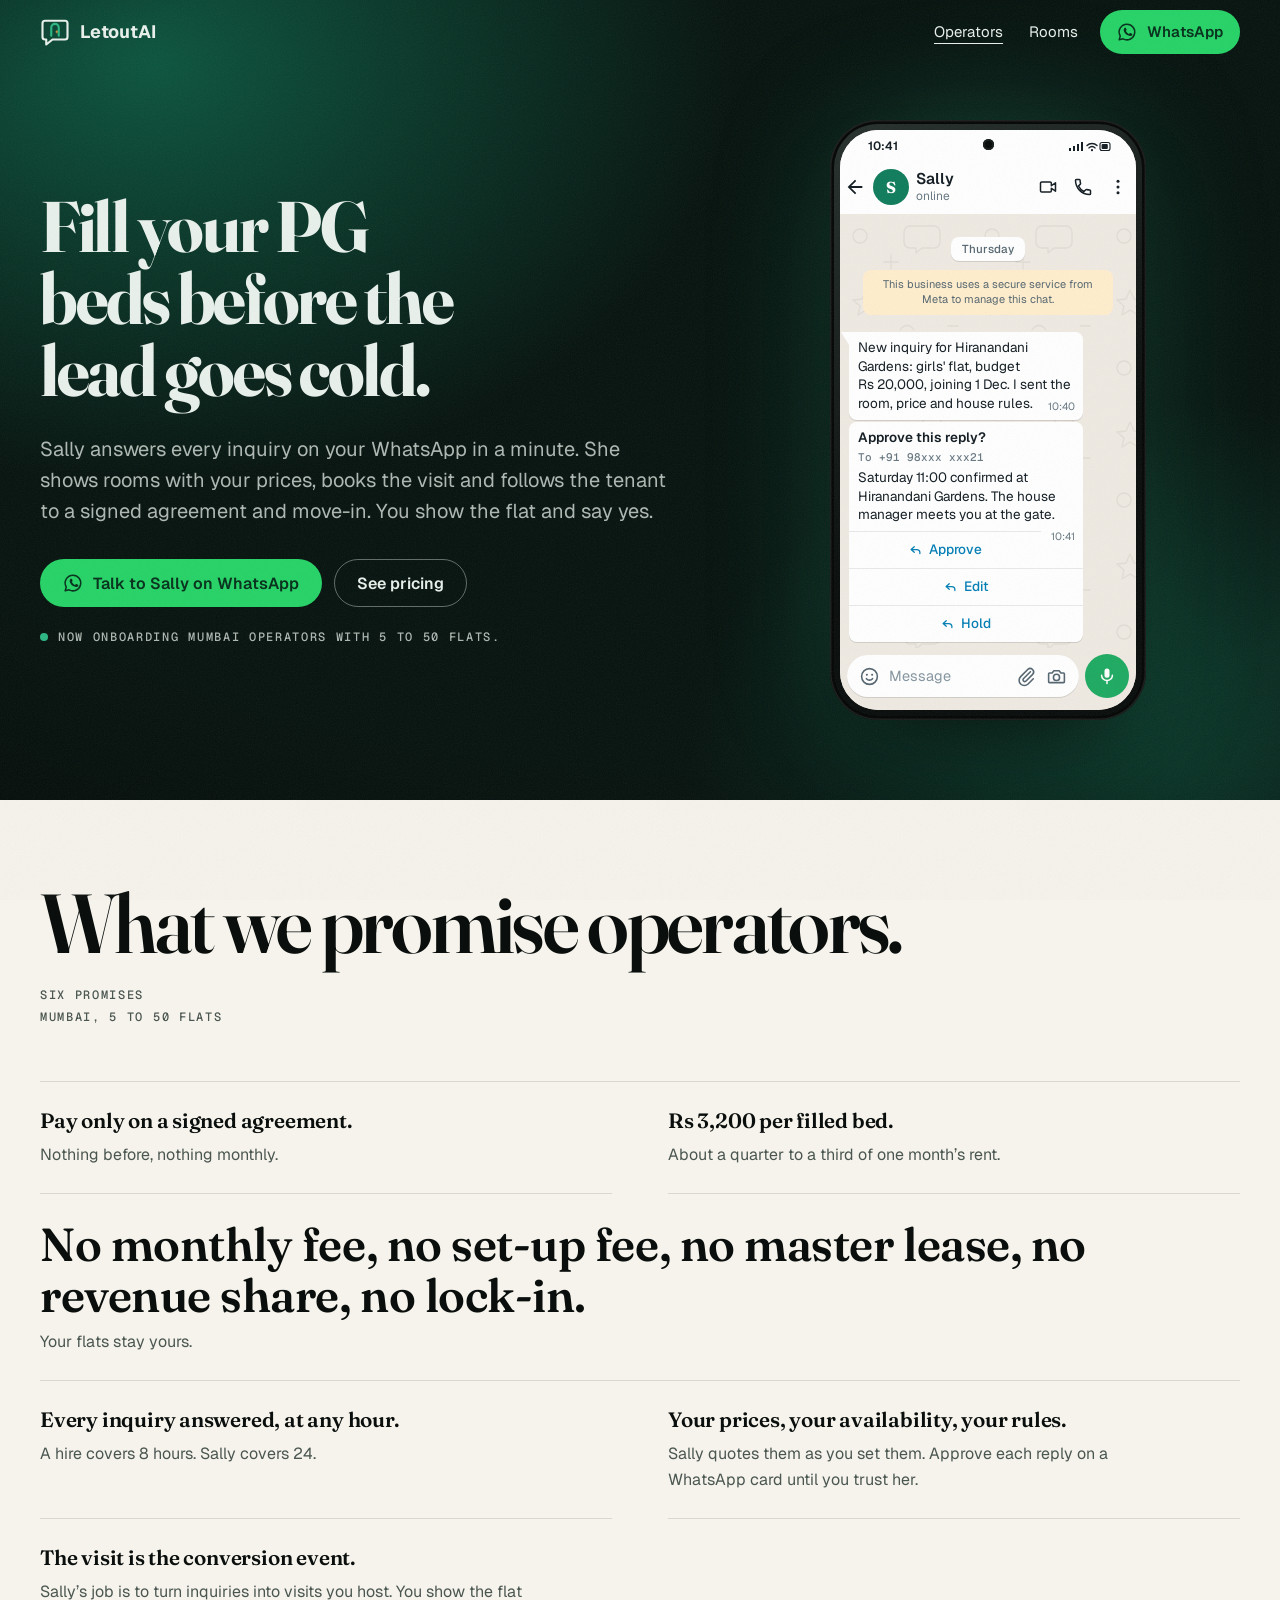
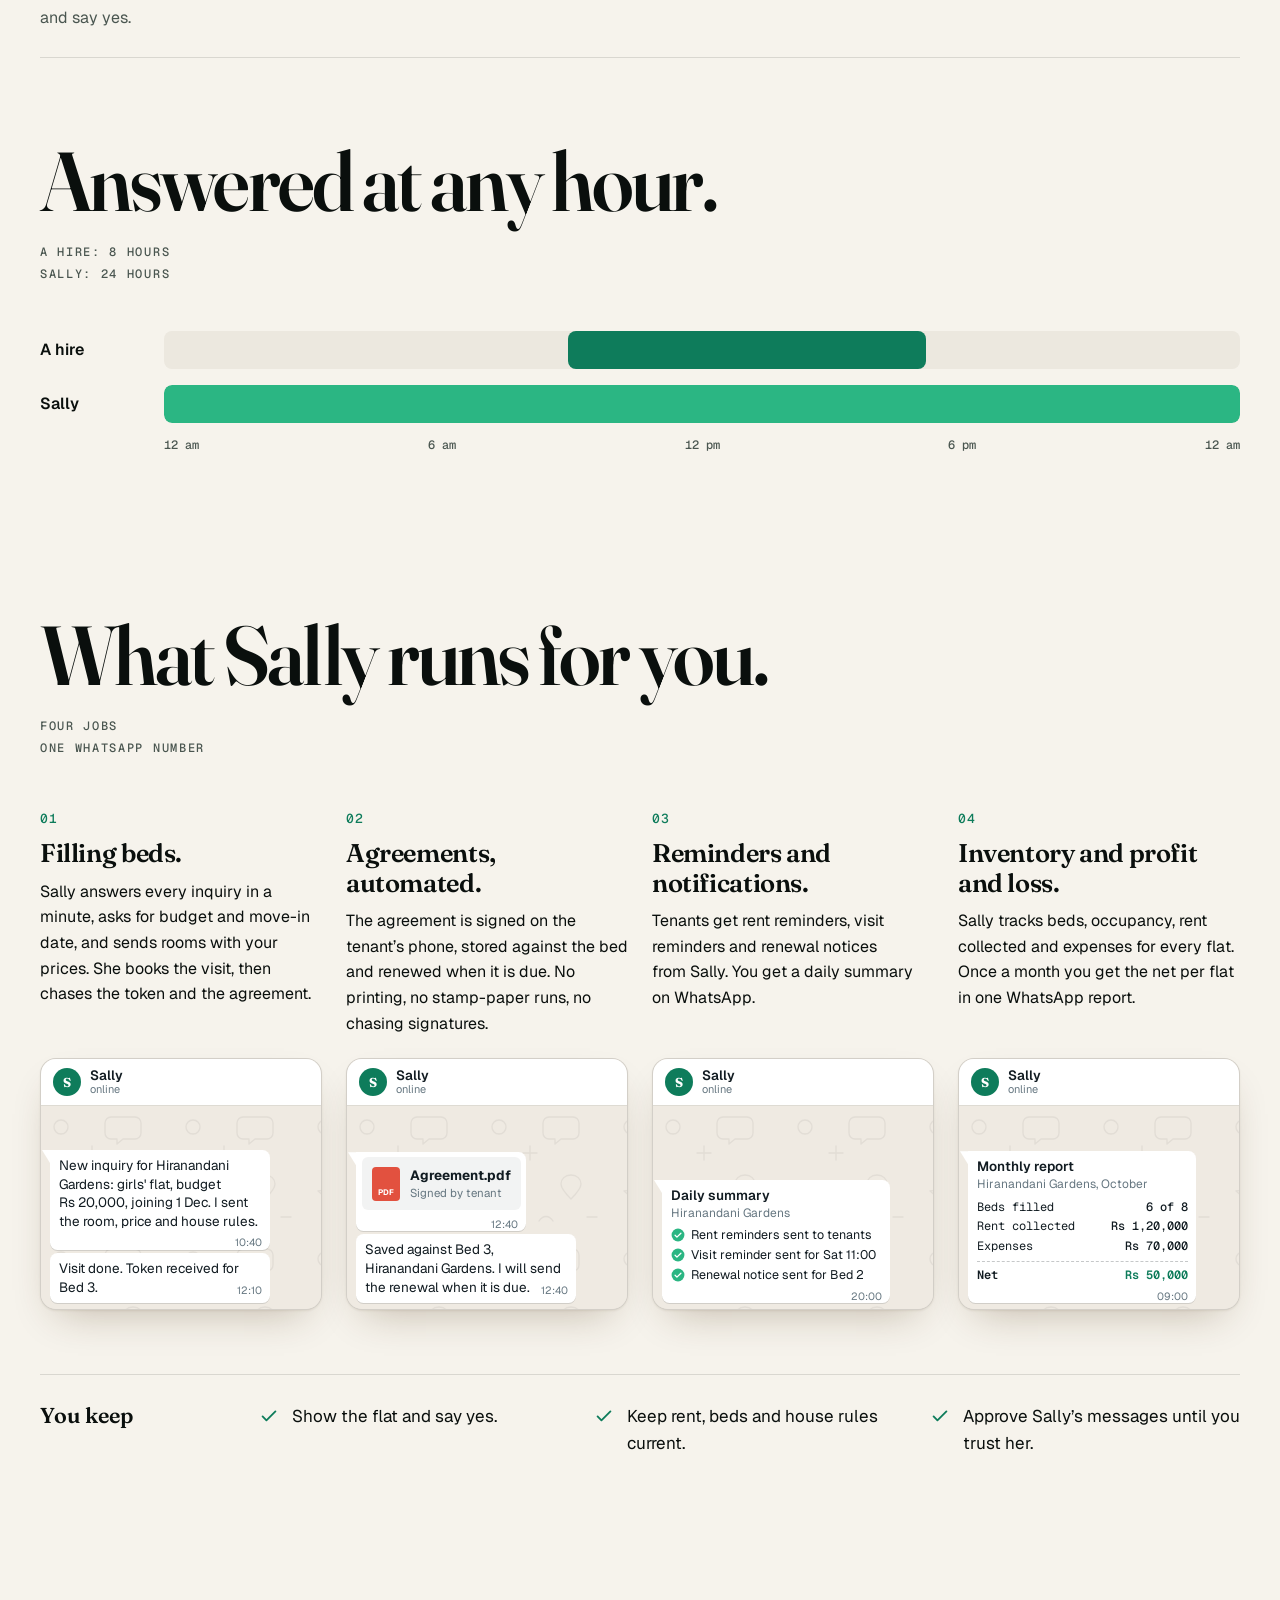
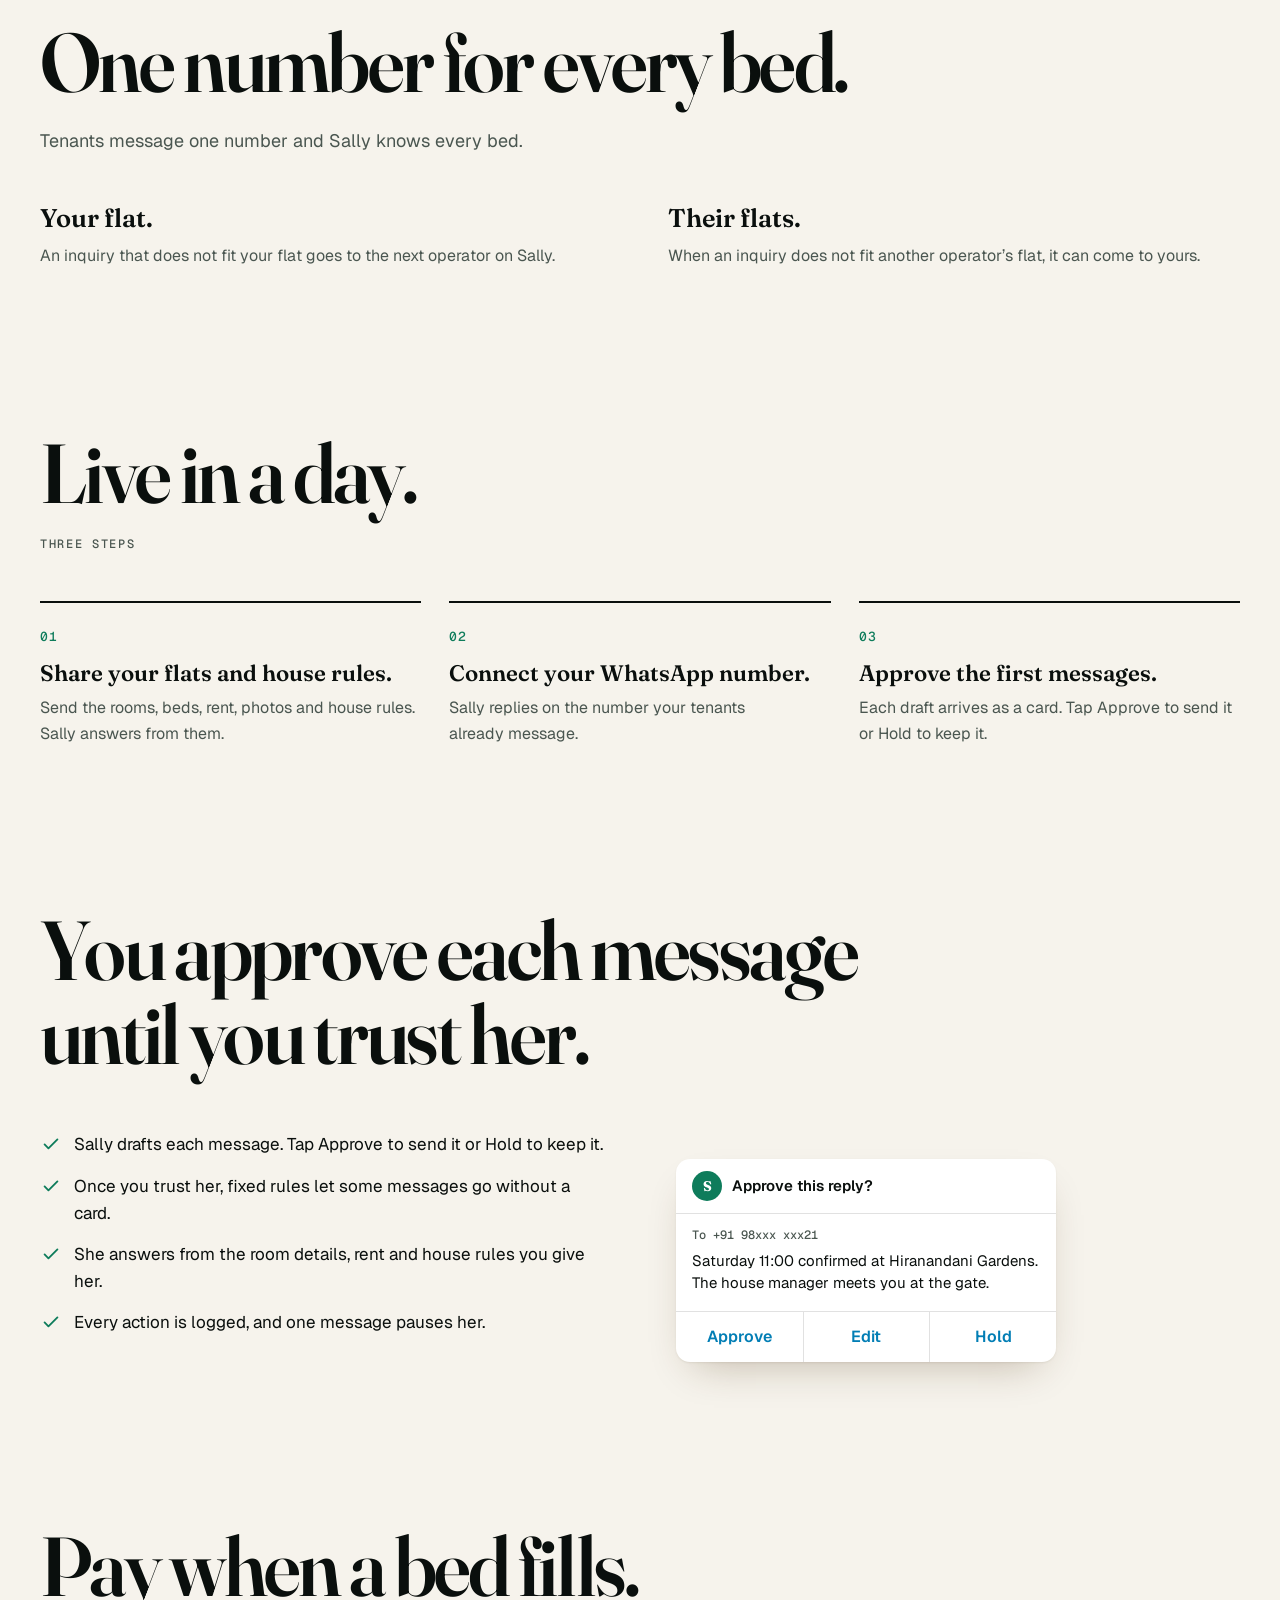
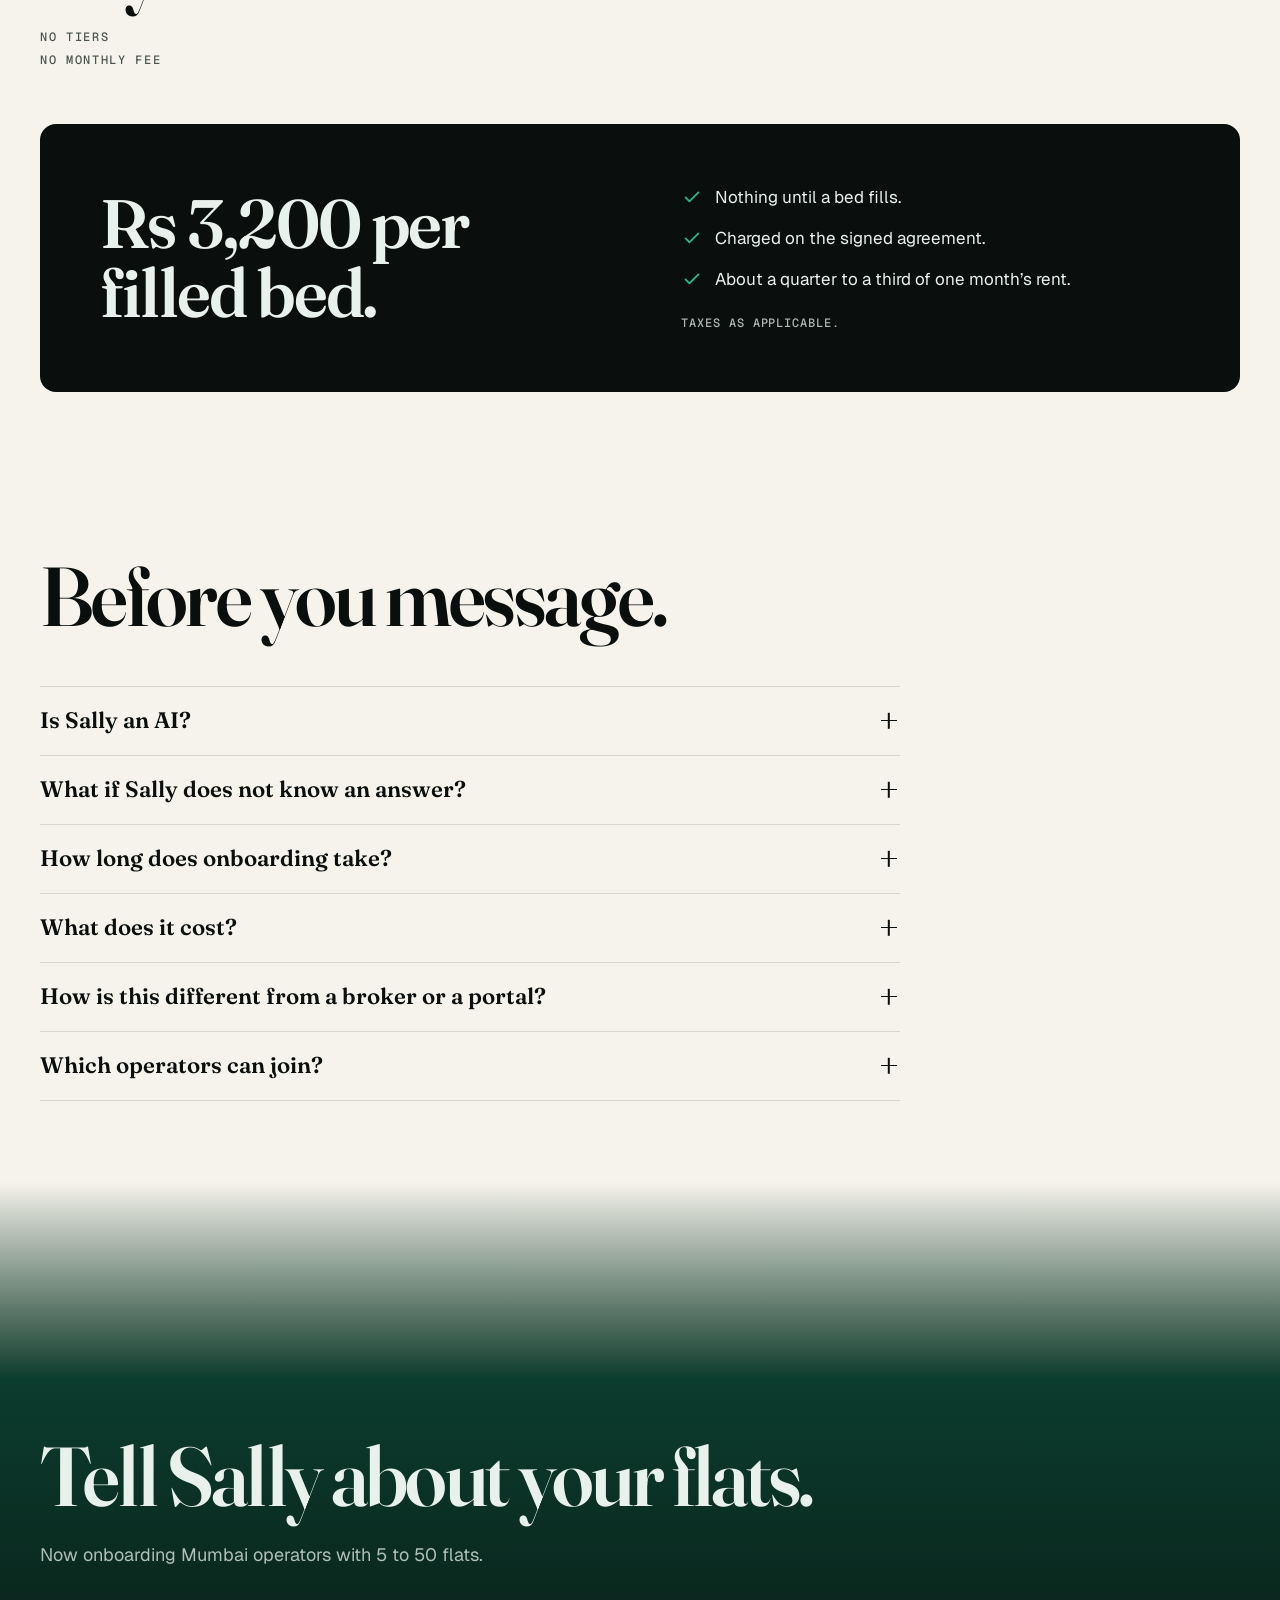
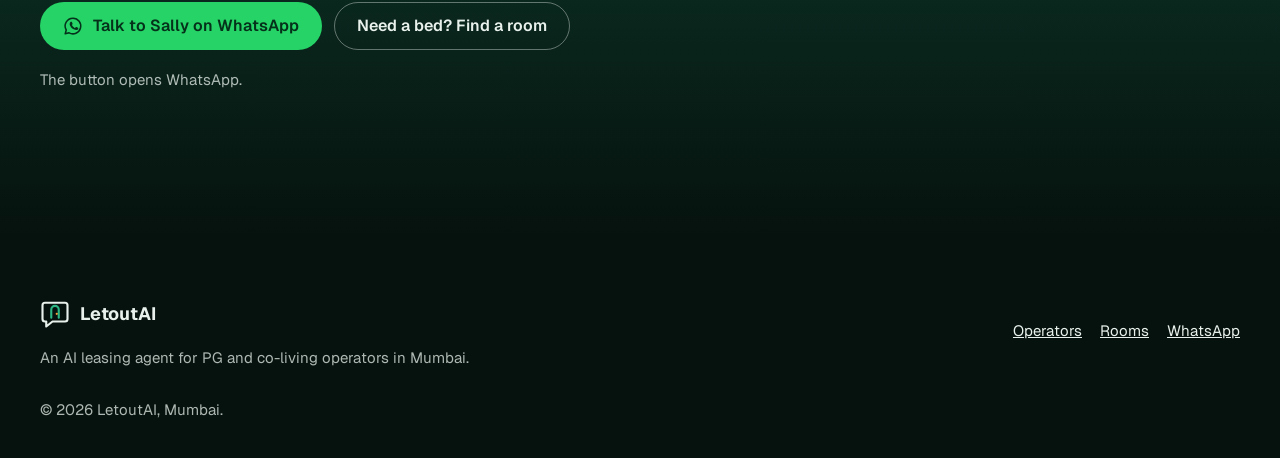
==== commit 16e926f0: "letoutai.com: two-sided site with Match Wire hero, operator benefits, research-backed promises Home," ====
--- a/operators/index.html
+++ b/operators/index.html
@@ -49,11 +49,11 @@
 </div>
 </section>
 <div class="paper on-paper">
-<section class="sec" aria-labelledby="h-prom">
+<section class="sec rule-end" aria-labelledby="h-prom">
 <div class="wrap">
 <h2 class="op rv" id="h-prom">What we promise operators.</h2>
-<div class="credits"><span class="cr">Seven promises</span><span class="cr">Mumbai, 5 to 50 flats</span></div>
-<ul class="prom"><li><b>Pay only on a signed agreement.</b><p>Nothing before, nothing monthly.</p></li><li><b>Rs 3,200 per filled bed.</b><p>About a quarter to a third of one month&rsquo;s rent.</p></li><li class="big"><b>No master lease, no revenue share, no lock-in.</b><p>Your flats stay yours.</p></li><li><b>Every inquiry answered, at any hour.</b><p>A hire covers 8 hours. Sally covers 24.</p></li><li><b>Your prices, your availability, your rules.</b><p>Sally quotes them as you set them. Approve each reply on a WhatsApp card until you trust her.</p></li><li><b>One charge per signed agreement.</b><p>The Rs 25 eSign is inside the Rs 3,200.</p></li><li><b>The visit is the conversion event.</b><p>Sally&rsquo;s job is to turn inquiries into visits you host. You show the flat and say yes.</p></li></ul>
+<div class="credits"><span class="cr">Six promises</span><span class="cr">Mumbai, 5 to 50 flats</span></div>
+<ul class="prom"><li><b>Pay only on a signed agreement.</b><p>Nothing before, nothing monthly.</p></li><li><b>Rs 3,200 per filled bed.</b><p>About a quarter to a third of one month&rsquo;s rent.</p></li><li class="big"><b>No monthly fee, no set-up fee, no master lease, no revenue share, no lock-in.</b><p>Your flats stay yours.</p></li><li><b>Every inquiry answered, at any hour.</b><p>A hire covers 8 hours. Sally covers 24.</p></li><li><b>Your prices, your availability, your rules.</b><p>Sally quotes them as you set them. Approve each reply on a WhatsApp card until you trust her.</p></li><li class="wide"><b>The visit is the conversion event.</b><p>Sally&rsquo;s job is to turn inquiries into visits you host. You show the flat and say yes.</p></li></ul>
 </div>
 </section>
 <section class="sec" aria-labelledby="h-cov">
@@ -69,9 +69,10 @@
 </section>
 <section class="sec" aria-labelledby="h-hk">
 <div class="wrap">
-<h2 class="op rv" id="h-hk">What Sally handles and what you keep.</h2>
-
-<div class="split"><div><h3>Sally handles</h3><ul class="ticks"><li><svg viewBox="0 0 24 24" aria-hidden="true"><path d="m5 12.5 4.2 4.2L19 7" fill="none" stroke="currentColor" stroke-width="2" stroke-linecap="round" stroke-linejoin="round"/></svg><span>Replies to each inquiry in a minute, at any hour.</span></li><li><svg viewBox="0 0 24 24" aria-hidden="true"><path d="m5 12.5 4.2 4.2L19 7" fill="none" stroke="currentColor" stroke-width="2" stroke-linecap="round" stroke-linejoin="round"/></svg><span>Asks for budget, area and move-in date.</span></li><li><svg viewBox="0 0 24 24" aria-hidden="true"><path d="m5 12.5 4.2 4.2L19 7" fill="none" stroke="currentColor" stroke-width="2" stroke-linecap="round" stroke-linejoin="round"/></svg><span>Sends room options with prices in the first reply.</span></li><li><svg viewBox="0 0 24 24" aria-hidden="true"><path d="m5 12.5 4.2 4.2L19 7" fill="none" stroke="currentColor" stroke-width="2" stroke-linecap="round" stroke-linejoin="round"/></svg><span>Books the visit and sends the reminder and directions.</span></li><li><svg viewBox="0 0 24 24" aria-hidden="true"><path d="m5 12.5 4.2 4.2L19 7" fill="none" stroke="currentColor" stroke-width="2" stroke-linecap="round" stroke-linejoin="round"/></svg><span>Follows the tenant through token, agreement and move-in.</span></li><li><svg viewBox="0 0 24 24" aria-hidden="true"><path d="m5 12.5 4.2 4.2L19 7" fill="none" stroke="currentColor" stroke-width="2" stroke-linecap="round" stroke-linejoin="round"/></svg><span>Sends rent reminders and starts renewal.</span></li></ul></div><div><h3>You keep</h3><ul class="ticks"><li><svg viewBox="0 0 24 24" aria-hidden="true"><path d="m5 12.5 4.2 4.2L19 7" fill="none" stroke="currentColor" stroke-width="2" stroke-linecap="round" stroke-linejoin="round"/></svg><span>Show the flat and say yes.</span></li><li><svg viewBox="0 0 24 24" aria-hidden="true"><path d="m5 12.5 4.2 4.2L19 7" fill="none" stroke="currentColor" stroke-width="2" stroke-linecap="round" stroke-linejoin="round"/></svg><span>Keep rent, beds and house rules current.</span></li><li><svg viewBox="0 0 24 24" aria-hidden="true"><path d="m5 12.5 4.2 4.2L19 7" fill="none" stroke="currentColor" stroke-width="2" stroke-linecap="round" stroke-linejoin="round"/></svg><span>Approve Sally&rsquo;s messages until you trust her.</span></li></ul></div></div>
+<h2 class="op rv" id="h-hk">What Sally runs for you.</h2>
+<div class="credits"><span class="cr">Four jobs</span><span class="cr">One WhatsApp number</span></div>
+<div class="runs"><div class="run"><span class="n">01</span><h3>Filling beds.</h3><p>Sally answers every inquiry in a minute, asks for budget and move-in date, and sends rooms with your prices. She books the visit, then chases the token and the agreement.</p><div class="xw" aria-hidden="true"><div class="xh"><span class="wa-av">S</span><span><b>Sally</b><small>online</small></span></div><div class="wa-bd" data-th="ops" data-x="0,1"><div class="wa-th"></div></div></div></div><div class="run"><span class="n">02</span><h3>Agreements, automated.</h3><p>The agreement is signed on the tenant&rsquo;s phone, stored against the bed and renewed when it is due. No printing, no stamp-paper runs, no chasing signatures.</p><div class="xw" aria-hidden="true"><div class="xh"><span class="wa-av">S</span><span><b>Sally</b><small>online</small></span></div><div class="wa-bd" data-th="ops" data-x="2,3"><div class="wa-th"></div></div></div></div><div class="run"><span class="n">03</span><h3>Reminders and notifications.</h3><p>Tenants get rent reminders, visit reminders and renewal notices from Sally. You get a daily summary on WhatsApp.</p><div class="xw" aria-hidden="true"><div class="xh"><span class="wa-av">S</span><span><b>Sally</b><small>online</small></span></div><div class="wa-bd" data-th="ops" data-x="4"><div class="wa-th"></div></div></div></div><div class="run"><span class="n">04</span><h3>Inventory and profit and loss.</h3><p>Sally tracks beds, occupancy, rent collected and expenses for every flat. Once a month you get the net per flat in one WhatsApp report.</p><div class="xw" aria-hidden="true"><div class="xh"><span class="wa-av">S</span><span><b>Sally</b><small>online</small></span></div><div class="wa-bd" data-th="ops" data-x="5"><div class="wa-th"></div></div></div></div></div>
+<div class="keep"><h3>You keep</h3><ul class="ticks"><li><svg viewBox="0 0 24 24" aria-hidden="true"><path d="m5 12.5 4.2 4.2L19 7" fill="none" stroke="currentColor" stroke-width="2" stroke-linecap="round" stroke-linejoin="round"/></svg><span>Show the flat and say yes.</span></li><li><svg viewBox="0 0 24 24" aria-hidden="true"><path d="m5 12.5 4.2 4.2L19 7" fill="none" stroke="currentColor" stroke-width="2" stroke-linecap="round" stroke-linejoin="round"/></svg><span>Keep rent, beds and house rules current.</span></li><li><svg viewBox="0 0 24 24" aria-hidden="true"><path d="m5 12.5 4.2 4.2L19 7" fill="none" stroke="currentColor" stroke-width="2" stroke-linecap="round" stroke-linejoin="round"/></svg><span>Approve Sally&rsquo;s messages until you trust her.</span></li></ul></div>
 </div>
 </section>
 <section class="sec" aria-labelledby="h-net">
@@ -109,7 +110,7 @@
 <div class="credits"><span class="cr">No tiers</span><span class="cr">No monthly fee</span></div>
 <div class="price">
 <p class="big">Rs 3,200 per filled bed.</p>
-<div><ul class="ticks"><li><svg viewBox="0 0 24 24" aria-hidden="true"><path d="m5 12.5 4.2 4.2L19 7" fill="none" stroke="currentColor" stroke-width="2" stroke-linecap="round" stroke-linejoin="round"/></svg><span>Nothing until a bed fills.</span></li><li><svg viewBox="0 0 24 24" aria-hidden="true"><path d="m5 12.5 4.2 4.2L19 7" fill="none" stroke="currentColor" stroke-width="2" stroke-linecap="round" stroke-linejoin="round"/></svg><span>Charged on the signed agreement.</span></li><li><svg viewBox="0 0 24 24" aria-hidden="true"><path d="m5 12.5 4.2 4.2L19 7" fill="none" stroke="currentColor" stroke-width="2" stroke-linecap="round" stroke-linejoin="round"/></svg><span>About a quarter to a third of one month&rsquo;s rent.</span></li><li><svg viewBox="0 0 24 24" aria-hidden="true"><path d="m5 12.5 4.2 4.2L19 7" fill="none" stroke="currentColor" stroke-width="2" stroke-linecap="round" stroke-linejoin="round"/></svg><span>One charge per signed agreement. The Rs 25 eSign is inside it.</span></li></ul>
+<div><ul class="ticks"><li><svg viewBox="0 0 24 24" aria-hidden="true"><path d="m5 12.5 4.2 4.2L19 7" fill="none" stroke="currentColor" stroke-width="2" stroke-linecap="round" stroke-linejoin="round"/></svg><span>Nothing until a bed fills.</span></li><li><svg viewBox="0 0 24 24" aria-hidden="true"><path d="m5 12.5 4.2 4.2L19 7" fill="none" stroke="currentColor" stroke-width="2" stroke-linecap="round" stroke-linejoin="round"/></svg><span>Charged on the signed agreement.</span></li><li><svg viewBox="0 0 24 24" aria-hidden="true"><path d="m5 12.5 4.2 4.2L19 7" fill="none" stroke="currentColor" stroke-width="2" stroke-linecap="round" stroke-linejoin="round"/></svg><span>About a quarter to a third of one month&rsquo;s rent.</span></li></ul>
 <p class="fine">Taxes as applicable.</p></div>
 </div>
 </div>
--- a/assets/style.css
+++ b/assets/style.css
@@ -179,7 +179,7 @@
 .op{margin:0;font:600 clamp(2.4rem,.9rem + 5.4vw,5.5rem)/1 var(--fd);letter-spacing:-.032em;font-variation-settings:"opsz" 144;text-wrap:balance}
 .credits{display:flex;flex-direction:column;gap:6px;margin:22px 0 0}
 .on-paper .cr{color:var(--muted)}
-.sec{position:relative;z-index:2;padding:clamp(88px,14vh,160px) 0}
+.sec{position:relative;z-index:2;padding:clamp(64px,9vh,104px) 0}
 .sub{max-width:34em;margin:24px 0 0;font-size:1.125rem;color:var(--muted-d)}
 .on-paper .sub{color:var(--muted)}
 
@@ -444,3 +444,36 @@
 .steps[hidden]{display:none}
 /* the lanes carry the match while motion is allowed; the static foreground chips would sit on the lane chips */
 @media (prefers-reduced-motion:no-preference){.js .fg{display:none}}
+
+/* the report bubble: a WhatsApp business message with a monospace ledger */
+.m.rp{min-width:min(228px,92%);max-width:92%}
+.rep-h{display:block;font-weight:600}
+.rep-s{display:block;margin-bottom:6px;color:#667781;font-size:12px}
+.rep{display:grid;gap:3px;font:400 12px/1.4 var(--fm);font-variant-numeric:tabular-nums}
+.rep>span{display:flex;justify-content:space-between;gap:12px}
+.rep b{font-weight:500;white-space:nowrap}
+.rep.tab>span:last-child{margin-top:3px;padding-top:5px;border-top:1px dashed rgba(17,27,33,.24);font-weight:600}
+.rep.tab>span:last-child b{font-weight:600;color:#0E7C5B}
+.rep .one{justify-content:flex-start;gap:6px;font:400 12.5px/1.35 var(--fs)}
+.rep .one svg{width:14px;height:14px;flex:none;margin-top:1px;color:#0E7C5B}
+/* what Sally runs: four cropped chats, the operator's side of the product */
+.runs{display:grid;gap:48px 24px;margin-top:56px}
+.run{display:flex;flex-direction:column;min-width:0}
+.run .n{color:var(--green-600);font:500 .8125rem/1 var(--fm);letter-spacing:.08em}
+.run h3{margin:14px 0 10px;font:600 clamp(1.35rem,1.1rem + .9vw,1.6rem)/1.15 var(--fd);letter-spacing:-.015em}
+.run p{max-width:34em;margin:0 0 22px;font-size:1rem}
+.xw{display:flex;flex-direction:column;height:252px;margin-top:auto;overflow:hidden;border:1px solid var(--line);border-radius:16px;background:#EFEAE2;box-shadow:var(--sh);color:#111B21}
+.xh{position:relative;z-index:1;display:flex;flex:none;align-items:center;gap:9px;height:46px;padding:0 12px;background:#fff;box-shadow:0 1px 0 rgba(11,20,26,.07)}
+.xh .wa-av{width:28px;height:28px;font-size:13px}
+.xh b{display:block;font:600 13.5px/1.15 var(--fs)}
+.xh small{display:block;color:#667781;font:400 11px/1.25 var(--fs)}
+.keep{display:grid;gap:18px;margin-top:64px;padding-top:28px;border-top:1px solid var(--line)}
+.keep h3{margin:0;font:600 1.35rem/1.2 var(--fd)}
+@media (min-width:720px){.runs{grid-template-columns:repeat(2,minmax(0,1fr))}}
+@media (min-width:960px){.keep{grid-template-columns:200px minmax(0,1fr);align-items:start}.keep .ticks{grid-template-columns:repeat(3,minmax(0,1fr));gap:24px}}
+@media (min-width:1280px){.runs{grid-template-columns:repeat(4,minmax(0,1fr))}}
+html:not(.js) .xw{display:none}
+@media (max-width:719px){.xw{height:auto}.xw .wa-bd{padding-top:30px}}
+.prom li.wide{grid-column:1/-1}
+/* a section that closes on a full-width rule (the promise lists): the rule is its lower edge, so the next section's top padding is the only gap; two stacked 14vh paddings read as a hole */
+.sec.rule-end{padding-bottom:0}
